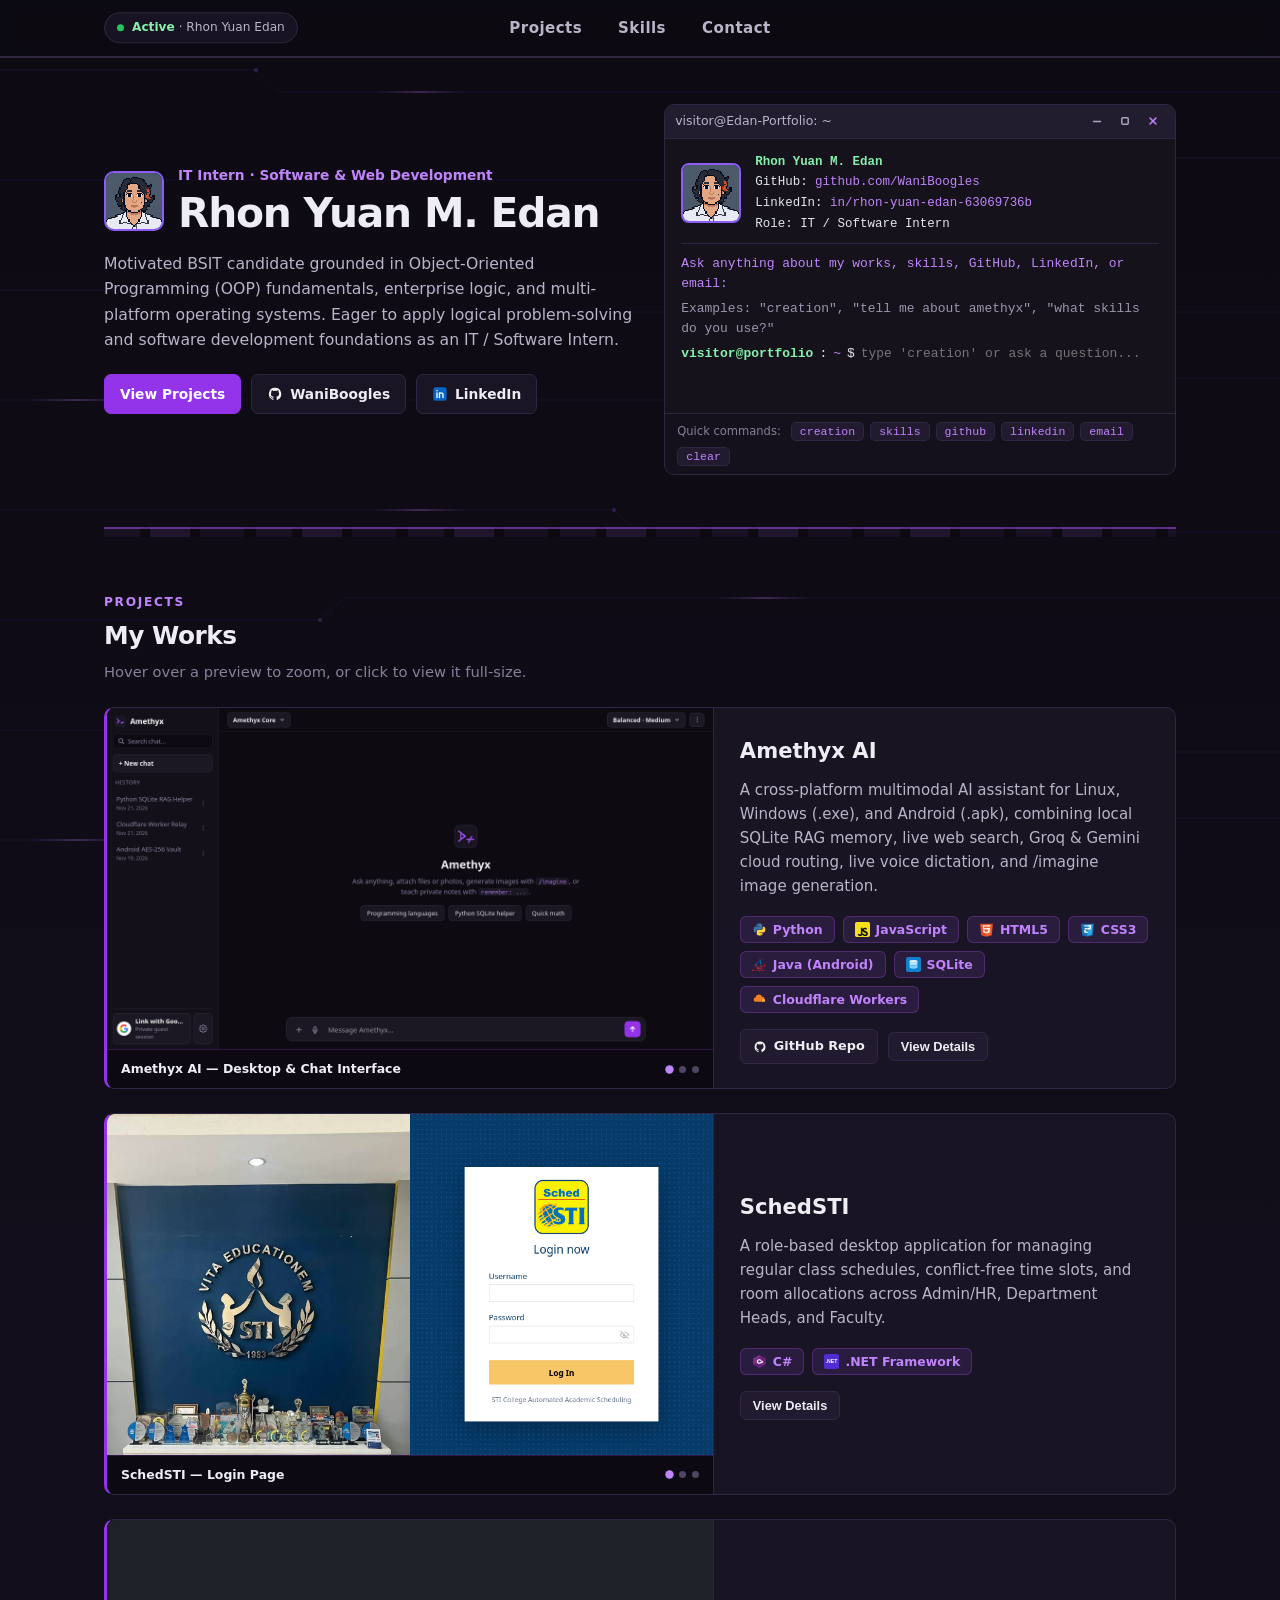
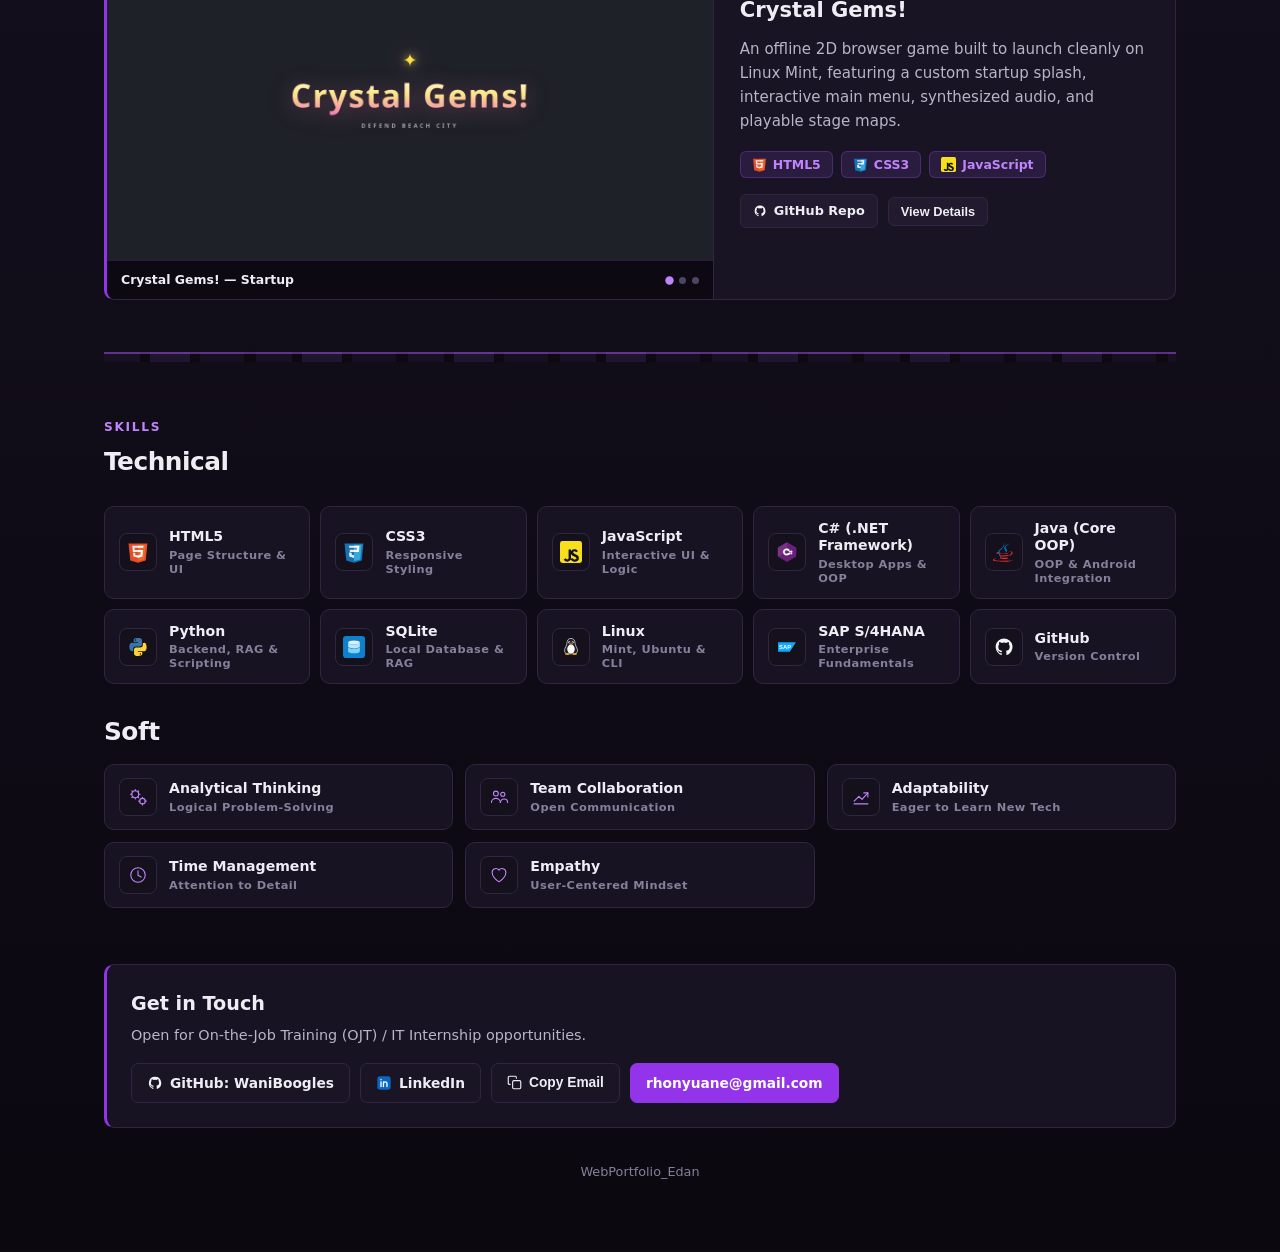
==== WebPortfolio_Edan.html @ 95a22aa0 "Initial portfolio release: Amethyx AI (updated UI), SchedSTI, Crystal Gems!, Android responsive & of" ====
<!DOCTYPE html>
<html lang="en">
<head>
  <meta charset="UTF-8">
  <meta name="viewport" content="width=device-width, initial-scale=1.0, viewport-fit=cover">
  <meta name="theme-color" content="#0d0a12">
  <title>WebPortfolio_Edan — Rhon Yuan M. Edan</title>
  <meta name="description" content="Portfolio of Rhon Yuan M. Edan — BSIT student &amp; IT/Software Intern showcasing Amethyx AI, SchedSTI, and Crystal Gems!.">
  <link rel="icon" type="image/jpeg" href="Pixel Portrait.jpeg">
  <link rel="apple-touch-icon" href="Pixel Portrait.jpeg">
  <meta property="og:title" content="Rhon Yuan M. Edan — IT &amp; Software Portfolio">
  <meta property="og:description" content="Cross-platform software, AI systems, and web projects including Amethyx AI, SchedSTI, and Crystal Gems!.">
  <meta property="og:type" content="website">
  <meta property="og:image" content="Pixel Portrait.jpeg">
  <meta name="twitter:card" content="summary">
  <meta name="twitter:title" content="Rhon Yuan M. Edan — IT &amp; Software Portfolio">
  <meta name="twitter:description" content="Cross-platform software, AI systems, and web projects including Amethyx AI, SchedSTI, and Crystal Gems!.">
  <meta name="twitter:image" content="Pixel Portrait.jpeg">
  <link rel="stylesheet" href="WebPortfolio_Edan.css">
</head>
<body>
  <!-- Subtle Organized IT Trace Lines Background (steps smoothly every 3s) -->
  <canvas id="itLinesCanvas" class="it-lines-canvas" aria-hidden="true"></canvas>

  <!-- Clean Organized IT Terminal-Lines Load Transition -->
  <div class="intro-curtain" aria-hidden="true">
    <div class="intro-terminal-lines">
      <div class="intro-code-line">&gt; init WebPortfolio_Edan ...</div>
      <div class="intro-code-line">&gt; load module: /projects [Amethyx AI, SchedSTI, Crystal Gems!]</div>
      <div class="intro-code-line">&gt; load module: /toolkit [HTML5, CSS3, JS, C#, Java, Python, SQLite, Linux]</div>
      <div class="intro-code-line">&gt; status: ready</div>
    </div>
  </div>

  <!-- Centered Navigation with Top-Left Active Status -->
  <header class="site-header no-select">
    <nav class="nav-inner" aria-label="Primary navigation">
      <a href="#contact" class="nav-status" title="Rhon Yuan M. Edan — Active &amp; Open for OJT / IT Internship">
        <span class="status-dot" aria-hidden="true"></span>
        <span><strong>Active</strong> · Rhon Yuan Edan</span>
      </a>
      <ul class="nav-links">
        <li><a href="#projects">Projects</a></li>
        <li><a href="#skills">Skills</a></li>
        <li><a href="#contact">Contact</a></li>
      </ul>
    </nav>
  </header>

  <main class="page-shell page-fade" id="top">
    <!-- Hero & Interactive Portfolio Terminal -->
    <section class="hero-grid">
      <div class="no-select">
        <div class="hero-profile-row">
          <img src="Pixel Portrait.jpeg" alt="Yuan Edan pixel portrait" class="pixel-avatar">
          <div>
            <div class="hero-role">IT Intern · Software &amp; Web Development</div>
            <h1 class="hero-name">Rhon Yuan M. Edan</h1>
          </div>
        </div>
        <p class="hero-bio">
          Motivated BSIT candidate grounded in Object-Oriented Programming (OOP) fundamentals,
          enterprise logic, and multi-platform operating systems. Eager to apply logical
          problem-solving and software development foundations as an IT / Software Intern.
        </p>
        <div class="hero-actions">
          <a href="#projects" class="btn-ui primary">View Projects</a>
          <a href="https://github.com/WaniBoogles" target="_blank" rel="noopener noreferrer" class="btn-ui">
            <img src="assets/icons/github.svg" alt="" class="btn-icon">
            <span>WaniBoogles</span>
          </a>
          <a href="https://www.linkedin.com/in/rhon-yuan-edan-63069736b" target="_blank" rel="noopener noreferrer" class="btn-ui">
            <img src="assets/icons/linkedin.svg" alt="" class="btn-icon">
            <span>LinkedIn</span>
          </a>
        </div>
      </div>

      <!-- Interactive Portfolio Terminal Slot -->
      <div class="terminal-slot">
        <div class="terminal-backdrop" id="termBackdrop"></div>
        <div class="terminal-glitch-fx" id="termGlitchFx" aria-hidden="true">
          <div class="glitch-slice"></div>
          <div class="glitch-slice"></div>
          <div class="glitch-slice"></div>
          <div class="glitch-slice"></div>
          <div class="glitch-slice"></div>
          <div class="glitch-slice"></div>
          <div class="glitch-slice"></div>
          <div class="glitch-slice"></div>
        </div>

        <div class="terminal-window" id="termWindow" aria-label="Interactive portfolio terminal">
          <div class="terminal-titlebar no-select">
            <span>visitor@Edan-Portfolio: ~</span>
            <div class="terminal-win-btns">
              <button type="button" class="t-win-btn" id="termMinBtn" title="Minimize" aria-label="Minimize terminal">
                <svg viewBox="0 0 10 10"><line x1="1.5" y1="5.5" x2="8.5" y2="5.5"/></svg>
              </button>
              <button type="button" class="t-win-btn" id="termMaxBtn" title="Maximize" aria-label="Maximize terminal">
                <svg viewBox="0 0 10 10"><rect x="1.8" y="1.8" width="6.4" height="6.4" rx="1"/></svg>
              </button>
              <button type="button" class="t-win-btn close" id="termCloseBtn" title="Close" aria-label="Close terminal">
                <svg viewBox="0 0 10 10"><line x1="2" y1="2" x2="8" y2="8"/><line x1="8" y1="2" x2="2" y2="8"/></svg>
              </button>
            </div>
          </div>

          <div class="terminal-screen" id="termScreen">
            <div class="term-neofetch no-select">
              <img src="Pixel Portrait.jpeg" alt="Pixel profile portrait" class="term-portrait">
              <div class="term-meta">
                <strong>Rhon Yuan M. Edan</strong>
                <span>GitHub: <a href="https://github.com/WaniBoogles" target="_blank" rel="noopener noreferrer">github.com/WaniBoogles</a></span>
                <span>LinkedIn: <a href="https://www.linkedin.com/in/rhon-yuan-edan-63069736b" target="_blank" rel="noopener noreferrer">in/rhon-yuan-edan-63069736b</a></span>
                <span>Role: IT / Software Intern</span>
              </div>
            </div>
            <div class="term-line accent">Ask anything about my works, skills, GitHub, LinkedIn, or email:</div>
            <div class="term-line muted">Examples: "creation", "tell me about amethyx", "what skills do you use?"</div>
            <div id="termHistory"></div>
            <form class="term-input-row" id="termForm" autocomplete="off">
              <span class="term-prompt-label">visitor@portfolio</span><span>:</span><span class="term-path">~</span><span>$</span>
              <input
                type="text"
                class="term-input"
                id="termInput"
                aria-label="Terminal command input"
                placeholder="type 'creation' or ask a question..."
                spellcheck="false"
              >
            </form>
          </div>

          <div class="terminal-hints no-select">
            <span class="hint-label">Quick commands:</span>
            <button type="button" class="hint-cmd" data-cmd="creation">creation</button>
            <button type="button" class="hint-cmd" data-cmd="skills">skills</button>
            <button type="button" class="hint-cmd" data-cmd="github">github</button>
            <button type="button" class="hint-cmd" data-cmd="linkedin">linkedin</button>
            <button type="button" class="hint-cmd" data-cmd="email">email</button>
            <button type="button" class="hint-cmd" data-cmd="clear">clear</button>
          </div>
        </div>

        <!-- Terminal Launcher shown when closed -->
        <button type="button" class="terminal-launcher no-select" id="termLauncher" aria-label="Open Edan Terminal">
          <div class="terminal-app-icon" aria-hidden="true">&gt;<span>_</span></div>
          <div class="terminal-launcher-title">Edan Terminal</div>
        </button>
      </div>
    </section>

    <div class="kindergarten-ledge" aria-hidden="true"></div>

    <!-- Projects Section (Horizontal Rows: Slideshow Left, Info Right) -->
    <section class="section-block no-select" id="projects">
      <div class="section-head">
        <div class="section-label">Projects</div>
        <h2 class="section-title">My Works</h2>
        <p class="section-sub">Hover over a preview to zoom, or click to view it full-size.</p>
      </div>

      <div class="projects-stack">
        <!-- Project 1: Amethyx AI -->
        <article class="project-row-card">
          <div class="slideshow-window" data-interval="4000" aria-label="Amethyx AI screenshots slideshow">
            <div class="slide-track">
              <div class="slide-item active" data-caption="Amethyx AI — Desktop &amp; Chat Interface">
                <img src="assets/amethyx-desktop.png" alt="Amethyx AI Desktop and Chat Interface">
              </div>
              <div class="slide-item" data-caption="Amethyx AI — Multimodal &amp; /imagine">
                <img src="assets/amethyx-multimodal.png" alt="Amethyx AI Multimodal and /imagine generation">
              </div>
              <div class="slide-item" data-caption="Amethyx AI — Android App &amp; Server Relay">
                <img src="assets/amethyx-android.png" alt="Amethyx AI Android App and Cloudflare Worker Relay">
              </div>
            </div>
            <div class="slide-bar">
              <span class="slide-caption">Amethyx AI — Desktop &amp; Chat Interface</span>
              <div class="slide-dots" role="tablist" aria-label="Amethyx AI slides">
                <button type="button" class="slide-dot active" aria-label="Slide 1"></button>
                <button type="button" class="slide-dot" aria-label="Slide 2"></button>
                <button type="button" class="slide-dot" aria-label="Slide 3"></button>
              </div>
            </div>
          </div>

          <div class="project-body">
            <h3 class="project-title">Amethyx AI</h3>
            <p class="project-desc">
              A cross-platform multimodal AI assistant for Linux, Windows (.exe), and Android (.apk),
              combining local SQLite RAG memory, live web search, Groq &amp; Gemini cloud routing,
              live voice dictation, and /imagine image generation.
            </p>
            <div class="lang-row">
              <button type="button" class="lang-tag" data-info="python"><img src="assets/icons/python.svg" alt="">Python</button>
              <button type="button" class="lang-tag" data-info="javascript"><img src="assets/icons/javascript.svg" alt="">JavaScript</button>
              <button type="button" class="lang-tag" data-info="html5"><img src="assets/icons/html5.svg" alt="">HTML5</button>
              <button type="button" class="lang-tag" data-info="css3"><img src="assets/icons/css3.svg" alt="">CSS3</button>
              <button type="button" class="lang-tag" data-info="java-android"><img src="assets/icons/java.svg" alt="">Java (Android)</button>
              <button type="button" class="lang-tag" data-info="sqlite"><img src="assets/icons/sqlite.svg" alt="">SQLite</button>
              <button type="button" class="lang-tag" data-info="cloudflare"><img src="assets/icons/cloudflare.svg" alt="">Cloudflare Workers</button>
            </div>
            <div class="project-links">
              <a href="https://github.com/WaniBoogles/AmethyxAI" target="_blank" rel="noopener noreferrer" class="project-link-btn">
                <img src="assets/icons/github.svg" alt="">
                <span>GitHub Repo</span>
              </a>
              <button type="button" class="project-link-btn" data-project-details="amethyx">
                <span>View Details</span>
              </button>
            </div>
          </div>
        </article>

        <!-- Project 2: SchedSTI -->
        <article class="project-row-card">
          <div class="slideshow-window" data-interval="4000" aria-label="SchedSTI screenshots slideshow">
            <div class="slide-track">
              <div class="slide-item active" data-caption="SchedSTI — Login Page">
                <img src="assets/schedsti-login.png" alt="SchedSTI Login Page">
              </div>
              <div class="slide-item" data-caption="SchedSTI — Regular Schedule">
                <img src="assets/schedsti-regular-schedule.png" alt="SchedSTI Regular Schedule view">
              </div>
              <div class="slide-item" data-caption="SchedSTI — Personal Schedule">
                <img src="assets/schedsti-personal-schedule.png" alt="SchedSTI Personal Schedule view with placeholders">
              </div>
            </div>
            <div class="slide-bar">
              <span class="slide-caption">SchedSTI — Login Page</span>
              <div class="slide-dots" role="tablist" aria-label="SchedSTI slides">
                <button type="button" class="slide-dot active" aria-label="Slide 1"></button>
                <button type="button" class="slide-dot" aria-label="Slide 2"></button>
                <button type="button" class="slide-dot" aria-label="Slide 3"></button>
              </div>
            </div>
          </div>

          <div class="project-body">
            <h3 class="project-title">SchedSTI</h3>
            <p class="project-desc">
              A role-based desktop application for managing regular class schedules, conflict-free
              time slots, and room allocations across Admin/HR, Department Heads, and Faculty.
            </p>
            <div class="lang-row">
              <button type="button" class="lang-tag" data-info="csharp"><img src="assets/icons/csharp.svg" alt="">C#</button>
              <button type="button" class="lang-tag" data-info="dotnet"><img src="assets/icons/dotnet.svg" alt="">.NET Framework</button>
            </div>
            <div class="project-links">
              <button type="button" class="project-link-btn" data-project-details="schedsti">
                <span>View Details</span>
              </button>
            </div>
          </div>
        </article>

        <!-- Project 3: Crystal Gems! -->
        <article class="project-row-card">
          <div class="slideshow-window" data-interval="4000" aria-label="Crystal Gems screenshots slideshow">
            <div class="slide-track">
              <div class="slide-item active" data-caption="Crystal Gems! — Startup">
                <img src="assets/crystal-startup.png" alt="Crystal Gems startup screen">
              </div>
              <div class="slide-item" data-caption="Crystal Gems! — Main Menu">
                <img src="assets/crystal-main-menu.png" alt="Crystal Gems main menu">
              </div>
              <div class="slide-item" data-caption="Crystal Gems! — Map">
                <img src="assets/crystal-map.png" alt="Crystal Gems stage map selection">
              </div>
            </div>
            <div class="slide-bar">
              <span class="slide-caption">Crystal Gems! — Startup</span>
              <div class="slide-dots" role="tablist" aria-label="Crystal Gems slides">
                <button type="button" class="slide-dot active" aria-label="Slide 1"></button>
                <button type="button" class="slide-dot" aria-label="Slide 2"></button>
                <button type="button" class="slide-dot" aria-label="Slide 3"></button>
              </div>
            </div>
          </div>

          <div class="project-body">
            <h3 class="project-title">Crystal Gems!</h3>
            <p class="project-desc">
              An offline 2D browser game built to launch cleanly on Linux Mint, featuring a custom
              startup splash, interactive main menu, synthesized audio, and playable stage maps.
            </p>
            <div class="lang-row">
              <button type="button" class="lang-tag" data-info="html5"><img src="assets/icons/html5.svg" alt="">HTML5</button>
              <button type="button" class="lang-tag" data-info="css3"><img src="assets/icons/css3.svg" alt="">CSS3</button>
              <button type="button" class="lang-tag" data-info="javascript"><img src="assets/icons/javascript.svg" alt="">JavaScript</button>
            </div>
            <div class="project-links">
              <a href="https://github.com/WaniBoogles/Crystal-Gems-Fan-made-game-" target="_blank" rel="noopener noreferrer" class="project-link-btn">
                <img src="assets/icons/github.svg" alt="">
                <span>GitHub Repo</span>
              </a>
              <button type="button" class="project-link-btn" data-project-details="crystal">
                <span>View Details</span>
              </button>
            </div>
          </div>
        </article>
      </div>
    </section>

    <div class="kindergarten-ledge" aria-hidden="true"></div>

    <!-- Skills Section (Separate Linings: Technical & Soft) -->
    <section class="section-block no-select" id="skills">
      <div class="section-head">
        <div class="section-label">Skills</div>
        <h2 class="section-title">Technical</h2>
      </div>

      <div class="skills-stack">
        <!-- Lining 1: Technical -->
        <div>
          <div class="toolkit-grid">
            <button type="button" class="toolkit-card" data-info="html5">
              <div class="toolkit-icon"><img src="assets/icons/html5.svg" alt="HTML5 logo"></div>
              <div class="toolkit-info">
                <span class="toolkit-name">HTML5</span>
                <span class="toolkit-basis">Page Structure &amp; UI</span>
              </div>
              <div class="skill-tooltip" role="tooltip">
                Semantic markup, accessible layouts, and interactive Canvas apps for web &amp; hybrid UIs.
                <span class="skill-tooltip-hint">Click for full overview</span>
              </div>
            </button>

            <button type="button" class="toolkit-card" data-info="css3">
              <div class="toolkit-icon"><img src="assets/icons/css3.svg" alt="CSS3 logo"></div>
              <div class="toolkit-info">
                <span class="toolkit-name">CSS3</span>
                <span class="toolkit-basis">Responsive Styling</span>
              </div>
              <div class="skill-tooltip" role="tooltip">
                Modern Flexbox/Grid layouts, custom themes, smooth micro-interactions, and clean mobile responsiveness.
                <span class="skill-tooltip-hint">Click for full overview</span>
              </div>
            </button>

            <button type="button" class="toolkit-card" data-info="javascript">
              <div class="toolkit-icon"><img src="assets/icons/javascript.svg" alt="JavaScript logo"></div>
              <div class="toolkit-info">
                <span class="toolkit-name">JavaScript</span>
                <span class="toolkit-basis">Interactive UI &amp; Logic</span>
              </div>
              <div class="skill-tooltip" role="tooltip">
                Client-side app logic, 2D Canvas &amp; Web Audio synthesis, async API integration, and serverless Worker relays.
                <span class="skill-tooltip-hint">Click for full overview</span>
              </div>
            </button>

            <button type="button" class="toolkit-card" data-info="csharp">
              <div class="toolkit-icon"><img src="assets/icons/csharp.svg" alt="C# logo"></div>
              <div class="toolkit-info">
                <span class="toolkit-name">C# (.NET Framework)</span>
                <span class="toolkit-basis">Desktop Apps &amp; OOP</span>
              </div>
              <div class="skill-tooltip" role="tooltip">
                Strongly-typed OOP desktop development for role-based workflows, scheduling logic, and cross-platform builds.
                <span class="skill-tooltip-hint">Click for full overview</span>
              </div>
            </button>

            <button type="button" class="toolkit-card" data-info="java">
              <div class="toolkit-icon"><img src="assets/icons/java.svg" alt="Java logo"></div>
              <div class="toolkit-info">
                <span class="toolkit-name">Java (Core OOP)</span>
                <span class="toolkit-basis">OOP &amp; Android Integration</span>
              </div>
              <div class="skill-tooltip" role="tooltip">
                Core object-oriented architecture, event-driven programming, UML design, and Android WebView/vault integration.
                <span class="skill-tooltip-hint">Click for full overview</span>
              </div>
            </button>

            <button type="button" class="toolkit-card" data-info="python">
              <div class="toolkit-icon"><img src="assets/icons/python.svg" alt="Python logo"></div>
              <div class="toolkit-info">
                <span class="toolkit-name">Python</span>
                <span class="toolkit-basis">Backend, RAG &amp; Scripting</span>
              </div>
              <div class="skill-tooltip" role="tooltip">
                Clean scripting, backend automation, local SQLite RAG pipelines, multimodal parsing, and API routing.
                <span class="skill-tooltip-hint">Click for full overview</span>
              </div>
            </button>

            <button type="button" class="toolkit-card" data-info="sqlite">
              <div class="toolkit-icon"><img src="assets/icons/sqlite.svg" alt="SQLite logo"></div>
              <div class="toolkit-info">
                <span class="toolkit-name">SQLite</span>
                <span class="toolkit-basis">Local Database &amp; RAG</span>
              </div>
              <div class="skill-tooltip" role="tooltip">
                Zero-config embedded SQL storage for local chat history, notes, and chunked RAG retrieval.
                <span class="skill-tooltip-hint">Click for full overview</span>
              </div>
            </button>

            <button type="button" class="toolkit-card" data-info="linux">
              <div class="toolkit-icon"><img src="assets/icons/linux.svg" alt="Linux logo"></div>
              <div class="toolkit-info">
                <span class="toolkit-name">Linux</span>
                <span class="toolkit-basis">Mint, Ubuntu &amp; CLI</span>
              </div>
              <div class="skill-tooltip" role="tooltip">
                Daily driver workflow on Linux Mint &amp; Ubuntu — Bash scripting, CLI tooling, and cross-platform app packaging.
                <span class="skill-tooltip-hint">Click for full overview</span>
              </div>
            </button>

            <button type="button" class="toolkit-card" data-info="sap">
              <div class="toolkit-icon"><img src="assets/icons/sap.svg" alt="SAP logo"></div>
              <div class="toolkit-info">
                <span class="toolkit-name">SAP S/4HANA</span>
                <span class="toolkit-basis">Enterprise Fundamentals</span>
              </div>
              <div class="skill-tooltip" role="tooltip">
                Foundational ERP process concepts, enterprise data flow, and organizational workflow alignment.
                <span class="skill-tooltip-hint">Click for full overview</span>
              </div>
            </button>

            <button type="button" class="toolkit-card" data-info="github">
              <div class="toolkit-icon"><img src="assets/icons/github.svg" alt="GitHub logo"></div>
              <div class="toolkit-info">
                <span class="toolkit-name">GitHub</span>
                <span class="toolkit-basis">Version Control</span>
              </div>
              <div class="skill-tooltip" role="tooltip">
                Repository management, commit history, issue tracking, and public/private source control workflows.
                <span class="skill-tooltip-hint">Click for full overview</span>
              </div>
            </button>
          </div>
        </div>

        <!-- Lining 2: Soft -->
        <div>
          <div class="skill-group-header">
            <h3 class="skill-group-title">Soft</h3>
          </div>
          <div class="toolkit-grid soft-grid">
            <button type="button" class="toolkit-card" data-info="soft-logic">
              <div class="toolkit-icon"><img src="assets/icons/soft-logic.svg" alt=""></div>
              <div class="toolkit-info">
                <span class="toolkit-name">Analytical Thinking</span>
                <span class="toolkit-basis">Logical Problem-Solving</span>
              </div>
              <div class="skill-tooltip" role="tooltip">
                Breaking complex requirements and bugs down into clear, testable steps before writing code.
                <span class="skill-tooltip-hint">Click for full overview</span>
              </div>
            </button>

            <button type="button" class="toolkit-card" data-info="soft-team">
              <div class="toolkit-icon"><img src="assets/icons/soft-team.svg" alt=""></div>
              <div class="toolkit-info">
                <span class="toolkit-name">Team Collaboration</span>
                <span class="toolkit-basis">Open Communication</span>
              </div>
              <div class="skill-tooltip" role="tooltip">
                Sharing progress clearly, listening to feedback, and aligning cleanly with teammates and stakeholders.
                <span class="skill-tooltip-hint">Click for full overview</span>
              </div>
            </button>

            <button type="button" class="toolkit-card" data-info="soft-adapt">
              <div class="toolkit-icon"><img src="assets/icons/soft-adapt.svg" alt=""></div>
              <div class="toolkit-info">
                <span class="toolkit-name">Adaptability</span>
                <span class="toolkit-basis">Eager to Learn New Tech</span>
              </div>
              <div class="skill-tooltip" role="tooltip">
                Picking up new frameworks, OS environments, and shifting project requirements without losing momentum.
                <span class="skill-tooltip-hint">Click for full overview</span>
              </div>
            </button>

            <button type="button" class="toolkit-card" data-info="soft-time">
              <div class="toolkit-icon"><img src="assets/icons/soft-time.svg" alt=""></div>
              <div class="toolkit-info">
                <span class="toolkit-name">Time Management</span>
                <span class="toolkit-basis">Attention to Detail</span>
              </div>
              <div class="skill-tooltip" role="tooltip">
                Prioritizing milestones realistically while keeping code, UI polish, and deliverables organized.
                <span class="skill-tooltip-hint">Click for full overview</span>
              </div>
            </button>

            <button type="button" class="toolkit-card" data-info="soft-empathy">
              <div class="toolkit-icon"><img src="assets/icons/soft-empathy.svg" alt=""></div>
              <div class="toolkit-info">
                <span class="toolkit-name">Empathy</span>
                <span class="toolkit-basis">User-Centered Mindset</span>
              </div>
              <div class="skill-tooltip" role="tooltip">
                Designing software around real end-users — prioritizing privacy, clarity, and comfortable everyday UX.
                <span class="skill-tooltip-hint">Click for full overview</span>
              </div>
            </button>
          </div>
        </div>
      </div>
    </section>

    <!-- Contact -->
    <section class="section-block no-select" id="contact">
      <div class="contact-box">
        <div>
          <h2>Get in Touch</h2>
          <p>Open for On-the-Job Training (OJT) / IT Internship opportunities.</p>
        </div>
        <div class="contact-actions">
          <a href="https://github.com/WaniBoogles" target="_blank" rel="noopener noreferrer" class="btn-ui">
            <img src="assets/icons/github.svg" alt="" class="btn-icon">
            <span>GitHub: WaniBoogles</span>
          </a>
          <a href="https://www.linkedin.com/in/rhon-yuan-edan-63069736b" target="_blank" rel="noopener noreferrer" class="btn-ui">
            <img src="assets/icons/linkedin.svg" alt="" class="btn-icon">
            <span>LinkedIn</span>
          </a>
          <button type="button" class="btn-ui" id="copyEmailBtn" data-email="rhonyuane@gmail.com">
            <svg viewBox="0 0 24 24" class="btn-icon" aria-hidden="true">
              <rect x="9" y="9" width="13" height="13" rx="2"/>
              <path d="M5 15H4a2 2 0 0 1-2-2V4a2 2 0 0 1 2-2h9a2 2 0 0 1 2 2v1"/>
            </svg>
            <span id="copyEmailLabel">Copy Email</span>
          </button>
          <a href="mailto:rhonyuane@gmail.com" class="btn-ui primary">rhonyuane@gmail.com</a>
        </div>
      </div>

      <footer class="site-footer">
        <p>WebPortfolio_Edan</p>
      </footer>
    </section>
  </main>

  <!-- Full-size Screenshot Modal -->
  <div class="lightbox no-select" id="lightbox" role="dialog" aria-modal="true" aria-labelledby="lightboxTitle">
    <div class="lightbox-inner">
      <div class="lightbox-bar">
        <span class="lightbox-title" id="lightboxTitle">Preview</span>
        <button type="button" class="lightbox-close" id="lightboxClose">Close</button>
      </div>
      <img class="lightbox-img" id="lightboxImg" src="" alt="">
    </div>
  </div>

  <!-- Reusable Project Extended Details Modal -->
  <div class="lightbox no-select" id="projectDetailsModal" role="dialog" aria-modal="true" aria-labelledby="projModalTitle">
    <div class="lightbox-inner details-modal-inner">
      <div class="lightbox-bar">
        <span class="lightbox-title" id="projModalTitle">Project Overview</span>
        <button type="button" class="lightbox-close" id="projModalClose">Close</button>
      </div>
      <div class="details-modal-body">
        <p class="details-overview" id="projModalOverview"></p>
        <div class="details-heading">Key Features</div>
        <ul class="details-list" id="projModalFeatures"></ul>
        <div class="details-footer">
          <span class="details-note" id="projModalNote"></span>
          <a href="#" target="_blank" rel="noopener noreferrer" class="project-link-btn" id="projModalRepo">
            <img src="assets/icons/github.svg" alt="">
            <span>Open on GitHub</span>
          </a>
        </div>
      </div>
    </div>
  </div>

  <!-- Language & Skill Overview Modal -->
  <div class="lightbox no-select" id="infoModal" role="dialog" aria-modal="true" aria-labelledby="infoModalTitle">
    <div class="lightbox-inner info-modal-inner">
      <div class="lightbox-bar">
        <span class="lightbox-title" id="infoModalTitle">Overview</span>
        <button type="button" class="lightbox-close" id="infoModalClose">Close</button>
      </div>
      <div class="details-modal-body">
        <div class="info-hero-row">
          <div class="info-icon-box"><img id="infoModalImg" src="" alt=""></div>
          <div>
            <div class="info-hero-title" id="infoModalName"></div>
            <div class="info-hero-cat" id="infoModalCat"></div>
          </div>
        </div>
        <p id="infoModalDesc"></p>
        <div class="info-callout">
          <strong>How I Apply It</strong>
          <span id="infoModalUsage"></span>
        </div>
      </div>
    </div>
  </div>

  <script>
    (function () {
      // 0. Clean Organized IT Trace Lines Background (steps/moves smoothly every 3 seconds)
      const canvas = document.getElementById('itLinesCanvas');
      if (canvas && !window.matchMedia('(prefers-reduced-motion: reduce)').matches) {
        const ctx = canvas.getContext('2d');
        let traces = [];

        const buildTraces = () => {
          canvas.width = window.innerWidth;
          canvas.height = window.innerHeight;
          const rows = Math.max(6, Math.floor(canvas.height / 110));
          traces = [];
          for (let i = 0; i < rows; i++) {
            const y = 70 + i * 110;
            const bendX = Math.floor((0.2 + ((i * 37) % 60) / 100) * canvas.width);
            const drop = (i % 2 === 0 ? 22 : -22);
            traces.push({
              y,
              bendX,
              drop,
              phase: (i * 0.25) % 1
            });
          }
        };

        let lastStep = performance.now();
        let stepProgress = 0;

        const drawTraces = (now) => {
          if (!ctx) return;
          const elapsed = now - lastStep;
          if (elapsed >= 3000) {
            lastStep = now;
            traces.forEach((t) => {
              t.phase = (t.phase + 0.34) % 1;
            });
          }
          stepProgress = Math.min(1, (now - lastStep) / 900);

          ctx.clearRect(0, 0, canvas.width, canvas.height);

          traces.forEach((t, idx) => {
            // Subtle static circuit guide line
            ctx.beginPath();
            ctx.moveTo(0, t.y);
            ctx.lineTo(t.bendX, t.y);
            ctx.lineTo(t.bendX + 24, t.y + t.drop);
            ctx.lineTo(canvas.width, t.y + t.drop);
            ctx.strokeStyle = 'rgba(139, 92, 246, 0.08)';
            ctx.lineWidth = 1;
            ctx.stroke();

            // Clean moving data packet segment along the organized track
            const segLen = 95;
            const travel = (t.phase + stepProgress * 0.34) % 1;
            const px = travel * (canvas.width + segLen) - segLen;
            const py = px > t.bendX + 24 ? t.y + t.drop : t.y;

            const grad = ctx.createLinearGradient(px, py, px + segLen, py);
            grad.addColorStop(0, 'rgba(168, 85, 247, 0)');
            grad.addColorStop(0.5, 'rgba(192, 132, 252, 0.32)');
            grad.addColorStop(1, 'rgba(168, 85, 247, 0)');

            ctx.beginPath();
            ctx.moveTo(px, py);
            ctx.lineTo(px + segLen, py);
            ctx.strokeStyle = grad;
            ctx.lineWidth = 1.6;
            ctx.stroke();

            // Crisp node dot at bend
            ctx.beginPath();
            ctx.arc(t.bendX, t.y, 2, 0, Math.PI * 2);
            ctx.fillStyle = idx % 2 === 0 ? 'rgba(168, 85, 247, 0.25)' : 'rgba(192, 132, 252, 0.18)';
            ctx.fill();
          });

          requestAnimationFrame(drawTraces);
        };

        buildTraces();
        window.addEventListener('resize', buildTraces);
        requestAnimationFrame(drawTraces);
      }

      // 1. Interactive Portfolio Terminal + Window Controls (Minimize, Maximize, Close/Launch)
      const termWindow = document.getElementById('termWindow');
      const termBackdrop = document.getElementById('termBackdrop');
      const termLauncher = document.getElementById('termLauncher');
      const termGlitchFx = document.getElementById('termGlitchFx');
      const termMinBtn = document.getElementById('termMinBtn');
      const termMaxBtn = document.getElementById('termMaxBtn');
      const termCloseBtn = document.getElementById('termCloseBtn');
      const termScreen = document.getElementById('termScreen');
      const termHistory = document.getElementById('termHistory');
      const termForm = document.getElementById('termForm');
      const termInput = document.getElementById('termInput');

      const maxSvg = '<svg viewBox="0 0 10 10"><rect x="1.8" y="1.8" width="6.4" height="6.4" rx="1"/></svg>';
      const restoreSvg = '<svg viewBox="0 0 10 10"><rect x="1.5" y="3" width="5.2" height="5.2" rx="0.8"/><path d="M3.5 3V1.8h5v5H7.2"/></svg>';

      const playTerminalTransition = (done) => {
        if (!termGlitchFx) {
          done();
          return;
        }
        termGlitchFx.classList.remove('active');
        void termGlitchFx.offsetWidth;
        termGlitchFx.classList.add('active');
        setTimeout(() => {
          done();
        }, 160);
        setTimeout(() => {
          termGlitchFx.classList.remove('active');
        }, 390);
      };

      const closeTerminal = () => {
        if (!termWindow || !termLauncher) return;
        if (termWindow.classList.contains('is-maximized')) {
          termWindow.classList.remove('is-maximized');
          if (termBackdrop) termBackdrop.classList.remove('open');
          if (termMaxBtn) termMaxBtn.innerHTML = maxSvg;
        }
        playTerminalTransition(() => {
          termWindow.classList.remove('is-minimized');
          termWindow.classList.add('is-closed');
          termLauncher.classList.add('visible');
        });
      };

      const openTerminal = () => {
        if (!termWindow || !termLauncher) return;
        playTerminalTransition(() => {
          termWindow.classList.remove('is-closed', 'is-minimized');
          termLauncher.classList.remove('visible');
          if (termInput) termInput.focus();
        });
      };

      if (termMinBtn && termWindow) {
        termMinBtn.addEventListener('click', () => {
          if (termWindow.classList.contains('is-maximized')) {
            termWindow.classList.remove('is-maximized');
            if (termBackdrop) termBackdrop.classList.remove('open');
            if (termMaxBtn) termMaxBtn.innerHTML = maxSvg;
          }
          termWindow.classList.toggle('is-minimized');
        });
      }

      if (termMaxBtn && termWindow) {
        termMaxBtn.addEventListener('click', () => {
          termWindow.classList.remove('is-minimized');
          const willMax = !termWindow.classList.contains('is-maximized');
          termWindow.classList.toggle('is-maximized', willMax);
          if (termBackdrop) termBackdrop.classList.toggle('open', willMax);
          termMaxBtn.innerHTML = willMax ? restoreSvg : maxSvg;
          if (termInput) termInput.focus();
        });
      }

      if (termCloseBtn) termCloseBtn.addEventListener('click', closeTerminal);
      if (termBackdrop) {
        termBackdrop.addEventListener('click', () => {
          if (termWindow) termWindow.classList.remove('is-maximized');
          termBackdrop.classList.remove('open');
          if (termMaxBtn) termMaxBtn.innerHTML = maxSvg;
        });
      }
      if (termLauncher) termLauncher.addEventListener('click', openTerminal);

      const appendLine = (text, cls) => {
        if (!termHistory) return;
        const div = document.createElement('div');
        div.className = 'term-line' + (cls ? ' ' + cls : '');
        div.textContent = text;
        termHistory.appendChild(div);
      };

      const hasAny = (str, words) => words.some((w) => str.includes(w));
      let lastTopic = '';
      const cmdHistory = [];
      let historyIdx = -1;
      const autoCommands = [
        'creation', 'projects', 'amethyx', 'schedsti', 'crystal gems',
        'open amethyx', 'open schedsti', 'open crystal',
        'goto projects', 'goto skills', 'goto contact',
        'skills', 'ojt', 'github', 'linkedin', 'email', 'help', 'clear', 'exit'
      ];
      let openProjectModalByKey = null;

      const reply = (title, body, topic) => {
        if (title) appendLine(title, 'accent');
        appendLine(body);
        if (topic) lastTopic = topic;
      };

      const runCommand = (raw) => {
        const clean = raw.trim();
        if (!clean) return;
        const q = clean.toLowerCase();

        cmdHistory.push(clean);
        historyIdx = cmdHistory.length;

        appendLine('visitor@portfolio:~$ ' + clean, 'muted');

        if (q === 'clear' || q === 'cls') {
          termHistory.innerHTML = '';
          lastTopic = '';
          return;
        }

        if (q === 'exit' || q === 'quit') {
          closeTerminal();
          return;
        }

        if (/^(open|view|launch)\s+/.test(q)) {
          if (q.includes('amethyx')) {
            if (openProjectModalByKey) openProjectModalByKey('amethyx');
            reply('Action:', 'Opened Amethyx AI project overview.', 'amethyx');
            if (termScreen) termScreen.scrollTop = termScreen.scrollHeight;
            return;
          }
          if (q.includes('schedsti') || q.includes('sched')) {
            if (openProjectModalByKey) openProjectModalByKey('schedsti');
            reply('Action:', 'Opened SchedSTI project overview.', 'schedsti');
            if (termScreen) termScreen.scrollTop = termScreen.scrollHeight;
            return;
          }
          if (q.includes('crystal') || q.includes('gem')) {
            if (openProjectModalByKey) openProjectModalByKey('crystal');
            reply('Action:', 'Opened Crystal Gems! project overview.', 'crystal');
            if (termScreen) termScreen.scrollTop = termScreen.scrollHeight;
            return;
          }
        }

        if (/^(goto|go to|scroll|cd)\s+/.test(q)) {
          const targetId = q.includes('project') || q.includes('work') ? 'projects'
            : q.includes('skill') ? 'skills'
            : q.includes('contact') || q.includes('email') ? 'contact'
            : '';
          if (targetId) {
            const targetEl = document.getElementById(targetId);
            if (targetEl) targetEl.scrollIntoView({ behavior: 'smooth' });
            reply('Navigating:', 'Scrolled to #' + targetId + '.', targetId);
            if (termScreen) termScreen.scrollTop = termScreen.scrollHeight;
            return;
          }
        }

        if (q === 'help' || q === '?' || q === 'ls' || q === 'commands') {
          appendLine('Hey! Here are things you can ask me about (↑/↓ history · Tab autocomplete):', 'accent');
          appendLine('  creation / projects  - My built works (Amethyx AI, SchedSTI, Crystal Gems!)');
          appendLine('  open amethyx         - Open Amethyx AI details modal (also schedsti, crystal)');
          appendLine('  goto projects/skills - Jump directly to a section on the page');
          appendLine('  amethyx / schedsti   - Ask about a specific project');
          appendLine('  skills               - Technical & Soft skills (or ask about a language)');
          appendLine('  ojt / work           - My current OJT or work status');
          appendLine('  github / linkedin    - My GitHub repos & LinkedIn profile');
          appendLine('  email / contact      - How to reach me');
          appendLine('  clear / exit         - Clear or close this terminal');
          lastTopic = 'help';
        } else if (hasAny(q, ['you good', 'how are you', 'how r u', 'hows it going', "how's it going", 'doing good', 'whats up', "what's up", 'kamusta'])) {
          reply('Status:', "I'm doing good, thank you for asking! Always ready to share my works or talk about an IT / Software Intern role.", 'about');
        } else if (hasAny(q, ['professional', 'work ethic', 'reliable', 'disciplined', 'serious', 'organized'])) {
          reply('Work Ethic:', "I keep my work organized, attentive to detail, and reliable — I take deadlines, clean structure, and clear communication seriously while keeping a warm, approachable attitude.", 'soft');
        } else if (hasAny(q, ['hire', 'why should', 'why pick', 'choose you', 'bring to the team', 'value'])) {
          reply('What I Bring:', "I combine OOP and responsive front-end foundations with practical cross-platform testing on Linux and Windows — plus I'm adaptable, eager to learn quickly, and focused on building tools people can actually use comfortably.", 'about');
        } else if (hasAny(q, ['weakness', 'struggle', 'still learning', 'improve', 'challenge'])) {
          reply('Growth Area:', "Since I'm still a 4th-year BSIT student without formal industry experience yet, I'm actively sharpening my real-world engineering workflows and always welcome constructive feedback.", 'ojt');
        } else if (hasAny(q, ['ojt', 'working', 'employed', 'job', 'currently work', 'do you work', 'have a work', 'internship', 'available', 'hiring'])) {
          reply('Work / OJT Status:', "Currently, I have no work nor in an OJT yet. I am a 4th-year BSIT student looking for an IT / Software Internship where I can contribute and gain real industry experience.", 'ojt');
        } else if (hasAny(q, ['responsive', 'fast', 'quick', 'reply', 'screen size', 'scaling'])) {
          appendLine('Responsiveness:', 'accent');
          appendLine('Yes — both in how I communicate with a team and in what I build. In SchedSTI I handled auto-responsive UI scaling across different monitor resolutions, and in HTML5/CSS3 I focus on clean layouts that adapt smoothly.');
        } else if (hasAny(q, ['excel', 'strength', 'strong', 'best at', 'good at', 'specialty', 'good in', 'great at'])) {
          appendLine('Where I Excel:', 'accent');
          appendLine('I do best when turning practical requirements into working software — especially UI layout in HTML5 & CSS3, Object-Oriented Programming in C# and Java, and setting up clean cross-platform builds on Linux Mint and Windows.');
        } else if (hasAny(q, ['schedsti', 'sched', 'scheduling', 'schedule', 'timeslot', 'time slot', 'login'])) {
          if (hasAny(q, ['why', 'standalone', 'desktop', 'offline'])) {
            reply('SchedSTI (Architecture):', "I built SchedSTI as a standalone C# (.NET Framework) desktop system so Admin/HR, Department Heads, and Faculty can launch it directly on Windows or Linux Mint and manage regular schedules cleanly without needing a heavy web/server setup.", 'schedsti');
          } else if (hasAny(q, ['privacy', 'confidential', 'placeholder', 'instructor', 'name', 'hide'])) {
            reply('SchedSTI (Privacy):', "On this portfolio, I replaced instructor names, subject codes, sections, and exact schedule times with placeholders so no confidential school or faculty information is exposed publicly.", 'schedsti');
          } else {
            reply('SchedSTI:', "I built SchedSTI in C# (.NET Framework) so scheduling regular classes and time slots is clear and conflict-free across Admin/HR, Department Heads, and Faculty. It runs cross-platform on Windows and Linux Mint.", 'schedsti');
          }
        } else if (hasAny(q, ['crystal', 'gem', 'steven', 'game', 'canvas', 'map', 'main menu', 'startup'])) {
          if (hasAny(q, ['why', 'double', 'offline', 'mint', 'linux'])) {
            reply('Crystal Gems! (Design):', "I made Crystal Gems! completely self-contained in HTML5, CSS3, and JavaScript so I can launch it on Linux Mint just by double-tapping the file, with Web Audio synthesis and zero external installs.", 'crystal');
          } else {
            reply('Crystal Gems!:', "Crystal Gems! is a Steven Universe-inspired 2D HTML5 game I built to launch cleanly on Linux Mint, featuring a custom startup splash, a warm yet mature main menu, synthesized audio, and playable stage maps.", 'crystal');
          }
        } else if (hasAny(q, ['amethyx', 'ai assistant', 'assistant', 'rag', 'sqlite', 'cloudflare', 'relay', 'android', 'apk', 'imagine', 'voice', 'groq', 'gemini', 'multimodal'])) {
          if (hasAny(q, ['android', 'apk', 'relay', 'cloudflare', 'public', 'key', 'vault', 'security', 'sync'])) {
            reply('Amethyx AI (Android & Relay):', "I built both Amethyx.apk (with an AES-256-GCM encrypted key vault) and Amethyx-Public.apk so others can use it without ever touching my API keys, routed 24/7 through a PIN- and quota-protected Cloudflare Worker relay, plus LAN PC-Android sync via /api/sync.", 'amethyx');
          } else if (hasAny(q, ['imagine', 'voice', 'tts', 'multimodal', 'pdf', 'export', 'file'])) {
            reply('Amethyx AI (Multimodal & Voice):', "Amethyx AI reads multiple simultaneous attachments (.pdf, .docx, .pptx, .xlsx, code, photos, audio, video), supports toggle-to-stop live voice dictation and auto-read TTS, generates images with /imagine, and exports answers to .md, .html, .pdf, .docx, or .pptx in 1 click.", 'amethyx');
          } else {
            reply('Amethyx AI:', "Amethyx AI is my cross-platform multimodal AI assistant for Linux (GTK3/WebKit2), Windows (.exe), and Android (.apk). It combines local SQLite RAG memory, live web search, Groq & Gemini cloud routing, voice dictation, /imagine image generation, and a 24/7 Cloudflare Worker relay. Repo: https://github.com/WaniBoogles/AmethyxAI", 'amethyx');
          }
        } else if (hasAny(q, ['creation', 'project', 'work', 'built', 'made', 'portfolio', 'app', 'apps', 'show'])) {
          appendLine('My Works:', 'accent');
          appendLine('1) Amethyx AI [Python, JavaScript, HTML/CSS, Java (Android), SQLite, Cloudflare Workers] — Cross-platform multimodal AI assistant for Linux, Windows (.exe), and Android (.apk) with local RAG, Groq/Gemini routing, voice dictation, and /imagine.');
          appendLine('2) SchedSTI [C#, .NET Framework] — Role-based scheduling desktop app for regular schedules, time slots, and room allocations across Windows and Linux.');
          appendLine('3) Crystal Gems! [HTML5, CSS3, JavaScript] — Offline 2D browser game built for Linux Mint with a startup screen, main menu, synthesized audio, and stage maps.');
        } else if (hasAny(q, ['python'])) {
          appendLine('Python:', 'accent');
          appendLine('I use Python for scripting, logical problem-solving, and powering the local backend/SQLite RAG engine of Amethyx AI — alongside project work in C# (.NET Framework), Java, and HTML5/CSS3/JS.');
        } else if (hasAny(q, ['java']) && !q.includes('javascript')) {
          appendLine('Java:', 'accent');
          appendLine('I have Core OOP experience in Java — including Android WebView/vault integration for Amethyx AI, a 2D interactive game with event-driven programming and UML diagrams, plus Oracle Java Fundamentals training.');
        } else if (hasAny(q, ['c#', 'csharp', '.net', 'dotnet'])) {
          appendLine('C# (.NET Framework):', 'accent');
          appendLine('C# and the .NET Framework are what I used to build SchedSTI, handling role-based access, regular schedule workflows, and cross-platform UI scaling.');
        } else if (hasAny(q, ['html', 'css', 'javascript', 'web', 'frontend', 'front-end'])) {
          appendLine('Web Development:', 'accent');
          appendLine('I use HTML5, CSS3, and JavaScript for responsive layouts and interactive browser projects — like Crystal Gems! and this portfolio.');
        } else if (hasAny(q, ['linux', 'mint', 'ubuntu', 'windows', 'os', 'bash', 'cli'])) {
          appendLine('Operating Systems:', 'accent');
          appendLine('I use Linux Mint daily along with Ubuntu and Windows. I like making sure my projects run smoothly on Linux (like double-clickable HTML apps and cross-platform .NET tools).');
        } else if (hasAny(q, ['sap', 's/4hana', 'erp'])) {
          appendLine('SAP S/4HANA:', 'accent');
          appendLine('I have foundational knowledge of SAP S/4HANA process concepts and enterprise logic from my coursework and school training.');
        } else if (hasAny(q, ['empathy', 'soft', 'team', 'communicate', 'communication', 'collab', 'attitude'])) {
          appendLine('Soft Skills & Empathy:', 'accent');
          appendLine('Empathy really matters to me in IT — building software means thinking about the people actually using it. Alongside empathy, I bring analytical thinking, team collaboration, adaptability, and time management.');
        } else if (hasAny(q, ['skill', 'tech', 'language', 'lang', 'stack', 'tool', 'know'])) {
          appendLine('Technical & Soft Skills:', 'accent');
          appendLine('Technical: HTML5, CSS3, JavaScript, C# (.NET Framework), Java (Core OOP & Android), Python, SQLite, Linux, SAP S/4HANA (Fundamentals), and GitHub.');
          appendLine('Soft: Analytical Thinking, Team Collaboration, Adaptability, Time Management, and Empathy.');
        } else if (hasAny(q, ['linkedin', 'linked in', 'profile'])) {
          appendLine('LinkedIn:', 'accent');
          appendLine('You can connect with me on LinkedIn at https://www.linkedin.com/in/rhon-yuan-edan-63069736b.');
        } else if (hasAny(q, ['github', 'git', 'repo', 'waniboogles', 'code', 'source'])) {
          appendLine('GitHub:', 'accent');
          appendLine('My GitHub account is WaniBoogles — you can check out repos like AmethyxAI (https://github.com/WaniBoogles/AmethyxAI), Crystal-Gems-Fan-made-game-, and SchedSTI at https://github.com/WaniBoogles.');
        } else if (hasAny(q, ['email', 'contact', 'mail', 'reach', 'hire', 'message', 'apply'])) {
          appendLine('Contact:', 'accent');
          appendLine('Thank you for checking out my portfolio! You can email me at rhonyuane@gmail.com, connect on LinkedIn (https://www.linkedin.com/in/rhon-yuan-edan-63069736b), or reach me via GitHub (WaniBoogles).');
        } else if (hasAny(q, ['school', 'college', 'sti', 'study', 'studying', 'course', 'degree', 'bsit', 'graduate', 'education'])) {
          appendLine('Education:', 'accent');
          appendLine('I am a 4th-year Bachelor of Science in Information Technology (BSIT) student at STI College Lucena, with a STEM Senior High School background.');
        } else if (hasAny(q, ['theme', 'color', 'purple', 'dark', 'pixel', 'portrait', 'design', 'style'])) {
          appendLine('Design & Aesthetic:', 'accent');
          appendLine('I prefer dark gray, black, and purple with a clean, minimal look — inspired a bit by Prime Kindergarten and the warm, mature feel of the Steven Universe menu, plus my own Piskel pixel portrait.');
        } else if (hasAny(q, ['who are you', 'your name', 'nickname', 'yuan', 'wani', 'edan', 'about'])) {
          appendLine('About Me:', 'accent');
          appendLine('I am Rhon Yuan M. Edan (you can call me Yuan, or Wani). I am a BSIT student focused on OOP fundamentals, enterprise logic, and multi-platform software/web development.');
        } else if (hasAny(q, ['thank', 'thanks', 'ty'])) {
          reply('', "You're welcome! Let me know if you want to check anything else about my works or skills.", lastTopic);
        } else if (hasAny(q, ['good move', 'nice', 'cool', 'awesome', 'great', 'makes sense', 'alright', 'okay', 'ok', 'yes', 'yep', 'yeah', 'sure']) && q.split(/\s+/).length <= 5) {
          if (lastTopic === 'schedsti') {
            reply('', "Thanks! Making it standalone and keeping confidential data out while showing the scheduling flow felt like the right call.", lastTopic);
          } else if (lastTopic === 'crystal') {
            reply('', "Glad you like it! Feel free to check out the startup, main menu, and stage map previews down below.", lastTopic);
          } else if (lastTopic === 'amethyx') {
            reply('', "Thank you! You can also click View Details on the Amethyx AI card or check the repo at github.com/WaniBoogles/AmethyxAI.", lastTopic);
          } else {
            reply('', "Glad to hear that! Feel free to ask anything else about my projects, skills, OJT status, or contact info.", lastTopic);
          }
        } else if (['hi', 'hello', 'hey', 'yo', 'good morning', 'good afternoon', 'good evening'].includes(q)) {
          reply('', "Hey! Ask me anything about my works (SchedSTI, Crystal Gems!, Amethyx AI), skills, OJT status, GitHub, or email.", 'greeting');
        } else if (hasAny(q, ['why', 'how', 'tell me more', 'more']) && lastTopic) {
          if (lastTopic === 'schedsti') {
            reply('SchedSTI:', "Building it as a standalone .NET app made role-based access, conflict checking, and running across Windows and Linux Mint fast and straightforward for school use.", 'schedsti');
          } else if (lastTopic === 'crystal') {
            reply('Crystal Gems!:', "I focused on making it work completely offline in any browser on Linux Mint, with synthesized Web Audio and live-rendered stage maps.", 'crystal');
          } else if (lastTopic === 'amethyx') {
            reply('Amethyx AI:', "I wanted one unified assistant that stays private and portable across Linux, Windows, and Android — combining local SQLite RAG, Groq & Gemini cloud routing, and a zero-key Cloudflare Worker relay.", 'amethyx');
          } else {
            reply('', "Feel free to ask a specific question about SchedSTI, Crystal Gems!, Amethyx AI, my skills, or my OJT status!", lastTopic);
          }
        } else {
          appendLine("That isn't related to my works or portfolio.", 'warn');
          appendLine("You can ask about my projects (SchedSTI, Crystal Gems!, Amethyx AI), skills, OJT status, GitHub (WaniBoogles), or email.", 'muted');
        }

        if (termScreen) {
          termScreen.scrollTop = termScreen.scrollHeight;
        }
      };

      if (termForm && termInput) {
        termForm.addEventListener('submit', (e) => {
          e.preventDefault();
          runCommand(termInput.value);
          termInput.value = '';
        });

        termInput.addEventListener('keydown', (e) => {
          if (e.key === 'ArrowUp') {
            if (!cmdHistory.length) return;
            e.preventDefault();
            historyIdx = Math.max(0, historyIdx - 1);
            termInput.value = cmdHistory[historyIdx] || '';
          } else if (e.key === 'ArrowDown') {
            if (!cmdHistory.length) return;
            e.preventDefault();
            historyIdx = Math.min(cmdHistory.length, historyIdx + 1);
            termInput.value = historyIdx < cmdHistory.length ? cmdHistory[historyIdx] : '';
          } else if (e.key === 'Tab') {
            const val = termInput.value.trim().toLowerCase();
            if (!val) return;
            const match = autoCommands.find((c) => c.startsWith(val));
            if (match) {
              e.preventDefault();
              termInput.value = match;
            }
          }
        });
      }

      if (termScreen && termInput) {
        termScreen.addEventListener('click', () => termInput.focus());
      }

      document.querySelectorAll('.hint-cmd').forEach((btn) => {
        btn.addEventListener('click', () => {
          runCommand(btn.dataset.cmd || '');
          if (termInput) termInput.focus();
        });
      });

      // 2. Auto Cross-Fade Project Slideshow Windows (every 4s)
      const lightbox = document.getElementById('lightbox');
      const lbImg = document.getElementById('lightboxImg');
      const lbTitle = document.getElementById('lightboxTitle');
      const lbClose = document.getElementById('lightboxClose');

      document.querySelectorAll('.slideshow-window').forEach((win) => {
        const slides = Array.from(win.querySelectorAll('.slide-item'));
        const dots = Array.from(win.querySelectorAll('.slide-dot'));
        const captionEl = win.querySelector('.slide-caption');
        const intervalMs = parseInt(win.dataset.interval || '4000', 10);
        let current = 0;
        let timer = null;

        const showSlide = (idx) => {
          current = (idx + slides.length) % slides.length;
          slides.forEach((s, i) => s.classList.toggle('active', i === current));
          dots.forEach((d, i) => d.classList.toggle('active', i === current));
          if (captionEl && slides[current]) {
            captionEl.textContent = slides[current].dataset.caption || '';
          }
        };

        const startAuto = () => {
          if (timer || slides.length < 2) return;
          timer = setInterval(() => showSlide(current + 1), intervalMs);
        };

        const stopAuto = () => {
          if (timer) {
            clearInterval(timer);
            timer = null;
          }
        };

        dots.forEach((dot, i) => {
          dot.addEventListener('click', (e) => {
            e.stopPropagation();
            showSlide(i);
            stopAuto();
            startAuto();
          });
        });

        win.addEventListener('pointermove', (e) => {
          const rect = win.getBoundingClientRect();
          const rx = ((e.clientX - rect.left) / rect.width) * 100;
          const ry = ((e.clientY - rect.top) / rect.height) * 100;
          win.style.setProperty('--ox', rx.toFixed(1) + '%');
          win.style.setProperty('--oy', ry.toFixed(1) + '%');
        });

        win.addEventListener('mouseenter', stopAuto);
        win.addEventListener('mouseleave', () => {
          win.style.setProperty('--ox', '50%');
          win.style.setProperty('--oy', '50%');
          startAuto();
        });

        win.addEventListener('click', () => {
          const active = slides[current];
          const img = active && active.querySelector('img');
          if (!img || !lightbox) return;
          lbImg.src = img.src;
          lbImg.alt = img.alt;
          lbTitle.textContent = active.dataset.caption || img.alt;
          lightbox.classList.add('open');
        });

        startAuto();
      });

      const closeLightbox = () => lightbox && lightbox.classList.remove('open');
      if (lbClose) lbClose.addEventListener('click', closeLightbox);
      if (lightbox) {
        lightbox.addEventListener('click', (e) => {
          if (e.target === lightbox) closeLightbox();
        });
      }

      // 3. Project Extended Details Modal (SchedSTI, Crystal Gems!, Amethyx AI)
      const projectDetailsData = {
        schedsti: {
          title: 'SchedSTI — Project Overview',
          overview: 'A standalone C# (.NET Framework) desktop scheduling system built for school operations, helping Admin/HR, Department Heads, and Faculty organize regular class schedules, avoid time/room conflicts, and view personal schedules cleanly across Windows and Linux Mint.',
          features: [
            ['Role-Based Access Workflow:', 'Dedicated views and permissions for Admin/HR, Department Heads, and Faculty members.'],
            ['Conflict-Free Scheduling:', 'Structured regular schedule management that prevents overlapping time slots, instructors, and room assignments.'],
            ['Auto-Responsive Desktop UI:', 'Built to scale cleanly across different desktop resolutions and cross-platform environments (Windows & Linux Mint).'],
            ['Confidentiality by Design:', 'All portfolio previews replace real instructor names, subject codes, sections, and schedule times with sanitized placeholders.']
          ],
          note: 'Repository is private to protect school system internals.',
          repo: ''
        },
        crystal: {
          title: 'Crystal Gems! — Project Overview',
          overview: 'A self-contained, offline 2D browser game inspired by Steven Universe and engineered to launch effortlessly on Linux Mint with a double-click — requiring zero external servers, installs, or dependencies.',
          features: [
            ['Zero-Install Offline Architecture:', 'Runs directly from local HTML5, CSS3, and JavaScript files in any modern browser on Linux Mint or Windows.'],
            ['Custom Startup & Main Menu:', 'Features a themed startup splash sequence and a warm, mature menu interface tailored for smooth keyboard and mouse interaction.'],
            ['Synthesized Web Audio:', 'Generates sound effects and background audio cues natively via the Web Audio API without external audio packages.'],
            ['Playable Stage Maps:', 'Interactive stage selection map and 2D canvas gameplay with clean frame updates and state management.']
          ],
          note: 'Open-source fan-made project on GitHub.',
          repo: 'https://github.com/WaniBoogles/Crystal-Gems-Fan-made-game-'
        },
        amethyx: {
          title: 'Amethyx AI — Project Overview',
          overview: 'Built from the ground up as a unified assistant running natively on Linux (GTK3/WebKit2), Windows (Amethyx.exe), and Android (Amethyx.apk / Amethyx-Public.apk). Designed for data privacy, isolated local memory, portability, and zero-key sharing via an encrypted Android vault (AES-256-GCM) and a 24/7 Cloudflare Worker relay.',
          features: [
            ['Data Privacy & Memory Isolation:', 'Per-user SQLite isolation (edan_memory.db) with Google OAuth 2.0 + PKCE account scoping, local chunked BM25 RAG knowledge base, and encrypted Android key vault (AES-256-GCM).'],
            ['Hybrid AI Engine:', 'Automatic routing and failover between Groq (gpt-oss-120b, Whisper) and Google Gemini (gemini-3.6-flash) paired with topic-locked Wikipedia/DuckDuckGo web context.'],
            ['Full Multimodal & Compact + Add Menu:', 'Streamlined + Add composer for multi-file attachments (.pdf, .docx, .pptx, .xlsx, code, photos, audio, video), camera capture, /imagine image generation, and 1-click file export (.md, .html, .pdf, .docx, .pptx).'],
            ['Voice & Developer UX:', 'Live voice dictation with DC-offset filtering, offline Piper/Android TTS, syntax-highlighted code overview drawer with working 1-click download, offline LaTeX math, custom accent themes, and LAN PC–Android sync (/api/sync).'],
            ['Zero-Key Public Sharing:', 'Amethyx-Public.apk connects through a PIN- and quota-protected server or Cloudflare Worker relay so others can use the models without ever accessing the owner\'s API keys.']
          ],
          note: 'Repository is currently private on GitHub (@WaniBoogles).',
          repo: 'https://github.com/WaniBoogles/AmethyxAI'
        }
      };

      const projModal = document.getElementById('projectDetailsModal');
      const projModalTitle = document.getElementById('projModalTitle');
      const projModalOverview = document.getElementById('projModalOverview');
      const projModalFeatures = document.getElementById('projModalFeatures');
      const projModalNote = document.getElementById('projModalNote');
      const projModalRepo = document.getElementById('projModalRepo');
      const projModalClose = document.getElementById('projModalClose');
      const closeProjModal = () => projModal && projModal.classList.remove('open');

      openProjectModalByKey = (key) => {
        const item = projectDetailsData[key];
        if (!item || !projModal) return;
        projModalTitle.textContent = item.title;
        projModalOverview.textContent = item.overview;
        projModalFeatures.innerHTML = '';
        item.features.forEach(([lead, desc]) => {
          const li = document.createElement('li');
          const strong = document.createElement('strong');
          strong.textContent = lead + ' ';
          li.appendChild(strong);
          li.appendChild(document.createTextNode(desc));
          projModalFeatures.appendChild(li);
        });
        projModalNote.textContent = item.note || '';
        if (item.repo) {
          projModalRepo.href = item.repo;
          projModalRepo.style.display = 'inline-flex';
        } else {
          projModalRepo.style.display = 'none';
        }
        projModal.classList.add('open');
      };

      document.querySelectorAll('[data-project-details]').forEach((btn) => {
        btn.addEventListener('click', () => openProjectModalByKey(btn.dataset.projectDetails));
      });

      if (projModalClose) projModalClose.addEventListener('click', closeProjModal);
      if (projModal) {
        projModal.addEventListener('click', (e) => {
          if (e.target === projModal) closeProjModal();
        });
      }

      // 4. Language, Technology & Soft Skill Overview Modal
      const infoCatalog = {
        csharp: {
          name: 'C#',
          cat: 'Programming Language · Object-Oriented',
          icon: 'assets/icons/csharp.svg',
          desc: 'A modern, strongly-typed object-oriented language developed by Microsoft, widely used for desktop applications, enterprise software, and backend services.',
          usage: 'Used as the core language behind SchedSTI to structure role-based access, conflict-checked scheduling workflows, and maintainable OOP classes.'
        },
        dotnet: {
          name: '.NET Framework',
          cat: 'Desktop & Application Platform',
          icon: 'assets/icons/dotnet.svg',
          desc: 'A mature software development framework providing rich UI controls, strong type safety, and system libraries for building reliable desktop software.',
          usage: 'Powers SchedSTI\'s standalone desktop interface, form layouts, and responsive scaling across Windows and Linux Mint.'
        },
        html5: {
          name: 'HTML5',
          cat: 'Web Markup & Structure',
          icon: 'assets/icons/html5.svg',
          desc: 'The standard semantic markup language for structuring web pages, interactive applications, multimedia, and 2D Canvas experiences.',
          usage: 'Used to structure Crystal Gems!, the Amethyx AI cross-platform UI, and this portfolio with clean semantics and accessible controls.'
        },
        css3: {
          name: 'CSS3',
          cat: 'Styling & Responsive Design',
          icon: 'assets/icons/css3.svg',
          desc: 'The styling language of the web, enabling Flexbox/Grid layouts, custom dark themes, smooth transitions, and responsive breakpoints.',
          usage: 'Used across this portfolio, Crystal Gems!, and Amethyx AI to craft minimalist dark-purple themes that adapt cleanly to desktop and mobile screens.'
        },
        javascript: {
          name: 'JavaScript',
          cat: 'Web & UI Scripting Language',
          icon: 'assets/icons/javascript.svg',
          desc: 'The core programming language of the browser for interactive interfaces, asynchronous API calls, Canvas rendering, and real-time DOM updates.',
          usage: 'Drives Crystal Gems! gameplay and Web Audio synthesis, Amethyx AI\'s live chat/multimodal client, and this portfolio\'s Edan Terminal and slideshows.'
        },
        python: {
          name: 'Python',
          cat: 'Scripting & Backend Language',
          icon: 'assets/icons/python.svg',
          desc: 'A readable, versatile programming language prized for rapid automation, data handling, AI integrations, and lightweight local servers.',
          usage: 'Powers Amethyx AI\'s local backend, SQLite chunked RAG memory, document parsing, and Groq/Gemini cloud routing alongside everyday scripting.'
        },
        java: {
          name: 'Java (Core OOP)',
          cat: 'Object-Oriented Language',
          icon: 'assets/icons/java.svg',
          desc: 'A portable, class-based OOP language known for strong architecture, cross-platform execution, and native Android development.',
          usage: 'Grounded through Oracle Java Fundamentals, UML-driven 2D event-driven game development, and native Android integration in Amethyx AI.'
        },
        'java-android': {
          name: 'Java (Android)',
          cat: 'Mobile Development',
          icon: 'assets/icons/java.svg',
          desc: 'Native Android application development using Java for WebView bridges, secure local storage, hardware permissions, and APK packaging.',
          usage: 'Used to build Amethyx.apk and Amethyx-Public.apk with an AES-256-GCM encrypted key vault, microphone dictation bridge, and LAN/relay connectivity.'
        },
        sqlite: {
          name: 'SQLite',
          cat: 'Embedded Relational Database',
          icon: 'assets/icons/sqlite.svg',
          desc: 'A lightweight, zero-configuration, file-based SQL database engine ideal for local storage, fast search, and portable offline-first apps.',
          usage: 'Stores Amethyx AI\'s local chat history, saved notes, and chunked RAG knowledge base without needing an external database server.'
        },
        cloudflare: {
          name: 'Cloudflare Workers',
          cat: 'Serverless Edge Runtime',
          icon: 'assets/icons/cloudflare.svg',
          desc: 'A globally distributed serverless JavaScript runtime at the edge, ideal for low-latency API relays, authentication checks, and rate limiting.',
          usage: 'Hosts Amethyx AI\'s 24/7 zero-key public relay with PIN protection and usage quotas so Amethyx-Public.apk works safely without exposing API keys.'
        },
        linux: {
          name: 'Linux',
          cat: 'Operating System & CLI',
          icon: 'assets/icons/linux.svg',
          desc: 'An open-source operating system family powering developer workstations, servers, and cloud infrastructure with powerful CLI tooling.',
          usage: 'My daily environment (Linux Mint & Ubuntu) for Bash/CLI workflows, cross-platform app testing, GTK3/WebKit2 builds, and double-clickable web apps.'
        },
        sap: {
          name: 'SAP S/4HANA',
          cat: 'Enterprise ERP Fundamentals',
          icon: 'assets/icons/sap.svg',
          desc: 'SAP\'s modern enterprise resource planning (ERP) suite connecting finance, logistics, HR, and core business processes in real time.',
          usage: 'Studied through BSIT coursework and school training to understand how enterprise logic, structured data flows, and organizational roles connect.'
        },
        github: {
          name: 'GitHub',
          cat: 'Version Control & Collaboration',
          icon: 'assets/icons/github.svg',
          desc: 'A Git-based code hosting platform for tracking revisions, managing public and private repositories, and collaborating on software projects.',
          usage: 'Used under @WaniBoogles to manage source history, releases, and documentation for Amethyx AI, Crystal Gems!, and private academic builds.'
        },
        'soft-logic': {
          name: 'Analytical Thinking',
          cat: 'Soft Skill · Logical Problem-Solving',
          icon: 'assets/icons/soft-logic.svg',
          desc: 'The ability to examine a problem systematically, isolate root causes, compare trade-offs, and design structured solutions before jumping into code.',
          usage: 'Helps me debug cross-platform edge cases, design conflict-free scheduling rules in SchedSTI, and structure clean RAG/API routing in Amethyx AI.'
        },
        'soft-team': {
          name: 'Team Collaboration',
          cat: 'Soft Skill · Open Communication',
          icon: 'assets/icons/soft-team.svg',
          desc: 'Working constructively with teammates by communicating progress clearly, asking direct questions when blocked, and welcoming code or design feedback.',
          usage: 'I keep discussions practical, respectful, and transparent so everyone stays aligned on requirements, timelines, and shared deliverables.'
        },
        'soft-adapt': {
          name: 'Adaptability',
          cat: 'Soft Skill · Eager to Learn New Tech',
          icon: 'assets/icons/soft-adapt.svg',
          desc: 'Staying calm and effective when requirements change, switching between tools or operating systems, and quickly learning unfamiliar stacks.',
          usage: 'Enabled me to move comfortably across C#/.NET, HTML5/JS, Python, Android Java, Linux Mint, Windows, and Cloudflare Workers as each project demanded.'
        },
        'soft-time': {
          name: 'Time Management',
          cat: 'Soft Skill · Attention to Detail',
          icon: 'assets/icons/soft-time.svg',
          desc: 'Balancing priorities, breaking work into achievable milestones, and keeping details clean so projects finish reliably without last-minute chaos.',
          usage: 'Keeps my academic deadlines, UI refinements, and multi-platform builds organized while still leaving time to test and polish edge cases.'
        },
        'soft-empathy': {
          name: 'Empathy',
          cat: 'Soft Skill · User-Centered Mindset',
          icon: 'assets/icons/soft-empathy.svg',
          desc: 'Putting yourself in the shoes of end-users and teammates — understanding their frustrations, privacy concerns, and everyday workflows.',
          usage: 'Guides how I design clear interfaces, hide confidential school data in public previews, and build tools that feel comfortable and human to use.'
        }
      };

      const infoModal = document.getElementById('infoModal');
      const infoModalTitle = document.getElementById('infoModalTitle');
      const infoModalImg = document.getElementById('infoModalImg');
      const infoModalName = document.getElementById('infoModalName');
      const infoModalCat = document.getElementById('infoModalCat');
      const infoModalDesc = document.getElementById('infoModalDesc');
      const infoModalUsage = document.getElementById('infoModalUsage');
      const infoModalClose = document.getElementById('infoModalClose');
      const closeInfoModal = () => infoModal && infoModal.classList.remove('open');

      document.querySelectorAll('[data-info]').forEach((trigger) => {
        trigger.addEventListener('click', () => {
          const entry = infoCatalog[trigger.dataset.info];
          if (!entry || !infoModal) return;
          infoModalTitle.textContent = entry.name + ' — Overview';
          infoModalImg.src = entry.icon;
          infoModalImg.alt = entry.name + ' icon';
          infoModalName.textContent = entry.name;
          infoModalCat.textContent = entry.cat;
          infoModalDesc.textContent = entry.desc;
          infoModalUsage.textContent = entry.usage;
          infoModal.classList.add('open');
        });
      });

      if (infoModalClose) infoModalClose.addEventListener('click', closeInfoModal);
      if (infoModal) {
        infoModal.addEventListener('click', (e) => {
          if (e.target === infoModal) closeInfoModal();
        });
      }

      // 5. 1-Click Copy Email Button (works on HTTPS and local file://)
      const copyEmailBtn = document.getElementById('copyEmailBtn');
      const copyEmailLabel = document.getElementById('copyEmailLabel');
      if (copyEmailBtn && copyEmailLabel) {
        let copyTimer = null;
        copyEmailBtn.addEventListener('click', async () => {
          const email = copyEmailBtn.dataset.email || 'rhonyuane@gmail.com';
          let ok = false;
          if (navigator.clipboard && navigator.clipboard.writeText) {
            try {
              await navigator.clipboard.writeText(email);
              ok = true;
            } catch (_) {}
          }
          if (!ok) {
            const ta = document.createElement('textarea');
            ta.value = email;
            ta.style.position = 'fixed';
            ta.style.opacity = '0';
            document.body.appendChild(ta);
            ta.select();
            try { ok = document.execCommand('copy'); } catch (_) {}
            ta.remove();
          }
          if (ok) {
            copyEmailBtn.classList.add('copied');
            copyEmailLabel.textContent = 'Copied!';
            clearTimeout(copyTimer);
            copyTimer = setTimeout(() => {
              copyEmailBtn.classList.remove('copied');
              copyEmailLabel.textContent = 'Copy Email';
            }, 2200);
          }
        });
      }

      window.addEventListener('keydown', (e) => {
        if (e.key === 'Escape') {
          closeLightbox();
          closeProjModal();
          closeInfoModal();
        }
      });
    })();
  </script>
</body>
</html>
---- WebPortfolio_Edan.css ----
/* ==========================================================================
   WebPortfolio_Edan — Minimalist Dark Gray & Purple Portfolio
   Clean Horizontal Project Windows, Toolkit Grid & Subtle IT Trace Lines
   ========================================================================== */

:root {
  --bg: #0d0a12;
  --bg-surface: #14101c;
  --bg-card: #1a1524;
  --bg-block: #221b30;
  --border: #302642;
  --border-purple: #8b5cf6;

  --purple: #9333ea;
  --purple-mid: #a855f7;
  --purple-soft: #c084fc;
  --purple-tint: rgba(168, 85, 247, 0.13);

  --text: #efedf4;
  --text-secondary: #b9b4c8;
  --text-muted: #86809a;

  --radius: 10px;
  --ease: cubic-bezier(0.22, 1, 0.36, 1);
}

*,
*::before,
*::after {
  box-sizing: border-box;
  margin: 0;
  padding: 0;
}

html {
  scroll-behavior: smooth;
  background-color: var(--bg);
  color: var(--text);
  font-family: "Inter", "Segoe UI", system-ui, -apple-system, sans-serif;
  line-height: 1.6;
  overflow-x: hidden;
}

body {
  position: relative;
  min-height: 100vh;
  background: linear-gradient(180deg, #0d0a12 0%, #130e1c 55%, #0b0810 100%);
  color: var(--text);
  caret-color: transparent;
}

h1, h2, h3, p, span, a, figure, figcaption, img, button, article, div, section {
  caret-color: transparent;
}

.no-select {
  user-select: none;
  -webkit-user-select: none;
}

/* ==========================================================================
   SUBTLE ORGANIZED IT TRACE LINES BACKGROUND CANVAS (STEPS EVERY 3s)
   ========================================================================== */
.it-lines-canvas {
  position: fixed;
  inset: 0;
  width: 100vw;
  height: 100vh;
  pointer-events: none;
  z-index: 0;
}

/* ==========================================================================
   CLEAN ORGANIZED IT TERMINAL-LINES LOAD TRANSITION
   ========================================================================== */
.intro-curtain {
  position: fixed;
  inset: 0;
  z-index: 300;
  background: #0b0810;
  display: flex;
  align-items: center;
  justify-content: center;
  padding: 24px;
  pointer-events: none;
  animation: curtainFade 0.45s var(--ease) 0.95s forwards;
}

.intro-terminal-lines {
  width: min(560px, 100%);
  font-family: "JetBrains Mono", "Ubuntu Mono", "Fira Code", monospace;
  font-size: 0.85rem;
  color: #c4b5fd;
  border-left: 2px solid var(--purple-mid);
  padding: 10px 16px;
  background: rgba(20, 16, 28, 0.92);
}

.intro-code-line {
  opacity: 0;
  transform: translateX(-8px);
  white-space: nowrap;
  overflow: hidden;
  animation: lineIn 0.28s var(--ease) forwards;
}

.intro-code-line:nth-child(1) { animation-delay: 0.05s; }
.intro-code-line:nth-child(2) { animation-delay: 0.2s; }
.intro-code-line:nth-child(3) { animation-delay: 0.35s; }
.intro-code-line:nth-child(4) { animation-delay: 0.5s; color: #86efac; }

@keyframes lineIn {
  to {
    opacity: 1;
    transform: translateX(0);
  }
}

@keyframes curtainFade {
  to {
    opacity: 0;
    visibility: hidden;
    pointer-events: none;
  }
}

.page-fade {
  animation: pageReveal 0.7s var(--ease) 0.25s both;
}

@keyframes pageReveal {
  from {
    opacity: 0;
  }
  to {
    opacity: 1;
  }
}

/* ==========================================================================
   CENTERED HEADER NAVIGATION
   ========================================================================== */
.site-header {
  position: sticky;
  top: 0;
  z-index: 40;
  background: rgba(13, 10, 18, 0.92);
  backdrop-filter: blur(8px);
  -webkit-backdrop-filter: blur(8px);
  border-bottom: 2px solid var(--border);
}

.nav-inner {
  position: relative;
  max-width: 1120px;
  margin: 0 auto;
  padding: 15px 24px;
  display: flex;
  align-items: center;
  justify-content: center;
}

.nav-status {
  position: absolute;
  left: 24px;
  top: 50%;
  transform: translateY(-50%);
  display: inline-flex;
  align-items: center;
  gap: 8px;
  padding: 5px 12px;
  border-radius: 999px;
  background: rgba(26, 21, 36, 0.9);
  border: 1px solid var(--border);
  font-size: 0.76rem;
  color: var(--text-secondary);
  text-decoration: none;
  transition: border-color 0.2s ease, color 0.2s ease;
}

.nav-status:hover {
  border-color: var(--purple-mid);
  color: var(--text);
}

.nav-status strong {
  color: #86efac;
  font-weight: 600;
}

.status-dot {
  width: 7px;
  height: 7px;
  border-radius: 50%;
  background: #22c55e;
  flex-shrink: 0;
  animation: statusPulse 2.4s ease-in-out infinite;
}

@keyframes statusPulse {
  0%, 100% {
    box-shadow: 0 0 0 0 rgba(34, 197, 94, 0.45);
  }
  55% {
    box-shadow: 0 0 0 5px rgba(34, 197, 94, 0);
  }
}

.nav-links {
  display: flex;
  align-items: center;
  justify-content: center;
  gap: 36px;
  list-style: none;
}

.nav-links a {
  text-decoration: none;
  color: var(--text-secondary);
  font-size: 0.94rem;
  font-weight: 600;
  letter-spacing: 0.03em;
  padding-bottom: 4px;
  border-bottom: 2px solid transparent;
  transition: color 0.2s ease, border-color 0.2s ease;
}

.nav-links a:hover {
  color: var(--purple-soft);
  border-bottom-color: var(--purple-mid);
}

/* ==========================================================================
   PRIME KINDERGARTEN MINIMAL STEPPED BLOCK DIVIDER
   ========================================================================== */
.kindergarten-ledge {
  height: 10px;
  width: 100%;
  margin: 52px 0 0;
  border-top: 2px solid rgba(168, 85, 247, 0.55);
  background-image:
    linear-gradient(90deg, #1a1326 0 36px, #0d0a12 36px 46px, #211831 46px 86px, #0d0a12 86px 96px, #171122 96px 140px, #0d0a12 140px 152px);
  background-size: 152px 10px;
  opacity: 0.92;
}

/* ==========================================================================
   MAIN CONTAINER & SECTIONS
   ========================================================================== */
.page-shell {
  max-width: 1120px;
  margin: 0 auto;
  padding: 46px 24px 68px;
}

.section-block {
  margin-top: 56px;
  scroll-margin-top: 82px;
}

.section-head {
  margin-bottom: 24px;
}

.section-label {
  font-size: 0.76rem;
  font-weight: 700;
  text-transform: uppercase;
  letter-spacing: 0.14em;
  color: var(--purple-soft);
  margin-bottom: 4px;
}

.section-title {
  font-size: 1.55rem;
  font-weight: 700;
  color: var(--text);
  letter-spacing: -0.02em;
}

.section-sub {
  font-size: 0.92rem;
  color: var(--text-muted);
  margin-top: 4px;
}

/* ==========================================================================
   HERO + INTERACTIVE MINT-STYLE PORTFOLIO TERMINAL
   ========================================================================== */
.hero-grid {
  display: grid;
  grid-template-columns: 1.04fr 1fr;
  gap: 28px;
  align-items: center;
}

.hero-profile-row {
  display: flex;
  align-items: center;
  gap: 14px;
  margin-bottom: 14px;
}

.pixel-avatar {
  width: 60px;
  height: 60px;
  border-radius: 10px;
  border: 2px solid var(--border-purple);
  object-fit: cover;
  image-rendering: pixelated;
  flex-shrink: 0;
  background: #46505e;
}

.hero-role {
  font-size: 0.86rem;
  font-weight: 600;
  color: var(--purple-soft);
  margin-bottom: 4px;
}

.hero-name {
  font-size: clamp(1.85rem, 3.8vw, 2.55rem);
  font-weight: 800;
  letter-spacing: -0.03em;
  line-height: 1.15;
  color: var(--text);
}

.hero-bio {
  font-size: 0.98rem;
  color: var(--text-secondary);
  margin-bottom: 22px;
}

.hero-actions {
  display: flex;
  flex-wrap: wrap;
  gap: 10px;
}

.btn-ui {
  display: inline-flex;
  align-items: center;
  gap: 7px;
  text-decoration: none;
  font-size: 0.86rem;
  font-weight: 600;
  padding: 8px 15px;
  border-radius: 7px;
  color: var(--text);
  background: var(--bg-card);
  border: 1px solid var(--border);
  transition: border-color 0.2s ease, background-color 0.2s ease;
}

.btn-ui:hover {
  border-color: var(--purple-mid);
  background: var(--bg-block);
}

.btn-ui.primary {
  background: var(--purple);
  border-color: var(--purple);
  color: #ffffff;
}

.btn-ui.primary:hover {
  background: #7e22ce;
  border-color: #7e22ce;
}

.btn-icon {
  width: 16px;
  height: 16px;
  object-fit: contain;
}

/* Interactive Terminal */
.terminal-slot {
  position: relative;
  display: flex;
  flex-direction: column;
  justify-content: center;
}

.terminal-glitch-fx {
  position: absolute;
  inset: 0;
  z-index: 25;
  background: rgba(11, 8, 16, 0.92);
  border-radius: 10px;
  display: none;
  grid-template-rows: repeat(8, 1fr);
  gap: 3px;
  padding: 6px 0;
  pointer-events: none;
  overflow: hidden;
}

.terminal-glitch-fx.active {
  display: grid;
  animation: termGlitchFade 0.38s steps(2, end) forwards;
}

.glitch-slice {
  width: 100%;
  height: 100%;
  background: linear-gradient(
    90deg,
    transparent 0 8%,
    rgba(168, 85, 247, 0.65) 8% 34%,
    rgba(45, 212, 191, 0.55) 34% 48%,
    transparent 48% 62%,
    rgba(236, 72, 153, 0.6) 62% 88%,
    transparent 88% 100%
  );
  animation: glitchShift 0.38s steps(3, end) infinite;
}

.glitch-slice:nth-child(2n) {
  background: linear-gradient(
    90deg,
    rgba(45, 212, 191, 0.5) 0 22%,
    transparent 22% 45%,
    rgba(147, 51, 234, 0.75) 45% 74%,
    rgba(236, 72, 153, 0.45) 74% 92%,
    transparent 92% 100%
  );
  animation-direction: reverse;
}

.glitch-slice:nth-child(3n) {
  background: linear-gradient(
    90deg,
    transparent 0 18%,
    rgba(192, 132, 252, 0.7) 18% 55%,
    transparent 55% 70%,
    rgba(45, 212, 191, 0.45) 70% 95%,
    transparent 95% 100%
  );
}

@keyframes glitchShift {
  0% { transform: translateX(-14px); opacity: 0.95; }
  35% { transform: translateX(18px); opacity: 0.85; }
  70% { transform: translateX(-8px); opacity: 0.9; }
  100% { transform: translateX(0); opacity: 0.2; }
}

@keyframes termGlitchFade {
  0% { opacity: 0; }
  20% { opacity: 1; }
  80% { opacity: 0.9; }
  100% { opacity: 0; }
}

.terminal-backdrop {
  position: fixed;
  inset: 0;
  background: rgba(9, 7, 13, 0.78);
  z-index: 145;
  display: none;
}

.terminal-backdrop.open {
  display: block;
}

.terminal-window {
  background: rgba(22, 19, 30, 0.96);
  border: 1px solid var(--border);
  border-radius: 10px;
  overflow: hidden;
  display: flex;
  flex-direction: column;
}

.terminal-window.is-minimized .terminal-screen,
.terminal-window.is-minimized .terminal-hints {
  display: none;
}

.terminal-window.is-maximized {
  position: fixed;
  inset: 28px;
  z-index: 150;
  border-color: var(--purple-mid);
  box-shadow: 0 24px 60px rgba(0, 0, 0, 0.75);
}

.terminal-window.is-maximized .terminal-screen {
  height: auto;
  flex: 1;
}

.terminal-window.is-closed {
  display: none;
}

.terminal-titlebar {
  height: 34px;
  background: #221d2e;
  border-bottom: 1px solid var(--border);
  padding: 0 10px;
  display: flex;
  align-items: center;
  justify-content: space-between;
  font-size: 0.78rem;
  color: var(--text-secondary);
}

.terminal-win-btns {
  display: flex;
  align-items: center;
  gap: 4px;
}

.t-win-btn {
  width: 24px;
  height: 24px;
  border-radius: 6px;
  border: none;
  background: transparent;
  color: #a9a4bc;
  display: grid;
  place-items: center;
  cursor: pointer;
  transition: background-color 0.18s ease, color 0.18s ease;
}

.t-win-btn svg {
  width: 10px;
  height: 10px;
  stroke: currentColor;
  fill: none;
  stroke-width: 1.5;
  stroke-linecap: round;
}

.t-win-btn:hover {
  background: rgba(168, 85, 247, 0.18);
  color: #ffffff;
}

.t-win-btn.close {
  color: #c084fc;
}

.t-win-btn.close:hover {
  background: rgba(147, 51, 234, 0.35);
  color: #ffffff;
}

/* Closed Terminal App Icon Launcher (Icon + Label only, no rectangular border box) */
.terminal-launcher {
  display: none;
  flex-direction: column;
  align-items: center;
  justify-content: center;
  gap: 10px;
  padding: 16px;
  margin: auto;
  background: transparent;
  border: none;
  cursor: pointer;
  text-align: center;
  color: #ffffff;
  transition: transform 0.2s var(--ease);
}

.terminal-launcher.visible {
  display: flex;
}

.terminal-launcher:hover {
  transform: translateY(-3px) scale(1.03);
}

.terminal-launcher:hover .terminal-app-icon {
  border-color: var(--purple-soft);
}

.terminal-app-icon {
  width: 68px;
  height: 68px;
  border-radius: 16px;
  background: linear-gradient(145deg, #27272f 0%, #14121c 65%, #3b1d61 100%);
  border: 2px solid #9333ea;
  display: inline-flex;
  align-items: center;
  justify-content: center;
  gap: 2px;
  font-family: "JetBrains Mono", "Ubuntu Mono", monospace;
  font-weight: 800;
  font-size: 1.55rem;
  color: #ffffff;
}

.terminal-app-icon span {
  color: #c084fc;
}

.terminal-launcher-title {
  font-size: 0.94rem;
  font-weight: 700;
  color: #ffffff;
}

.terminal-screen {
  padding: 14px 16px 12px;
  font-family: "JetBrains Mono", "Ubuntu Mono", "Fira Code", monospace;
  font-size: 0.81rem;
  line-height: 1.5;
  height: 274px;
  overflow-y: auto;
  color: #e4e4ec;
  cursor: text;
}

.term-neofetch {
  display: flex;
  align-items: center;
  gap: 14px;
  padding-bottom: 10px;
  margin-bottom: 10px;
  border-bottom: 1px solid var(--border);
}

.term-portrait {
  width: 60px;
  height: 60px;
  border-radius: 8px;
  border: 2px solid #8b5cf6;
  object-fit: cover;
  image-rendering: pixelated;
  flex-shrink: 0;
  background: #46505e;
}

.term-meta {
  display: flex;
  flex-direction: column;
  gap: 2px;
  font-size: 0.78rem;
}

.term-meta strong {
  color: #86efac;
  font-weight: 700;
}

.term-meta a {
  color: #c084fc;
  text-decoration: none;
}

.term-meta a:hover {
  text-decoration: underline;
}

.term-line {
  margin-bottom: 6px;
  white-space: pre-wrap;
  word-break: break-word;
}

.term-line.muted {
  color: #9b96ad;
}

.term-line.accent {
  color: #c084fc;
}

.term-line.warn {
  color: #fca5a5;
}

.term-prompt-label {
  color: #86efac;
  font-weight: 700;
}

.term-path {
  color: #c084fc;
}

.term-input-row {
  display: flex;
  align-items: center;
  gap: 6px;
  margin-top: 4px;
}

.term-input {
  flex: 1;
  min-width: 60px;
  background: transparent;
  border: none;
  outline: none;
  color: #f4f4f8;
  font-family: inherit;
  font-size: inherit;
  caret-color: #c084fc;
  user-select: text;
  -webkit-user-select: text;
}

.terminal-hints {
  padding: 8px 12px;
  background: #14111c;
  border-top: 1px solid var(--border);
  display: flex;
  flex-wrap: wrap;
  align-items: center;
  gap: 6px;
}

.hint-label {
  font-size: 0.72rem;
  color: var(--text-muted);
  margin-right: 4px;
}

.hint-cmd {
  background: var(--bg-block);
  border: 1px solid var(--border);
  color: var(--purple-soft);
  font-family: "JetBrains Mono", monospace;
  font-size: 0.72rem;
  padding: 2px 8px;
  border-radius: 5px;
  cursor: pointer;
  transition: border-color 0.2s ease, background-color 0.2s ease;
}

.hint-cmd:hover {
  border-color: var(--purple-mid);
  background: #2b223d;
}

/* ==========================================================================
   PROJECTS — CLEAN HORIZONTAL ROWS (SCREENSHOT LEFT, INFO RIGHT)
   ========================================================================== */
.projects-stack {
  display: flex;
  flex-direction: column;
  gap: 24px;
}

.project-row-card {
  display: grid;
  grid-template-columns: 1.25fr 0.95fr;
  background: rgba(26, 21, 36, 0.96);
  border: 1px solid var(--border);
  border-left: 3px solid var(--purple);
  border-radius: var(--radius);
  overflow: hidden;
  transition: border-color 0.25s ease;
}

.project-row-card:hover {
  border-color: var(--purple-soft);
}

.slideshow-window {
  position: relative;
  display: flex;
  flex-direction: column;
  background: #0d0a12;
  border-right: 1px solid var(--border);
  overflow: hidden;
  cursor: pointer;
}

.slide-track {
  position: relative;
  width: 100%;
  aspect-ratio: 16 / 9;
  overflow: hidden;
  background: #0d0a12;
}

.slide-item {
  position: absolute;
  inset: 0;
  opacity: 0;
  transition: opacity 0.85s ease;
  pointer-events: none;
}

.slide-item.active {
  opacity: 1;
  pointer-events: auto;
}

.slide-item img {
  width: 100%;
  height: 100%;
  object-fit: cover;
  object-position: center;
  display: block;
  transform-origin: var(--ox, 50%) var(--oy, 50%);
  transition: transform 0.35s var(--ease);
}

.slideshow-window:hover .slide-item.active img {
  transform: scale(1.05);
}

.slide-bar {
  position: relative;
  padding: 9px 14px;
  background: rgba(13, 10, 18, 0.96);
  border-top: 1px solid rgba(168, 85, 247, 0.22);
  display: flex;
  align-items: center;
  justify-content: space-between;
  gap: 10px;
}

.slide-caption {
  font-size: 0.78rem;
  font-weight: 600;
  color: var(--text);
}

.slide-dots {
  display: flex;
  align-items: center;
  gap: 6px;
}

.slide-dot {
  width: 7px;
  height: 7px;
  border-radius: 50%;
  border: none;
  background: #4e4661;
  cursor: pointer;
  padding: 0;
  transition: background-color 0.2s ease, transform 0.2s ease;
}

.slide-dot.active {
  background: var(--purple-soft);
  transform: scale(1.2);
}

.project-body {
  padding: 26px 26px 24px;
  display: flex;
  flex-direction: column;
  justify-content: center;
}

.project-title {
  font-size: 1.32rem;
  font-weight: 700;
  color: var(--text);
  margin-bottom: 10px;
}

.project-desc {
  font-size: 0.94rem;
  color: var(--text-secondary);
  margin-bottom: 18px;
}

.lang-row {
  display: flex;
  flex-wrap: wrap;
  gap: 8px;
}

.lang-tag {
  display: inline-flex;
  align-items: center;
  gap: 6px;
  font-family: inherit;
  font-size: 0.78rem;
  font-weight: 600;
  color: var(--purple-soft);
  background: var(--purple-tint);
  border: 1px solid rgba(168, 85, 247, 0.28);
  padding: 5px 11px;
  border-radius: 6px;
  cursor: pointer;
  transition: border-color 0.18s ease, background-color 0.18s ease, color 0.18s ease, transform 0.18s var(--ease);
}

.lang-tag:hover,
.lang-tag:focus-visible {
  border-color: var(--purple-soft);
  background: rgba(168, 85, 247, 0.22);
  color: #ffffff;
  transform: translateY(-1px);
  outline: none;
}

.lang-tag img {
  width: 15px;
  height: 15px;
  object-fit: contain;
  flex-shrink: 0;
}

.project-links {
  display: flex;
  flex-wrap: wrap;
  align-items: center;
  gap: 10px;
  margin-top: 16px;
}

.project-link-btn {
  display: inline-flex;
  align-items: center;
  gap: 7px;
  font-size: 0.8rem;
  font-weight: 600;
  color: var(--text);
  background: var(--bg-block);
  border: 1px solid var(--border);
  padding: 6px 12px;
  border-radius: 6px;
  text-decoration: none;
  cursor: pointer;
  transition: border-color 0.2s ease, background-color 0.2s ease, color 0.2s ease;
}

.project-link-btn:hover {
  border-color: var(--purple-mid);
  background: rgba(147, 51, 234, 0.14);
  color: #ffffff;
}

.project-link-btn img {
  width: 14px;
  height: 14px;
  object-fit: contain;
  flex-shrink: 0;
}

/* ==========================================================================
   SKILLS — SEPARATE LININGS FOR TECHNICAL & SOFT SKILLS WITH BASIS LABELS
   ========================================================================== */
.skills-stack {
  display: flex;
  flex-direction: column;
  gap: 28px;
}

.skill-group-header {
  display: flex;
  align-items: baseline;
  justify-content: space-between;
  margin-bottom: 12px;
}

.skill-group-title {
  font-size: 1.55rem;
  font-weight: 700;
  color: var(--text);
  letter-spacing: -0.02em;
}

.skill-group-note {
  font-size: 0.8rem;
  color: var(--text-muted);
}

.toolkit-grid {
  display: grid;
  grid-template-columns: repeat(5, minmax(0, 1fr));
  gap: 10px;
}

.toolkit-grid.soft-grid {
  grid-template-columns: repeat(3, minmax(0, 1fr));
  gap: 12px;
}

.toolkit-card {
  position: relative;
  display: flex;
  align-items: center;
  gap: 12px;
  width: 100%;
  text-align: left;
  font-family: inherit;
  padding: 13px 14px;
  background: rgba(26, 21, 36, 0.95);
  border: 1px solid var(--border);
  border-radius: var(--radius);
  cursor: pointer;
  transition: border-color 0.2s ease, transform 0.2s var(--ease), background-color 0.2s ease;
}

.toolkit-card:hover,
.toolkit-card:focus-visible {
  border-color: var(--purple-mid);
  background: rgba(34, 27, 48, 0.98);
  transform: translateY(-2px);
  z-index: 25;
  outline: none;
}

.skill-tooltip {
  position: absolute;
  left: 50%;
  bottom: calc(100% + 10px);
  transform: translateX(-50%) translateY(6px);
  width: 248px;
  padding: 10px 12px;
  background: #14101d;
  border: 1px solid rgba(168, 85, 247, 0.42);
  border-radius: 8px;
  color: var(--text-secondary);
  font-size: 0.77rem;
  line-height: 1.48;
  opacity: 0;
  visibility: hidden;
  pointer-events: none;
  z-index: 30;
  box-shadow: 0 10px 26px rgba(0, 0, 0, 0.55);
  transition: opacity 0.18s ease, transform 0.18s var(--ease), visibility 0.18s ease;
}

.skill-tooltip::after {
  content: "";
  position: absolute;
  top: 100%;
  left: 50%;
  transform: translateX(-50%);
  border: 6px solid transparent;
  border-top-color: rgba(168, 85, 247, 0.42);
}

.skill-tooltip-hint {
  display: block;
  margin-top: 6px;
  font-size: 0.7rem;
  font-weight: 600;
  color: var(--purple-soft);
}

.toolkit-card:hover .skill-tooltip,
.toolkit-card:focus-visible .skill-tooltip {
  opacity: 1;
  visibility: visible;
  transform: translateX(-50%) translateY(0);
}

.toolkit-icon {
  width: 38px;
  height: 38px;
  border-radius: 8px;
  background: var(--bg-surface);
  border: 1px solid var(--border);
  display: grid;
  place-items: center;
  flex-shrink: 0;
}

.toolkit-icon img {
  width: 22px;
  height: 22px;
  object-fit: contain;
}

.toolkit-info {
  min-width: 0;
}

.toolkit-name {
  display: block;
  font-size: 0.88rem;
  font-weight: 700;
  color: var(--text);
  line-height: 1.25;
}

.toolkit-basis {
  display: block;
  font-size: 0.71rem;
  font-weight: 600;
  letter-spacing: 0.04em;
  color: var(--text-muted);
  margin-top: 2px;
}

/* ==========================================================================
   CONTACT & FOOTER
   ========================================================================== */
.contact-box {
  background: rgba(26, 21, 36, 0.95);
  border: 1px solid var(--border);
  border-left: 3px solid var(--purple);
  border-radius: var(--radius);
  padding: 24px;
  display: flex;
  flex-wrap: wrap;
  align-items: center;
  justify-content: space-between;
  gap: 16px;
}

.contact-box h2 {
  font-size: 1.2rem;
  font-weight: 700;
  margin-bottom: 4px;
}

.contact-box p {
  font-size: 0.9rem;
  color: var(--text-secondary);
}

.contact-actions {
  display: flex;
  flex-wrap: wrap;
  gap: 10px;
}

.site-footer {
  margin-top: 34px;
  text-align: center;
  font-size: 0.8rem;
  color: var(--text-muted);
}

/* ==========================================================================
   LIGHTBOX MODAL
   ========================================================================== */
.lightbox {
  position: fixed;
  inset: 0;
  z-index: 120;
  background: rgba(10, 8, 15, 0.9);
  display: none;
  align-items: center;
  justify-content: center;
  padding: 24px;
}

.lightbox.open {
  display: flex;
}

.lightbox-inner {
  max-width: 1040px;
  width: 100%;
  background: var(--bg-card);
  border: 1px solid var(--border);
  border-radius: var(--radius);
  overflow: hidden;
}

.lightbox-bar {
  display: flex;
  align-items: center;
  justify-content: space-between;
  padding: 10px 16px;
  border-bottom: 1px solid var(--border);
}

.lightbox-title {
  font-size: 0.9rem;
  font-weight: 600;
  color: var(--text);
}

.lightbox-close {
  background: var(--bg-block);
  border: 1px solid var(--border);
  color: var(--text);
  border-radius: 6px;
  padding: 4px 10px;
  font-size: 0.82rem;
  cursor: pointer;
}

.lightbox-close:hover {
  border-color: var(--purple-mid);
}

.lightbox-img {
  width: 100%;
  max-height: 80vh;
  object-fit: contain;
  display: block;
  background: #09070d;
}

.details-modal-inner {
  max-width: 720px;
}

.details-modal-body {
  padding: 22px 24px 26px;
  max-height: 78vh;
  overflow-y: auto;
  color: var(--text-secondary);
  font-size: 0.92rem;
  line-height: 1.65;
}

.details-overview {
  margin-bottom: 18px;
}

.details-overview code,
.details-list code {
  font-family: "JetBrains Mono", "Ubuntu Mono", monospace;
  font-size: 0.82rem;
  color: var(--purple-soft);
  background: var(--purple-tint);
  padding: 1px 6px;
  border-radius: 4px;
}

.details-heading {
  font-size: 0.84rem;
  font-weight: 700;
  text-transform: uppercase;
  letter-spacing: 0.06em;
  color: var(--purple-soft);
  margin-bottom: 10px;
}

.details-list {
  list-style: none;
  display: flex;
  flex-direction: column;
  gap: 10px;
  margin-bottom: 20px;
}

.details-list li {
  padding: 10px 14px;
  background: var(--bg-block);
  border: 1px solid var(--border);
  border-radius: 8px;
}

.details-list strong {
  color: var(--text);
}

.details-footer {
  display: flex;
  align-items: center;
  justify-content: space-between;
  gap: 12px;
  padding-top: 4px;
}

.details-note {
  font-size: 0.78rem;
  color: var(--text-muted);
}

.info-modal-inner {
  max-width: 560px;
}

.info-hero-row {
  display: flex;
  align-items: center;
  gap: 16px;
  margin-bottom: 18px;
  padding-bottom: 16px;
  border-bottom: 1px solid var(--border);
}

.info-icon-box {
  width: 58px;
  height: 58px;
  border-radius: 12px;
  background: var(--bg-block);
  border: 1px solid rgba(168, 85, 247, 0.34);
  display: grid;
  place-items: center;
  flex-shrink: 0;
}

.info-icon-box img {
  width: 34px;
  height: 34px;
  object-fit: contain;
}

.info-hero-title {
  font-size: 1.2rem;
  font-weight: 700;
  color: var(--text);
  margin-bottom: 3px;
}

.info-hero-cat {
  font-size: 0.8rem;
  color: var(--purple-soft);
  font-weight: 600;
}

.info-callout {
  padding: 12px 14px;
  background: var(--bg-block);
  border: 1px solid var(--border);
  border-left: 3px solid var(--purple-mid);
  border-radius: 8px;
  margin-top: 14px;
}

.info-callout strong {
  display: block;
  font-size: 0.78rem;
  text-transform: uppercase;
  letter-spacing: 0.05em;
  color: var(--purple-soft);
  margin-bottom: 5px;
}

.btn-ui.copied {
  border-color: #22c55e;
  background: rgba(34, 197, 94, 0.14);
  color: #86efac;
}

.btn-ui svg.btn-icon {
  width: 15px;
  height: 15px;
  stroke: currentColor;
  fill: none;
  stroke-width: 1.8;
  stroke-linecap: round;
  stroke-linejoin: round;
  flex-shrink: 0;
}

/* ==========================================================================
   RESPONSIVE — TABLET & ANDROID MOBILE
   ========================================================================== */
@media (hover: none) {
  .skill-tooltip {
    display: none !important;
  }
}

@media (max-width: 1060px) {
  .toolkit-grid {
    grid-template-columns: repeat(3, minmax(0, 1fr));
  }
}

@media (max-width: 860px) {
  .nav-inner {
    flex-direction: column;
    gap: 10px;
    padding: 12px 18px;
  }

  .nav-status {
    position: static;
    transform: none;
  }

  .hero-grid,
  .project-row-card {
    grid-template-columns: 1fr;
  }

  .slideshow-window {
    border-right: none;
    border-bottom: 1px solid var(--border);
  }

  .toolkit-grid,
  .toolkit-grid.soft-grid {
    grid-template-columns: repeat(2, minmax(0, 1fr));
  }

  .contact-box {
    flex-direction: column;
    align-items: flex-start;
  }
}

@media (max-width: 600px) {
  .page-shell {
    padding: 0 16px 64px;
  }

  .nav-inner {
    padding: 10px 16px;
    gap: 8px;
  }

  .nav-status {
    font-size: 0.73rem;
    padding: 4px 11px;
  }

  .nav-links {
    gap: 24px;
  }

  .nav-links a {
    font-size: 0.88rem;
  }

  .hero-grid {
    padding: 28px 0 36px;
    gap: 24px;
  }

  .hero-profile-row {
    gap: 14px;
    margin-bottom: 14px;
  }

  .pixel-avatar {
    width: 60px;
    height: 60px;
  }

  .hero-role {
    font-size: 0.74rem;
  }

  .hero-name {
    font-size: 1.65rem;
    line-height: 1.15;
  }

  .hero-bio {
    font-size: 0.9rem;
    margin-bottom: 18px;
  }

  .hero-actions {
    display: grid;
    grid-template-columns: 1fr 1fr;
    gap: 10px;
  }

  .hero-actions .btn-ui.primary {
    grid-column: 1 / -1;
    justify-content: center;
  }

  .hero-actions .btn-ui {
    justify-content: center;
    padding: 10px 14px;
  }

  .terminal-window {
    border-radius: 10px;
  }

  .terminal-titlebar {
    padding: 9px 12px;
    font-size: 0.74rem;
  }

  .t-win-btn {
    width: 28px;
    height: 28px;
  }

  .terminal-screen {
    height: 240px;
    padding: 12px;
    font-size: 0.78rem;
  }

  .term-neofetch {
    gap: 10px;
  }

  .term-portrait {
    width: 48px;
    height: 48px;
  }

  .term-input {
    min-width: 0;
    font-size: 14px;
  }

  .terminal-hints {
    padding: 8px 10px;
    gap: 6px;
  }

  .hint-cmd {
    padding: 4px 8px;
    font-size: 0.72rem;
  }

  .terminal-window.is-maximized {
    width: calc(100vw - 16px);
    height: calc(100vh - 20px);
    max-height: none;
  }

  .section-block {
    padding: 36px 0;
  }

  .section-title,
  .skill-group-title {
    font-size: 1.35rem;
  }

  .project-body {
    padding: 18px 16px 18px;
  }

  .project-title {
    font-size: 1.18rem;
  }

  .project-desc {
    font-size: 0.88rem;
    margin-bottom: 14px;
  }

  .slide-bar {
    padding: 8px 12px;
  }

  .slide-caption {
    font-size: 0.74rem;
    overflow: hidden;
    text-overflow: ellipsis;
    white-space: nowrap;
  }

  .slide-dot {
    width: 9px;
    height: 9px;
  }

  .lang-row {
    gap: 6px;
  }

  .lang-tag {
    font-size: 0.74rem;
    padding: 5px 9px;
  }

  .project-links {
    display: grid;
    grid-template-columns: repeat(auto-fit, minmax(130px, 1fr));
    gap: 8px;
    margin-top: 14px;
  }

  .project-link-btn {
    justify-content: center;
    padding: 8px 12px;
  }

  .toolkit-grid,
  .toolkit-grid.soft-grid {
    grid-template-columns: 1fr;
    gap: 10px;
  }

  .toolkit-card {
    padding: 12px 14px;
  }

  .contact-box {
    padding: 20px 16px;
    gap: 16px;
  }

  .contact-actions {
    width: 100%;
    display: grid;
    grid-template-columns: 1fr 1fr;
    gap: 8px;
  }

  .contact-actions .btn-ui {
    justify-content: center;
    padding: 10px 12px;
    font-size: 0.82rem;
  }

  .contact-actions .btn-ui.primary,
  #copyEmailBtn {
    grid-column: 1 / -1;
  }

  .lightbox {
    padding: 12px;
  }

  .details-modal-body {
    padding: 16px;
    max-height: 82vh;
    font-size: 0.88rem;
  }

  .details-footer {
    flex-direction: column;
    align-items: stretch;
  }

  .details-footer .project-link-btn {
    justify-content: center;
  }

  .intro-terminal-lines {
    font-size: 0.74rem;
    padding: 10px 12px;
  }
}

@media (prefers-reduced-motion: reduce) {
  .intro-curtain,
  .intro-code-line,
  .page-fade {
    animation: none !important;
  }

  .intro-curtain {
    display: none;
  }

  .it-lines-canvas {
    display: none;
  }
}
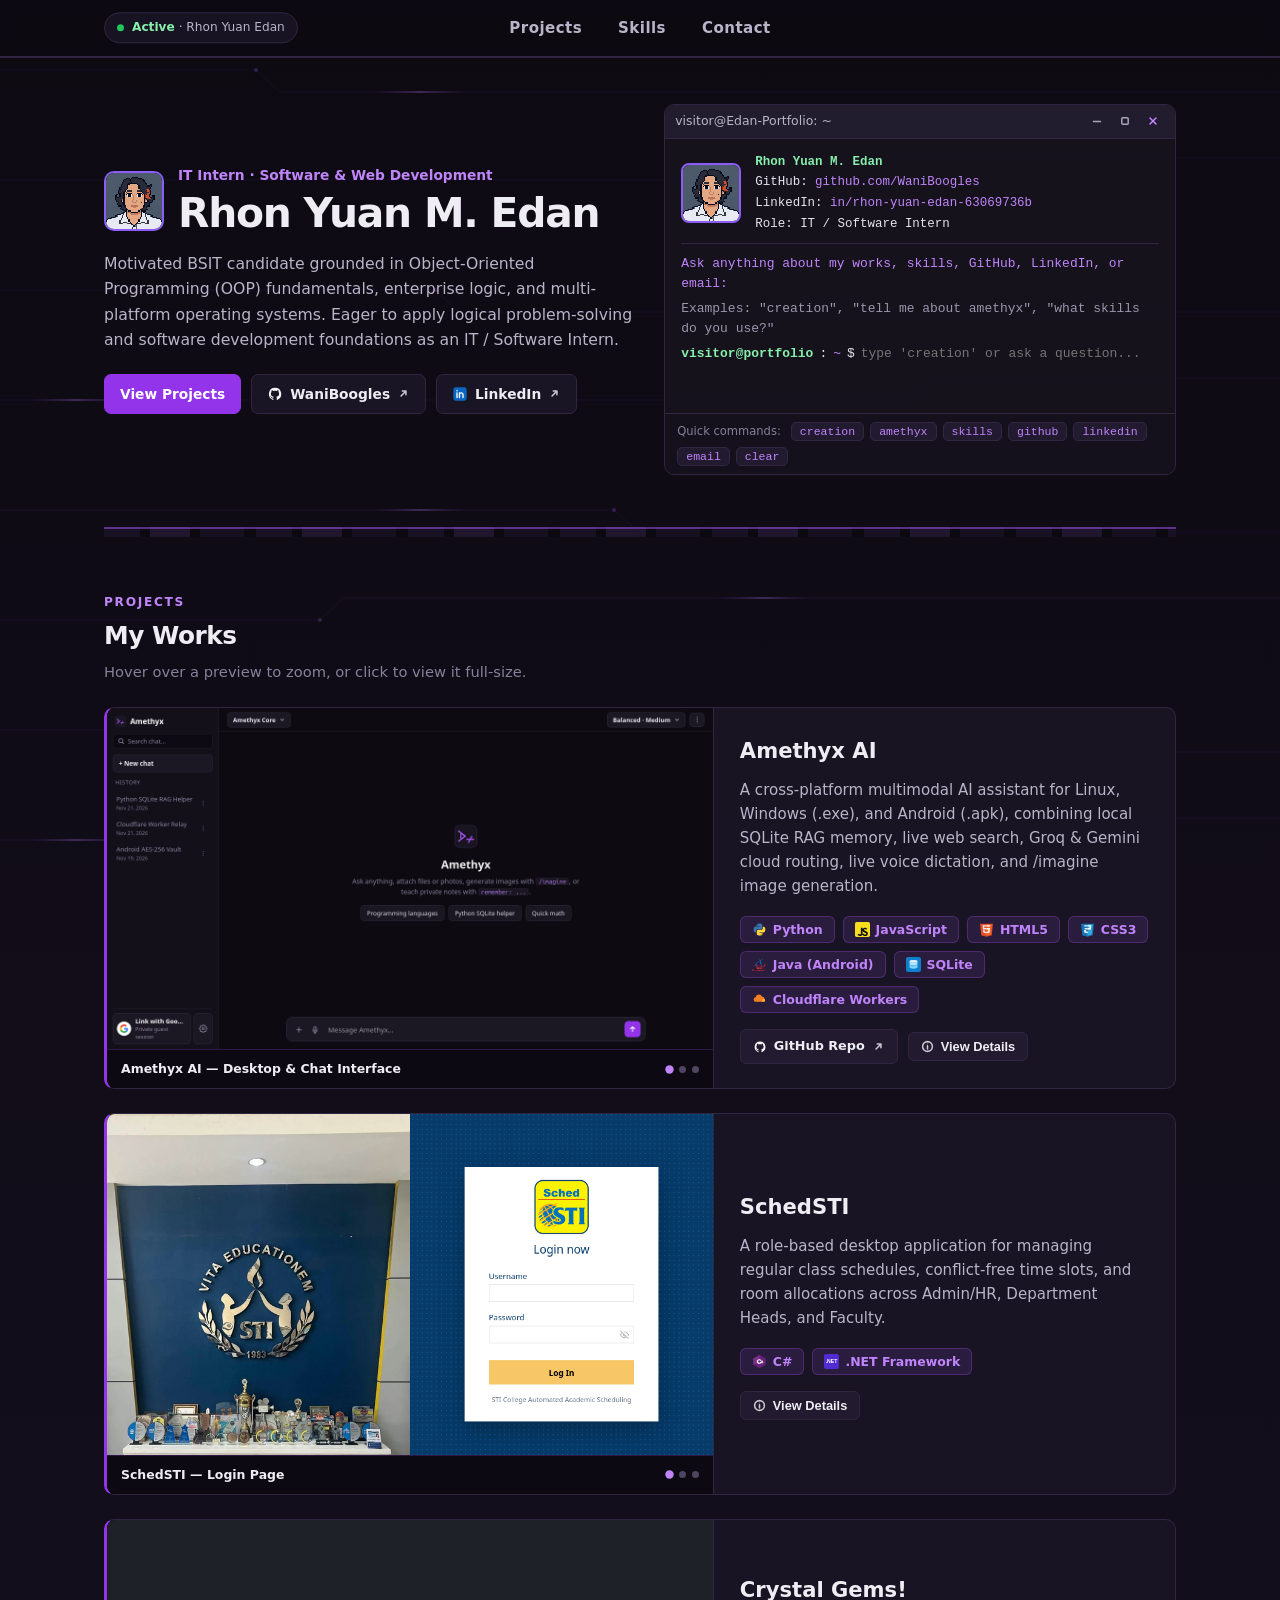
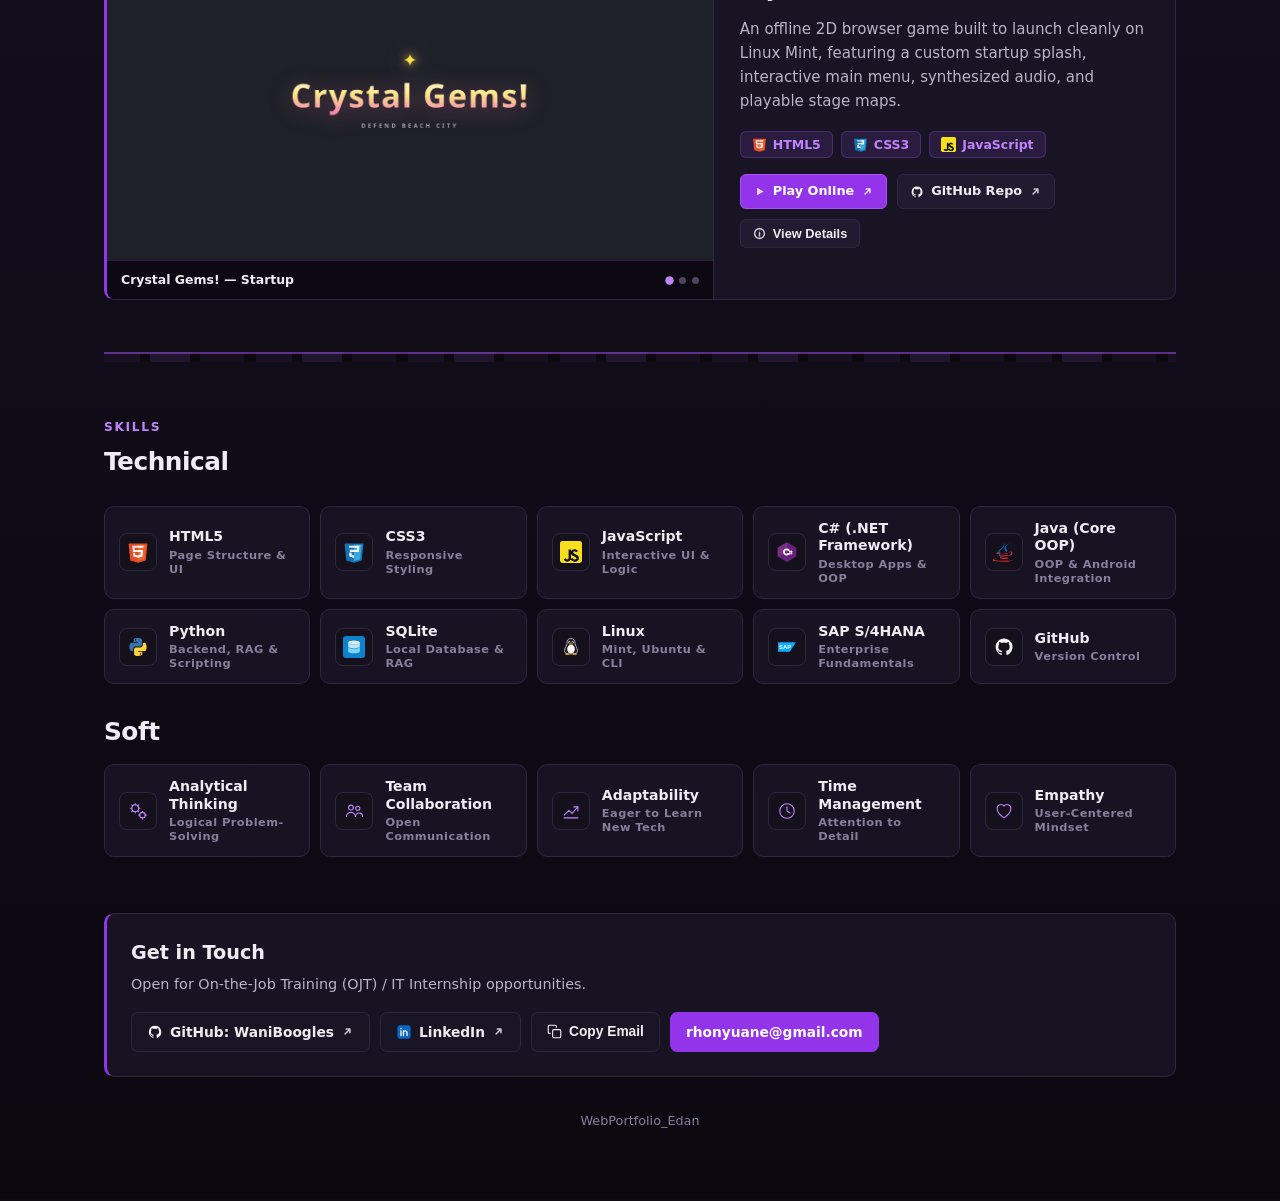
==== commit 2d435089: "Polish UI: 5x1 Soft grid, Play Online for Crystal Gems, Back-to-Top pill, link cues & Android mobile" ====
--- a/WebPortfolio_Edan.html
+++ b/WebPortfolio_Edan.html
@@ -68,10 +68,12 @@
           <a href="https://github.com/WaniBoogles" target="_blank" rel="noopener noreferrer" class="btn-ui">
             <img src="assets/icons/github.svg" alt="" class="btn-icon">
             <span>WaniBoogles</span>
+            <svg viewBox="0 0 16 16" class="ext-arrow" aria-hidden="true"><path d="M5 11L11 5M6.5 5H11v4.5"/></svg>
           </a>
           <a href="https://www.linkedin.com/in/rhon-yuan-edan-63069736b" target="_blank" rel="noopener noreferrer" class="btn-ui">
             <img src="assets/icons/linkedin.svg" alt="" class="btn-icon">
             <span>LinkedIn</span>
+            <svg viewBox="0 0 16 16" class="ext-arrow" aria-hidden="true"><path d="M5 11L11 5M6.5 5H11v4.5"/></svg>
           </a>
         </div>
       </div>
@@ -135,6 +137,7 @@
           <div class="terminal-hints no-select">
             <span class="hint-label">Quick commands:</span>
             <button type="button" class="hint-cmd" data-cmd="creation">creation</button>
+            <button type="button" class="hint-cmd" data-cmd="amethyx">amethyx</button>
             <button type="button" class="hint-cmd" data-cmd="skills">skills</button>
             <button type="button" class="hint-cmd" data-cmd="github">github</button>
             <button type="button" class="hint-cmd" data-cmd="linkedin">linkedin</button>
@@ -206,8 +209,10 @@
               <a href="https://github.com/WaniBoogles/AmethyxAI" target="_blank" rel="noopener noreferrer" class="project-link-btn">
                 <img src="assets/icons/github.svg" alt="">
                 <span>GitHub Repo</span>
+                <svg viewBox="0 0 16 16" class="link-ico" aria-hidden="true"><path d="M5 11L11 5M6.5 5H11v4.5"/></svg>
               </a>
               <button type="button" class="project-link-btn" data-project-details="amethyx">
+                <svg viewBox="0 0 16 16" class="link-ico" aria-hidden="true"><circle cx="8" cy="8" r="6"/><line x1="8" y1="7.2" x2="8" y2="11"/><circle cx="8" cy="5" r="0.6" fill="currentColor" stroke="none"/></svg>
                 <span>View Details</span>
               </button>
             </div>
@@ -250,6 +255,7 @@
             </div>
             <div class="project-links">
               <button type="button" class="project-link-btn" data-project-details="schedsti">
+                <svg viewBox="0 0 16 16" class="link-ico" aria-hidden="true"><circle cx="8" cy="8" r="6"/><line x1="8" y1="7.2" x2="8" y2="11"/><circle cx="8" cy="5" r="0.6" fill="currentColor" stroke="none"/></svg>
                 <span>View Details</span>
               </button>
             </div>
@@ -292,11 +298,18 @@
               <button type="button" class="lang-tag" data-info="javascript"><img src="assets/icons/javascript.svg" alt="">JavaScript</button>
             </div>
             <div class="project-links">
+              <a href="https://waniboogles.github.io/Crystal-Gems-Fan-made-game-/build/Crystal-Gems.html" target="_blank" rel="noopener noreferrer" class="project-link-btn primary">
+                <svg viewBox="0 0 16 16" class="link-ico" aria-hidden="true"><polygon points="5,3.5 13,8 5,12.5" fill="currentColor" stroke="none"/></svg>
+                <span>Play Online</span>
+                <svg viewBox="0 0 16 16" class="link-ico" aria-hidden="true"><path d="M5 11L11 5M6.5 5H11v4.5"/></svg>
+              </a>
               <a href="https://github.com/WaniBoogles/Crystal-Gems-Fan-made-game-" target="_blank" rel="noopener noreferrer" class="project-link-btn">
                 <img src="assets/icons/github.svg" alt="">
                 <span>GitHub Repo</span>
+                <svg viewBox="0 0 16 16" class="link-ico" aria-hidden="true"><path d="M5 11L11 5M6.5 5H11v4.5"/></svg>
               </a>
               <button type="button" class="project-link-btn" data-project-details="crystal">
+                <svg viewBox="0 0 16 16" class="link-ico" aria-hidden="true"><circle cx="8" cy="8" r="6"/><line x1="8" y1="7.2" x2="8" y2="11"/><circle cx="8" cy="5" r="0.6" fill="currentColor" stroke="none"/></svg>
                 <span>View Details</span>
               </button>
             </div>
@@ -521,10 +534,12 @@
           <a href="https://github.com/WaniBoogles" target="_blank" rel="noopener noreferrer" class="btn-ui">
             <img src="assets/icons/github.svg" alt="" class="btn-icon">
             <span>GitHub: WaniBoogles</span>
+            <svg viewBox="0 0 16 16" class="ext-arrow" aria-hidden="true"><path d="M5 11L11 5M6.5 5H11v4.5"/></svg>
           </a>
           <a href="https://www.linkedin.com/in/rhon-yuan-edan-63069736b" target="_blank" rel="noopener noreferrer" class="btn-ui">
             <img src="assets/icons/linkedin.svg" alt="" class="btn-icon">
             <span>LinkedIn</span>
+            <svg viewBox="0 0 16 16" class="ext-arrow" aria-hidden="true"><path d="M5 11L11 5M6.5 5H11v4.5"/></svg>
           </a>
           <button type="button" class="btn-ui" id="copyEmailBtn" data-email="rhonyuane@gmail.com">
             <svg viewBox="0 0 24 24" class="btn-icon" aria-hidden="true">
@@ -542,6 +557,11 @@
       </footer>
     </section>
   </main>
+
+  <!-- Floating Back-to-Top Pill -->
+  <button type="button" class="back-to-top no-select" id="backToTopBtn" title="Back to top" aria-label="Back to top">
+    <svg viewBox="0 0 24 24" aria-hidden="true"><path d="M12 19V5M5 12l7-7 7 7"/></svg>
+  </button>
 
   <!-- Full-size Screenshot Modal -->
   <div class="lightbox no-select" id="lightbox" role="dialog" aria-modal="true" aria-labelledby="lightboxTitle">
@@ -1391,6 +1411,19 @@
         });
       }
 
+      // 6. Floating Back-to-Top Button
+      const backToTopBtn = document.getElementById('backToTopBtn');
+      if (backToTopBtn) {
+        const toggleBackToTop = () => {
+          backToTopBtn.classList.toggle('visible', window.scrollY > 420);
+        };
+        window.addEventListener('scroll', toggleBackToTop, { passive: true });
+        toggleBackToTop();
+        backToTopBtn.addEventListener('click', () => {
+          window.scrollTo({ top: 0, behavior: 'smooth' });
+        });
+      }
+
       window.addEventListener('keydown', (e) => {
         if (e.key === 'Escape') {
           closeLightbox();
--- a/WebPortfolio_Edan.css
+++ b/WebPortfolio_Edan.css
@@ -943,6 +943,31 @@
   flex-shrink: 0;
 }
 
+.project-link-btn svg.link-ico,
+.btn-ui svg.ext-arrow {
+  width: 13px;
+  height: 13px;
+  stroke: currentColor;
+  fill: none;
+  stroke-width: 1.9;
+  stroke-linecap: round;
+  stroke-linejoin: round;
+  flex-shrink: 0;
+  opacity: 0.82;
+}
+
+.project-link-btn.primary {
+  background: var(--purple);
+  border-color: var(--purple-mid);
+  color: #ffffff;
+}
+
+.project-link-btn.primary:hover {
+  background: var(--purple-mid);
+  border-color: var(--purple-soft);
+  color: #ffffff;
+}
+
 /* ==========================================================================
    SKILLS — SEPARATE LININGS FOR TECHNICAL & SOFT SKILLS WITH BASIS LABELS
    ========================================================================== */
@@ -978,8 +1003,8 @@
 }
 
 .toolkit-grid.soft-grid {
-  grid-template-columns: repeat(3, minmax(0, 1fr));
-  gap: 12px;
+  grid-template-columns: repeat(5, minmax(0, 1fr));
+  gap: 10px;
 }
 
 .toolkit-card {
@@ -1340,6 +1365,50 @@
   flex-shrink: 0;
 }
 
+/* Floating Back-to-Top Pill */
+.back-to-top {
+  position: fixed;
+  right: 22px;
+  bottom: 22px;
+  z-index: 60;
+  width: 42px;
+  height: 42px;
+  border-radius: 999px;
+  background: rgba(26, 21, 36, 0.94);
+  border: 1px solid rgba(168, 85, 247, 0.45);
+  color: var(--purple-soft);
+  display: grid;
+  place-items: center;
+  cursor: pointer;
+  opacity: 0;
+  visibility: hidden;
+  transform: translateY(10px);
+  box-shadow: 0 8px 22px rgba(0, 0, 0, 0.45);
+  transition: opacity 0.22s ease, transform 0.22s var(--ease), visibility 0.22s ease, background-color 0.18s ease, color 0.18s ease, border-color 0.18s ease;
+}
+
+.back-to-top.visible {
+  opacity: 1;
+  visibility: visible;
+  transform: translateY(0);
+}
+
+.back-to-top:hover {
+  background: var(--purple);
+  border-color: var(--purple-soft);
+  color: #ffffff;
+}
+
+.back-to-top svg {
+  width: 18px;
+  height: 18px;
+  stroke: currentColor;
+  fill: none;
+  stroke-width: 2.1;
+  stroke-linecap: round;
+  stroke-linejoin: round;
+}
+
 /* ==========================================================================
    RESPONSIVE — TABLET & ANDROID MOBILE
    ========================================================================== */
@@ -1485,18 +1554,30 @@
     height: 48px;
   }
 
+  .term-input-row {
+    gap: 2px;
+    font-size: 0.74rem;
+  }
+
   .term-input {
     min-width: 0;
-    font-size: 14px;
+    font-size: 0.78rem;
   }
 
   .terminal-hints {
-    padding: 8px 10px;
+    padding: 9px 12px;
     gap: 6px;
+    align-items: center;
+  }
+
+  .hint-label {
+    width: 100%;
+    margin-bottom: 2px;
+    font-size: 0.7rem;
   }
 
   .hint-cmd {
-    padding: 4px 8px;
+    padding: 4px 9px;
     font-size: 0.72rem;
   }
 
@@ -1507,7 +1588,12 @@
   }
 
   .section-block {
-    padding: 36px 0;
+    margin-top: 36px;
+    padding: 12px 0;
+  }
+
+  .section-head {
+    margin-bottom: 18px;
   }
 
   .section-title,
@@ -1555,14 +1641,19 @@
 
   .project-links {
     display: grid;
-    grid-template-columns: repeat(auto-fit, minmax(130px, 1fr));
+    grid-template-columns: 1fr 1fr;
     gap: 8px;
     margin-top: 14px;
   }
 
+  .project-links .project-link-btn.primary,
+  .project-links .project-link-btn:only-child {
+    grid-column: 1 / -1;
+  }
+
   .project-link-btn {
     justify-content: center;
-    padding: 8px 12px;
+    padding: 9px 12px;
   }
 
   .toolkit-grid,
@@ -1578,6 +1669,8 @@
   .contact-box {
     padding: 20px 16px;
     gap: 16px;
+    text-align: center;
+    align-items: center;
   }
 
   .contact-actions {
@@ -1598,6 +1691,13 @@
     grid-column: 1 / -1;
   }
 
+  .back-to-top {
+    right: 16px;
+    bottom: 18px;
+    width: 40px;
+    height: 40px;
+  }
+
   .lightbox {
     padding: 12px;
   }
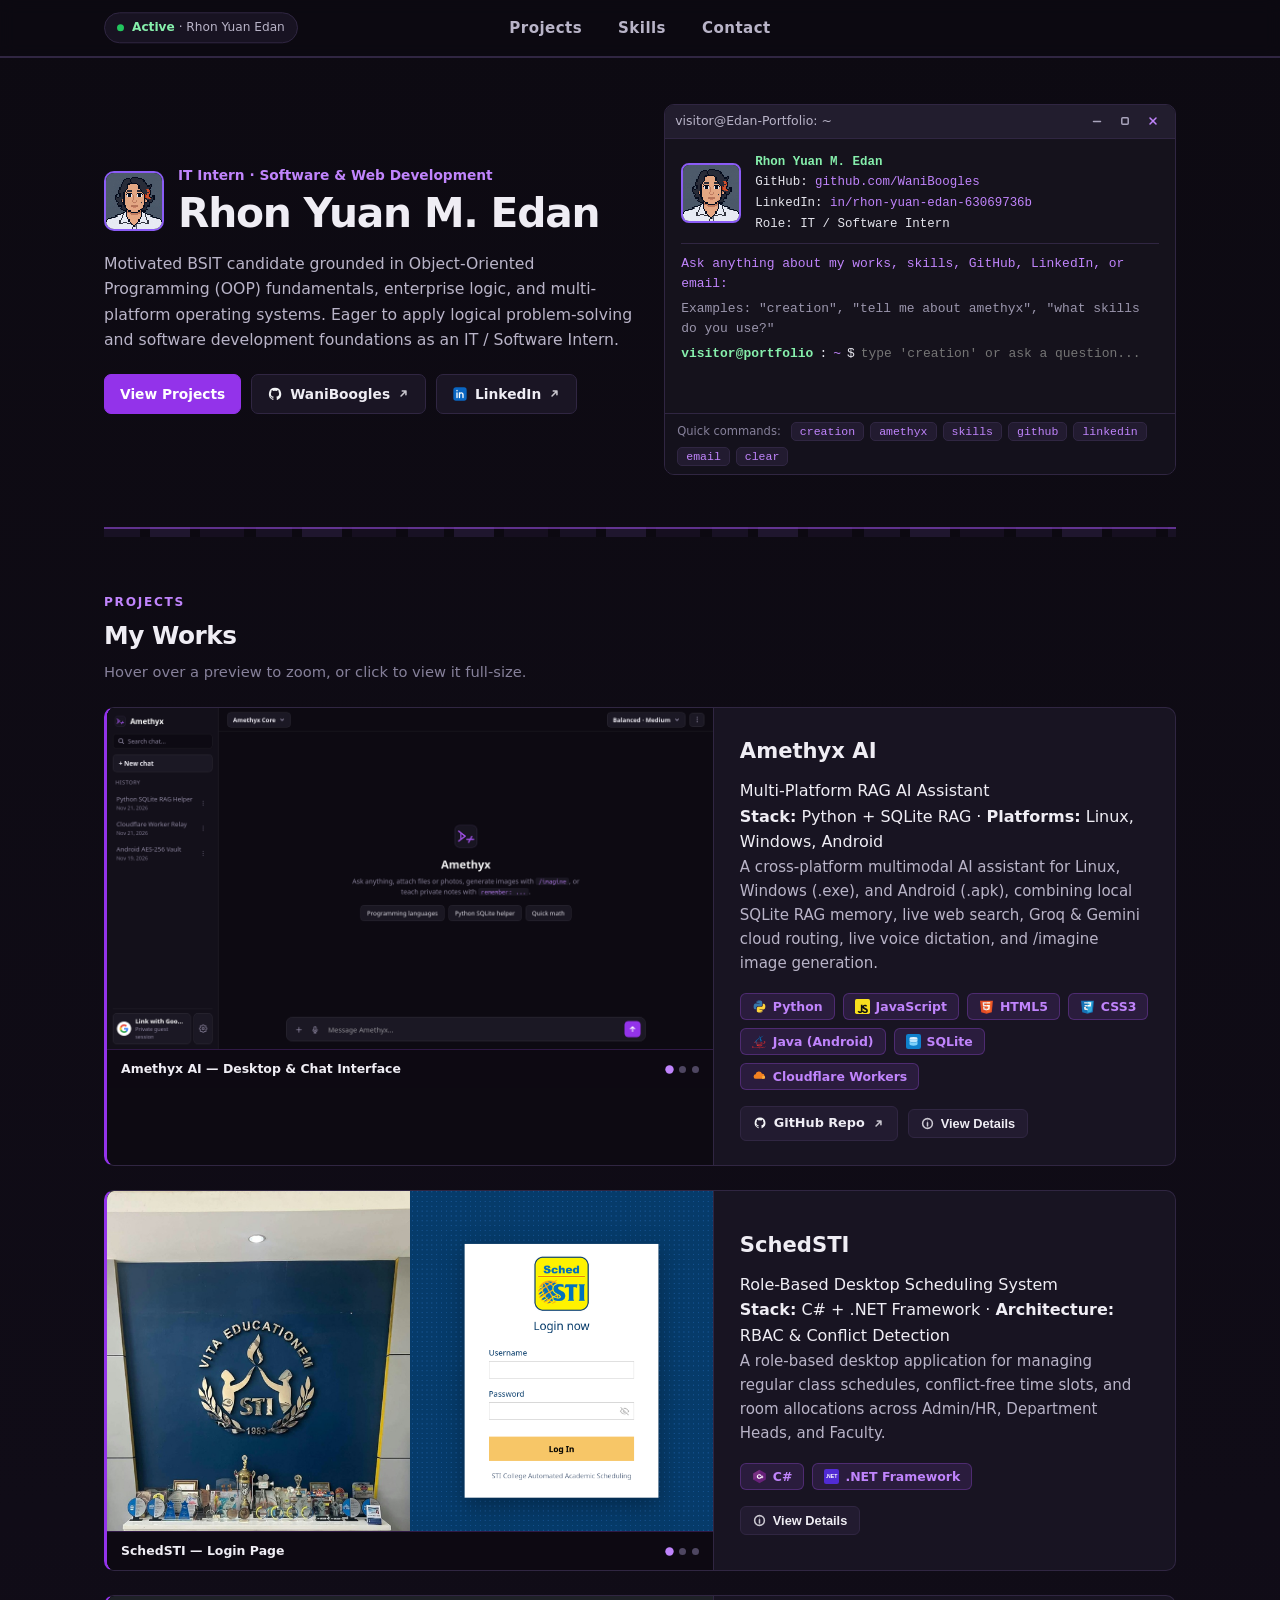
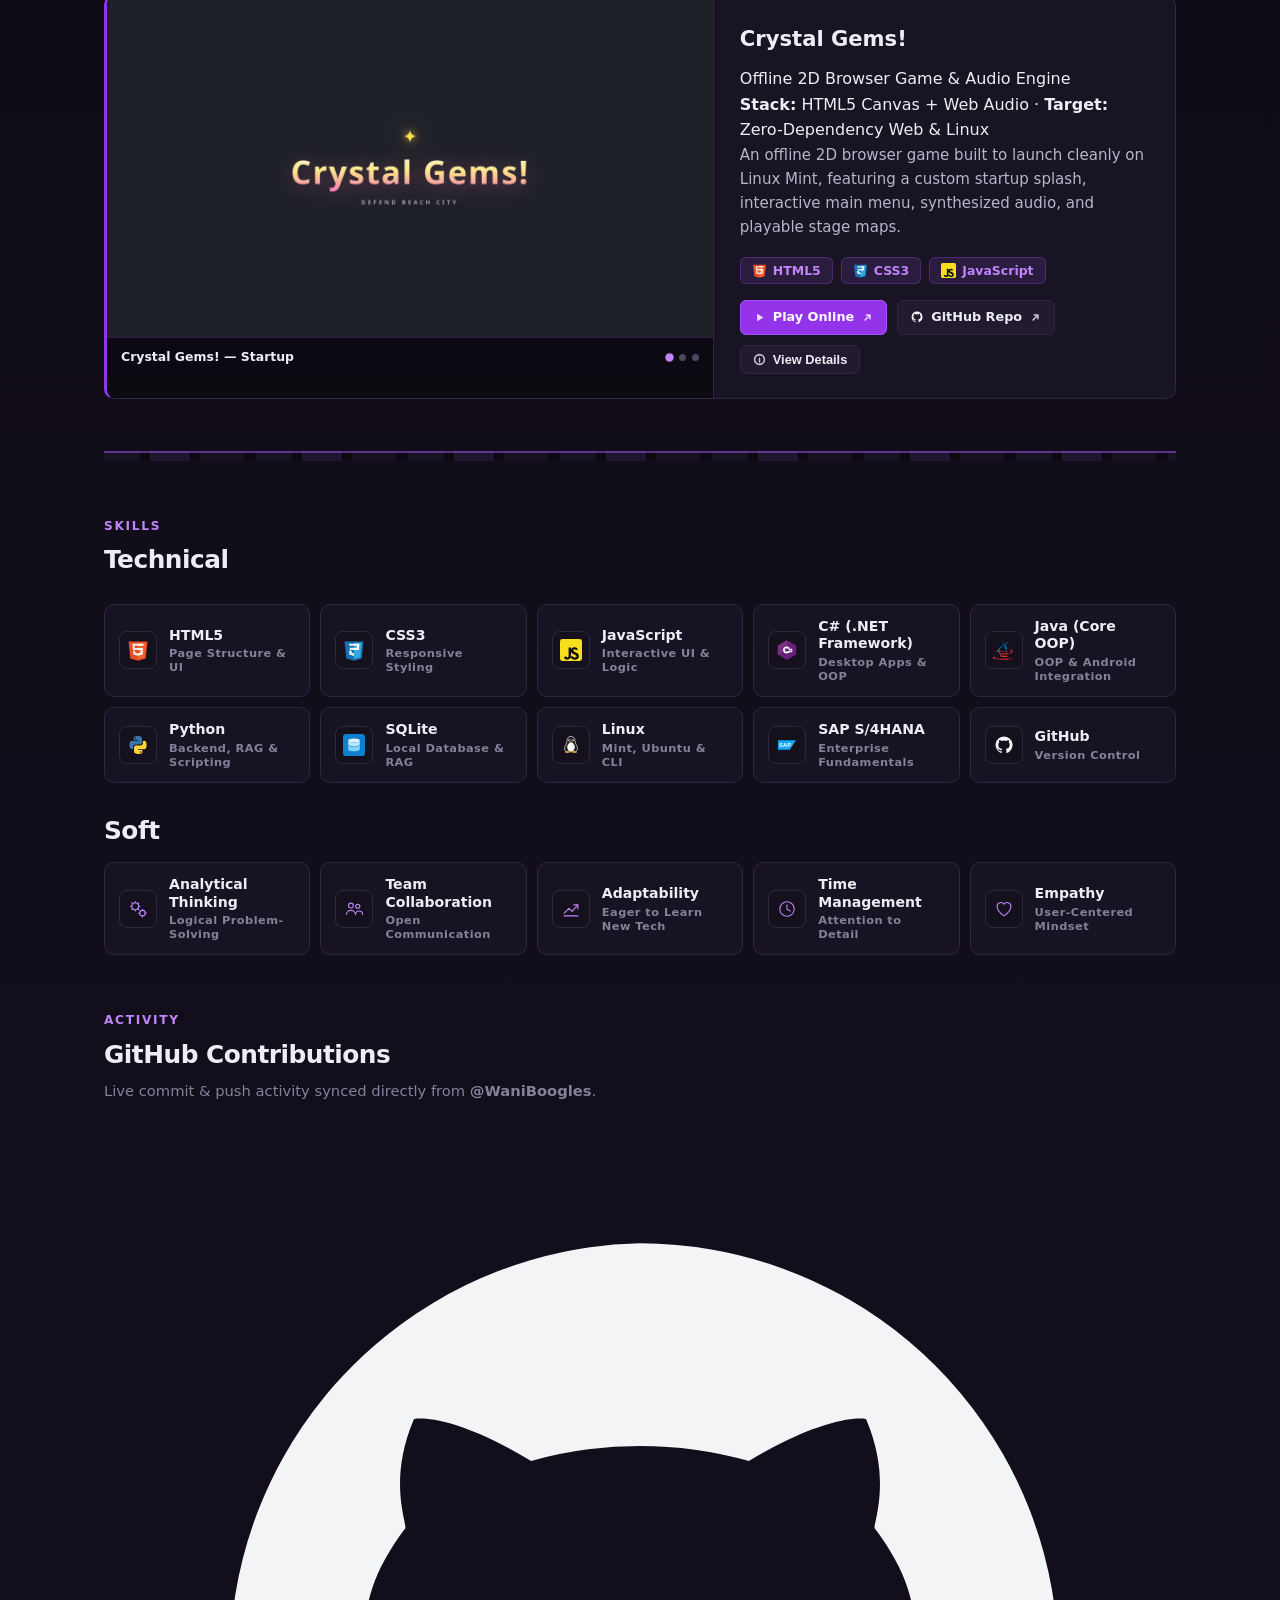
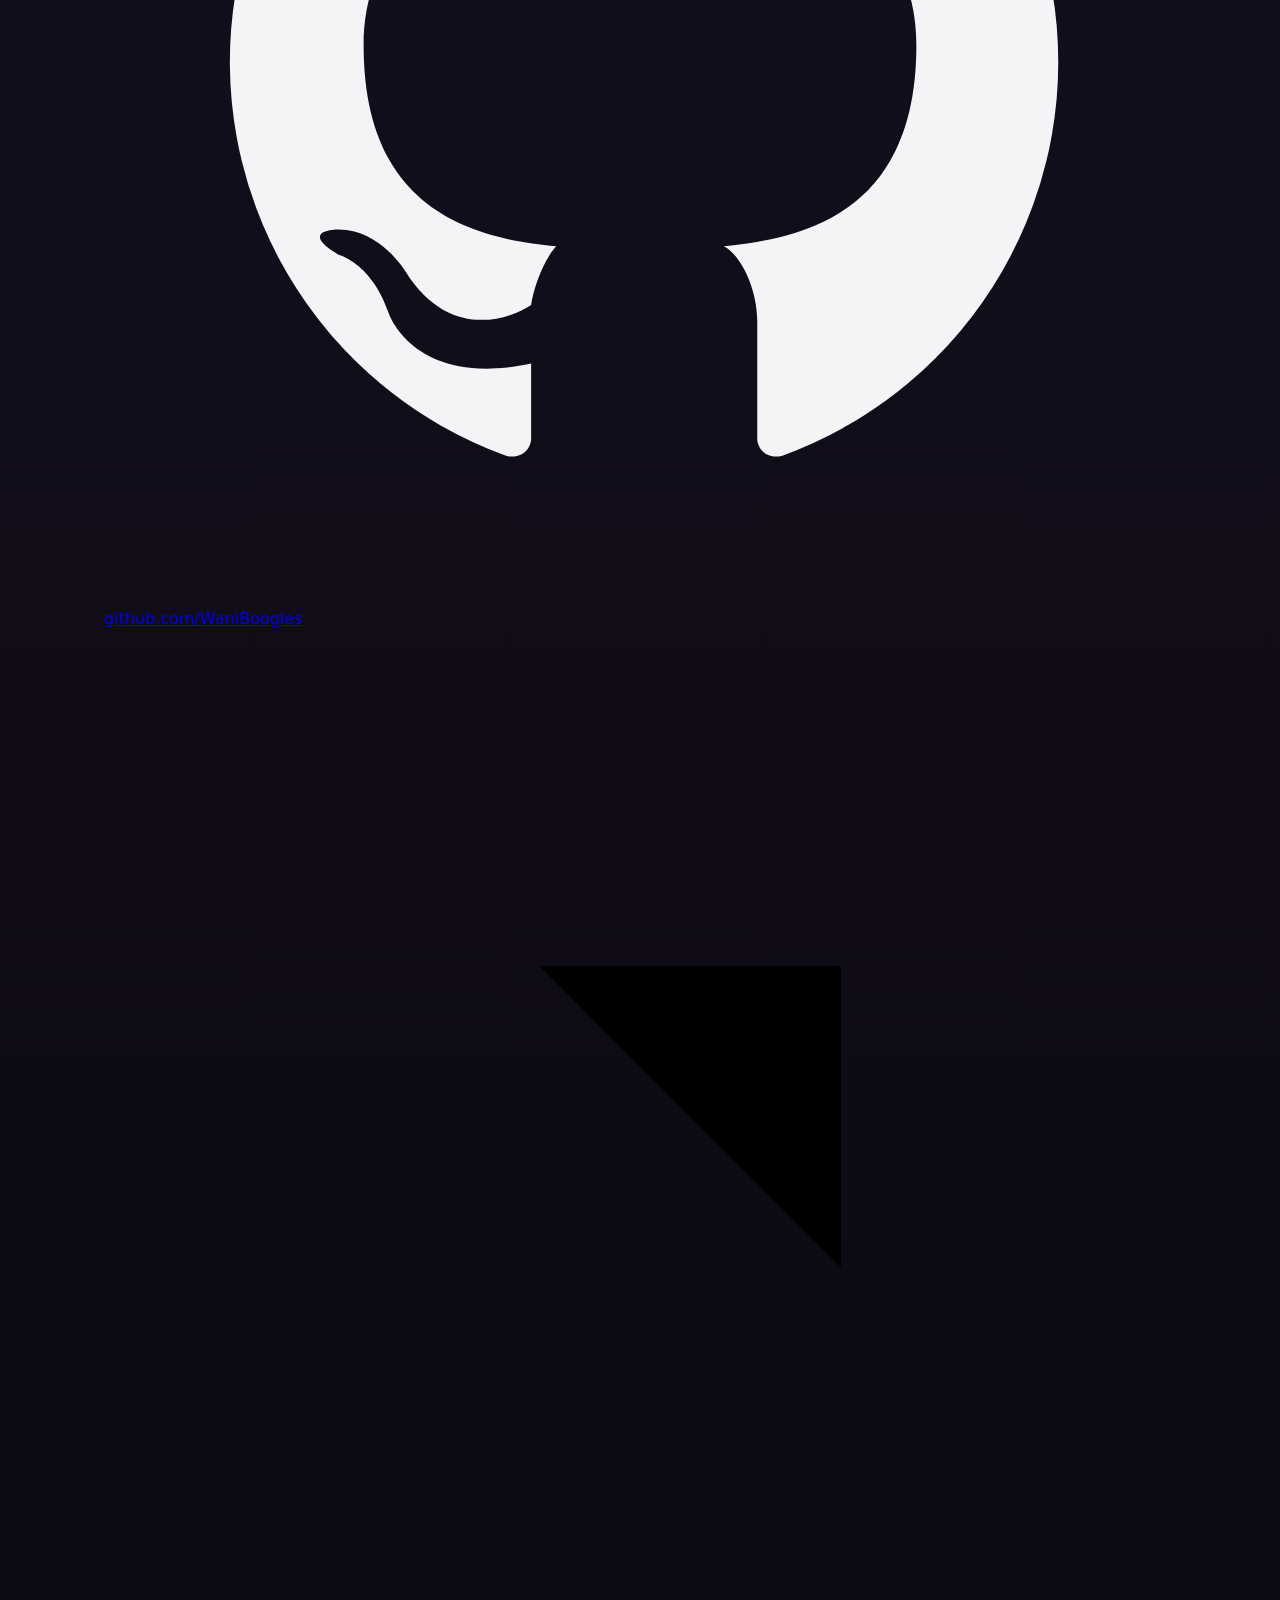
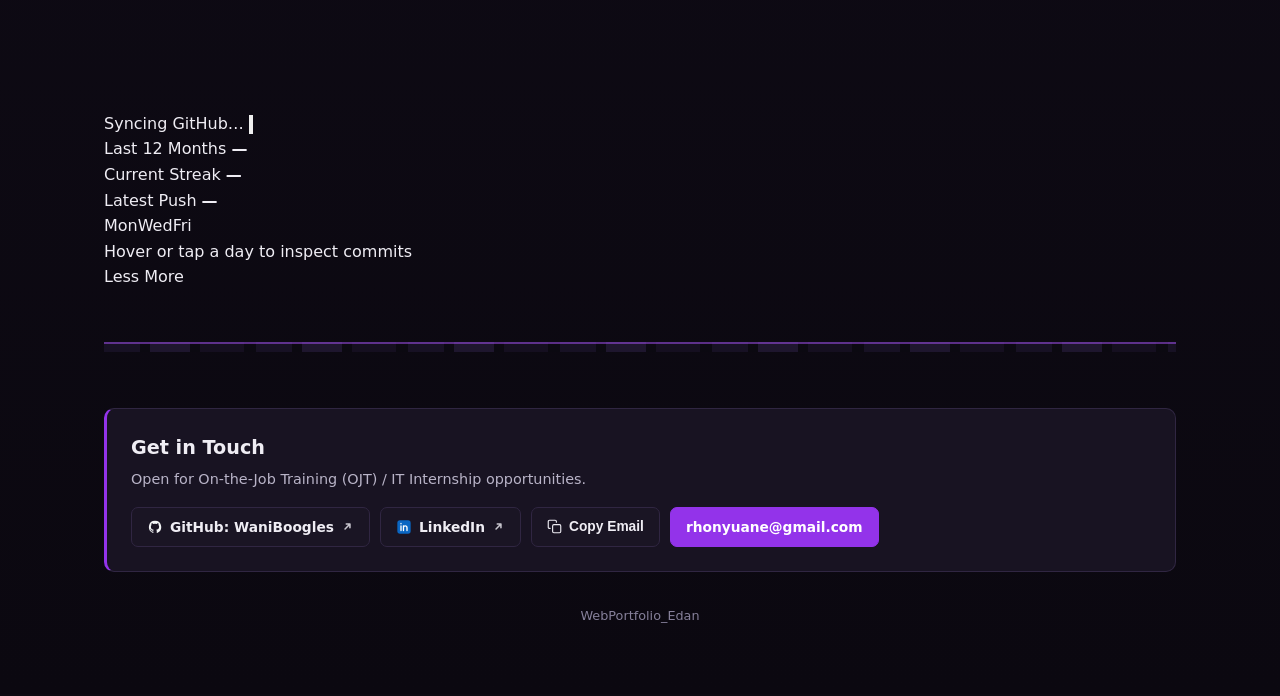
==== commit 8d60f3e7: "Add JSON-LD SEO schema, project taglines, and live GitHub contributions section" ====
--- a/WebPortfolio_Edan.html
+++ b/WebPortfolio_Edan.html
@@ -16,6 +16,90 @@
   <meta name="twitter:title" content="Rhon Yuan M. Edan — IT &amp; Software Portfolio">
   <meta name="twitter:description" content="Cross-platform software, AI systems, and web projects including Amethyx AI, SchedSTI, and Crystal Gems!.">
   <meta name="twitter:image" content="Pixel Portrait.jpeg">
+  <script type="application/ld+json">
+  {
+    "@context": "https://schema.org",
+    "@graph": [
+      {
+        "@type": "ProfilePage",
+        "@id": "#profile-page",
+        "name": "WebPortfolio_Edan — Rhon Yuan M. Edan",
+        "description": "Portfolio of Rhon Yuan M. Edan — BSIT student & IT/Software Intern showcasing Amethyx AI, SchedSTI, and Crystal Gems!.",
+        "mainEntity": {
+          "@id": "#person"
+        }
+      },
+      {
+        "@type": "Person",
+        "@id": "#person",
+        "name": "Rhon Yuan M. Edan",
+        "alternateName": ["Yuan Edan", "WaniBoogles"],
+        "jobTitle": "IT / Software Intern",
+        "description": "Motivated BSIT candidate grounded in Object-Oriented Programming (OOP) fundamentals, enterprise logic, and multi-platform operating systems.",
+        "email": "mailto:rhonyuane@gmail.com",
+        "alumniOf": {
+          "@type": "CollegeOrUniversity",
+          "name": "STI College Lucena"
+        },
+        "sameAs": [
+          "https://github.com/WaniBoogles",
+          "https://www.linkedin.com/in/rhon-yuan-edan-63069736b"
+        ],
+        "knowsAbout": [
+          "HTML5",
+          "CSS3",
+          "JavaScript",
+          "C# (.NET Framework)",
+          "Java (Core OOP)",
+          "Python",
+          "SQLite",
+          "Linux",
+          "SAP S/4HANA",
+          "GitHub",
+          "Cloudflare Workers",
+          "Object-Oriented Programming",
+          "Retrieval-Augmented Generation (RAG)"
+        ]
+      },
+      {
+        "@type": "SoftwareApplication",
+        "@id": "#project-amethyx-ai",
+        "name": "Amethyx AI",
+        "applicationCategory": "ProductivityApplication",
+        "operatingSystem": "Linux, Windows, Android",
+        "description": "A cross-platform multimodal AI assistant for Linux, Windows (.exe), and Android (.apk), combining local SQLite RAG memory, live web search, Groq & Gemini cloud routing, live voice dictation, and /imagine image generation.",
+        "url": "https://github.com/WaniBoogles/AmethyxAI",
+        "author": {
+          "@id": "#person"
+        }
+      },
+      {
+        "@type": "SoftwareApplication",
+        "@id": "#project-schedsti",
+        "name": "SchedSTI",
+        "applicationCategory": "BusinessApplication",
+        "operatingSystem": "Windows",
+        "description": "A role-based desktop application for managing regular class schedules, conflict-free time slots, and room allocations across Admin/HR, Department Heads, and Faculty.",
+        "author": {
+          "@id": "#person"
+        }
+      },
+      {
+        "@type": "VideoGame",
+        "@id": "#project-crystal-gems",
+        "name": "Crystal Gems!",
+        "genre": "2D Browser Game",
+        "gamePlatform": "Web Browser, Linux Mint",
+        "description": "An offline 2D browser game built to launch cleanly on Linux Mint, featuring a custom startup splash, interactive main menu, synthesized audio, and playable stage maps.",
+        "url": "https://waniboogles.github.io/Crystal-Gems-Fan-made-game-/build/Crystal-Gems.html",
+        "sameAs": "https://github.com/WaniBoogles/Crystal-Gems-Fan-made-game-",
+        "author": {
+          "@id": "#person"
+        }
+      }
+    ]
+  }
+  </script>
   <link rel="stylesheet" href="WebPortfolio_Edan.css">
 </head>
 <body>
@@ -191,6 +275,8 @@
 
           <div class="project-body">
             <h3 class="project-title">Amethyx AI</h3>
+            <div class="project-tagline">Multi-Platform RAG AI Assistant</div>
+            <div class="project-arch"><strong>Stack:</strong> Python + SQLite RAG · <strong>Platforms:</strong> Linux, Windows, Android</div>
             <p class="project-desc">
               A cross-platform multimodal AI assistant for Linux, Windows (.exe), and Android (.apk),
               combining local SQLite RAG memory, live web search, Groq &amp; Gemini cloud routing,
@@ -245,6 +331,8 @@
 
           <div class="project-body">
             <h3 class="project-title">SchedSTI</h3>
+            <div class="project-tagline">Role-Based Desktop Scheduling System</div>
+            <div class="project-arch"><strong>Stack:</strong> C# + .NET Framework · <strong>Architecture:</strong> RBAC &amp; Conflict Detection</div>
             <p class="project-desc">
               A role-based desktop application for managing regular class schedules, conflict-free
               time slots, and room allocations across Admin/HR, Department Heads, and Faculty.
@@ -288,6 +376,8 @@
 
           <div class="project-body">
             <h3 class="project-title">Crystal Gems!</h3>
+            <div class="project-tagline">Offline 2D Browser Game &amp; Audio Engine</div>
+            <div class="project-arch"><strong>Stack:</strong> HTML5 Canvas + Web Audio · <strong>Target:</strong> Zero-Dependency Web &amp; Linux</div>
             <p class="project-desc">
               An offline 2D browser game built to launch cleanly on Linux Mint, featuring a custom
               startup splash, interactive main menu, synthesized audio, and playable stage maps.
@@ -522,6 +612,78 @@
         </div>
       </div>
     </section>
+
+    <!-- Live GitHub Contributions -->
+    <section class="section-block no-select" id="activity">
+      <div class="section-head">
+        <div class="section-label">Activity</div>
+        <h2 class="section-title">GitHub Contributions</h2>
+        <p class="section-sub">Live commit &amp; push activity synced directly from <strong>@WaniBoogles</strong>.</p>
+      </div>
+
+      <div class="gh-contrib-card">
+        <div class="gh-contrib-head">
+          <div class="gh-head-left">
+            <img src="assets/icons/github.svg" alt="" class="gh-head-icon">
+            <a href="https://github.com/WaniBoogles" target="_blank" rel="noopener noreferrer" class="gh-handle-link">
+              <span>github.com/WaniBoogles</span>
+              <svg viewBox="0 0 16 16" class="ext-arrow" aria-hidden="true"><path d="M5 11L11 5M6.5 5H11v4.5"/></svg>
+            </a>
+          </div>
+          <div class="gh-head-right">
+            <span class="gh-live-pill">
+              <span class="gh-status-dot is-syncing" id="ghStatusDot" aria-hidden="true"></span>
+              <span id="ghStatusText">Syncing GitHub…</span>
+            </span>
+            <button type="button" class="gh-refresh-btn" id="ghRefreshBtn" title="Sync latest pushes now" aria-label="Refresh GitHub contributions">
+              <svg viewBox="0 0 16 16" aria-hidden="true"><path d="M13.5 8a5.5 5.5 0 1 1-1.4-3.65M13.5 2.5v2.6h-2.6"/></svg>
+            </button>
+          </div>
+        </div>
+
+        <div class="gh-stats-row">
+          <div class="gh-stat-box">
+            <span class="gh-stat-label">Last 12 Months</span>
+            <strong class="gh-stat-val" id="ghTotalCount">—</strong>
+          </div>
+          <div class="gh-stat-box">
+            <span class="gh-stat-label">Current Streak</span>
+            <strong class="gh-stat-val" id="ghStreakCount">—</strong>
+          </div>
+          <div class="gh-stat-box">
+            <span class="gh-stat-label">Latest Push</span>
+            <strong class="gh-stat-val gh-stat-push" id="ghLatestPush">—</strong>
+          </div>
+        </div>
+
+        <div class="gh-heatmap-scroll" id="ghHeatmapScroll" aria-label="GitHub contribution heatmap">
+          <div class="gh-heatmap-inner">
+            <div class="gh-months-row" id="ghMonthsRow" aria-hidden="true"></div>
+            <div class="gh-heatmap-body">
+              <div class="gh-days-col" aria-hidden="true">
+                <span></span><span>Mon</span><span></span><span>Wed</span><span></span><span>Fri</span><span></span>
+              </div>
+              <div class="gh-heatmap-grid" id="ghHeatmapGrid" role="grid" aria-label="Daily contribution counts"></div>
+            </div>
+          </div>
+        </div>
+
+        <div class="gh-contrib-foot">
+          <span class="gh-tooltip" id="ghTooltip" aria-live="polite">Hover or tap a day to inspect commits</span>
+          <div class="gh-legend" aria-hidden="true">
+            <span>Less</span>
+            <span class="gh-legend-cell lv-0"></span>
+            <span class="gh-legend-cell lv-1"></span>
+            <span class="gh-legend-cell lv-2"></span>
+            <span class="gh-legend-cell lv-3"></span>
+            <span class="gh-legend-cell lv-4"></span>
+            <span>More</span>
+          </div>
+        </div>
+      </div>
+    </section>
+
+    <div class="kindergarten-ledge" aria-hidden="true"></div>
 
     <!-- Contact -->
     <section class="section-block no-select" id="contact">
@@ -620,818 +782,11 @@
     </div>
   </div>
 
-  <script>
-    (function () {
-      // 0. Clean Organized IT Trace Lines Background (steps/moves smoothly every 3 seconds)
-      const canvas = document.getElementById('itLinesCanvas');
-      if (canvas && !window.matchMedia('(prefers-reduced-motion: reduce)').matches) {
-        const ctx = canvas.getContext('2d');
-        let traces = [];
-
-        const buildTraces = () => {
-          canvas.width = window.innerWidth;
-          canvas.height = window.innerHeight;
-          const rows = Math.max(6, Math.floor(canvas.height / 110));
-          traces = [];
-          for (let i = 0; i < rows; i++) {
-            const y = 70 + i * 110;
-            const bendX = Math.floor((0.2 + ((i * 37) % 60) / 100) * canvas.width);
-            const drop = (i % 2 === 0 ? 22 : -22);
-            traces.push({
-              y,
-              bendX,
-              drop,
-              phase: (i * 0.25) % 1
-            });
-          }
-        };
-
-        let lastStep = performance.now();
-        let stepProgress = 0;
-
-        const drawTraces = (now) => {
-          if (!ctx) return;
-          const elapsed = now - lastStep;
-          if (elapsed >= 3000) {
-            lastStep = now;
-            traces.forEach((t) => {
-              t.phase = (t.phase + 0.34) % 1;
-            });
-          }
-          stepProgress = Math.min(1, (now - lastStep) / 900);
-
-          ctx.clearRect(0, 0, canvas.width, canvas.height);
-
-          traces.forEach((t, idx) => {
-            // Subtle static circuit guide line
-            ctx.beginPath();
-            ctx.moveTo(0, t.y);
-            ctx.lineTo(t.bendX, t.y);
-            ctx.lineTo(t.bendX + 24, t.y + t.drop);
-            ctx.lineTo(canvas.width, t.y + t.drop);
-            ctx.strokeStyle = 'rgba(139, 92, 246, 0.08)';
-            ctx.lineWidth = 1;
-            ctx.stroke();
-
-            // Clean moving data packet segment along the organized track
-            const segLen = 95;
-            const travel = (t.phase + stepProgress * 0.34) % 1;
-            const px = travel * (canvas.width + segLen) - segLen;
-            const py = px > t.bendX + 24 ? t.y + t.drop : t.y;
-
-            const grad = ctx.createLinearGradient(px, py, px + segLen, py);
-            grad.addColorStop(0, 'rgba(168, 85, 247, 0)');
-            grad.addColorStop(0.5, 'rgba(192, 132, 252, 0.32)');
-            grad.addColorStop(1, 'rgba(168, 85, 247, 0)');
-
-            ctx.beginPath();
-            ctx.moveTo(px, py);
-            ctx.lineTo(px + segLen, py);
-            ctx.strokeStyle = grad;
-            ctx.lineWidth = 1.6;
-            ctx.stroke();
-
-            // Crisp node dot at bend
-            ctx.beginPath();
-            ctx.arc(t.bendX, t.y, 2, 0, Math.PI * 2);
-            ctx.fillStyle = idx % 2 === 0 ? 'rgba(168, 85, 247, 0.25)' : 'rgba(192, 132, 252, 0.18)';
-            ctx.fill();
-          });
-
-          requestAnimationFrame(drawTraces);
-        };
-
-        buildTraces();
-        window.addEventListener('resize', buildTraces);
-        requestAnimationFrame(drawTraces);
-      }
-
-      // 1. Interactive Portfolio Terminal + Window Controls (Minimize, Maximize, Close/Launch)
-      const termWindow = document.getElementById('termWindow');
-      const termBackdrop = document.getElementById('termBackdrop');
-      const termLauncher = document.getElementById('termLauncher');
-      const termGlitchFx = document.getElementById('termGlitchFx');
-      const termMinBtn = document.getElementById('termMinBtn');
-      const termMaxBtn = document.getElementById('termMaxBtn');
-      const termCloseBtn = document.getElementById('termCloseBtn');
-      const termScreen = document.getElementById('termScreen');
-      const termHistory = document.getElementById('termHistory');
-      const termForm = document.getElementById('termForm');
-      const termInput = document.getElementById('termInput');
-
-      const maxSvg = '<svg viewBox="0 0 10 10"><rect x="1.8" y="1.8" width="6.4" height="6.4" rx="1"/></svg>';
-      const restoreSvg = '<svg viewBox="0 0 10 10"><rect x="1.5" y="3" width="5.2" height="5.2" rx="0.8"/><path d="M3.5 3V1.8h5v5H7.2"/></svg>';
-
-      const playTerminalTransition = (done) => {
-        if (!termGlitchFx) {
-          done();
-          return;
-        }
-        termGlitchFx.classList.remove('active');
-        void termGlitchFx.offsetWidth;
-        termGlitchFx.classList.add('active');
-        setTimeout(() => {
-          done();
-        }, 160);
-        setTimeout(() => {
-          termGlitchFx.classList.remove('active');
-        }, 390);
-      };
-
-      const closeTerminal = () => {
-        if (!termWindow || !termLauncher) return;
-        if (termWindow.classList.contains('is-maximized')) {
-          termWindow.classList.remove('is-maximized');
-          if (termBackdrop) termBackdrop.classList.remove('open');
-          if (termMaxBtn) termMaxBtn.innerHTML = maxSvg;
-        }
-        playTerminalTransition(() => {
-          termWindow.classList.remove('is-minimized');
-          termWindow.classList.add('is-closed');
-          termLauncher.classList.add('visible');
-        });
-      };
-
-      const openTerminal = () => {
-        if (!termWindow || !termLauncher) return;
-        playTerminalTransition(() => {
-          termWindow.classList.remove('is-closed', 'is-minimized');
-          termLauncher.classList.remove('visible');
-          if (termInput) termInput.focus();
-        });
-      };
-
-      if (termMinBtn && termWindow) {
-        termMinBtn.addEventListener('click', () => {
-          if (termWindow.classList.contains('is-maximized')) {
-            termWindow.classList.remove('is-maximized');
-            if (termBackdrop) termBackdrop.classList.remove('open');
-            if (termMaxBtn) termMaxBtn.innerHTML = maxSvg;
-          }
-          termWindow.classList.toggle('is-minimized');
-        });
-      }
-
-      if (termMaxBtn && termWindow) {
-        termMaxBtn.addEventListener('click', () => {
-          termWindow.classList.remove('is-minimized');
-          const willMax = !termWindow.classList.contains('is-maximized');
-          termWindow.classList.toggle('is-maximized', willMax);
-          if (termBackdrop) termBackdrop.classList.toggle('open', willMax);
-          termMaxBtn.innerHTML = willMax ? restoreSvg : maxSvg;
-          if (termInput) termInput.focus();
-        });
-      }
-
-      if (termCloseBtn) termCloseBtn.addEventListener('click', closeTerminal);
-      if (termBackdrop) {
-        termBackdrop.addEventListener('click', () => {
-          if (termWindow) termWindow.classList.remove('is-maximized');
-          termBackdrop.classList.remove('open');
-          if (termMaxBtn) termMaxBtn.innerHTML = maxSvg;
-        });
-      }
-      if (termLauncher) termLauncher.addEventListener('click', openTerminal);
-
-      const appendLine = (text, cls) => {
-        if (!termHistory) return;
-        const div = document.createElement('div');
-        div.className = 'term-line' + (cls ? ' ' + cls : '');
-        div.textContent = text;
-        termHistory.appendChild(div);
-      };
-
-      const hasAny = (str, words) => words.some((w) => str.includes(w));
-      let lastTopic = '';
-      const cmdHistory = [];
-      let historyIdx = -1;
-      const autoCommands = [
-        'creation', 'projects', 'amethyx', 'schedsti', 'crystal gems',
-        'open amethyx', 'open schedsti', 'open crystal',
-        'goto projects', 'goto skills', 'goto contact',
-        'skills', 'ojt', 'github', 'linkedin', 'email', 'help', 'clear', 'exit'
-      ];
-      let openProjectModalByKey = null;
-
-      const reply = (title, body, topic) => {
-        if (title) appendLine(title, 'accent');
-        appendLine(body);
-        if (topic) lastTopic = topic;
-      };
-
-      const runCommand = (raw) => {
-        const clean = raw.trim();
-        if (!clean) return;
-        const q = clean.toLowerCase();
-
-        cmdHistory.push(clean);
-        historyIdx = cmdHistory.length;
-
-        appendLine('visitor@portfolio:~$ ' + clean, 'muted');
-
-        if (q === 'clear' || q === 'cls') {
-          termHistory.innerHTML = '';
-          lastTopic = '';
-          return;
-        }
-
-        if (q === 'exit' || q === 'quit') {
-          closeTerminal();
-          return;
-        }
-
-        if (/^(open|view|launch)\s+/.test(q)) {
-          if (q.includes('amethyx')) {
-            if (openProjectModalByKey) openProjectModalByKey('amethyx');
-            reply('Action:', 'Opened Amethyx AI project overview.', 'amethyx');
-            if (termScreen) termScreen.scrollTop = termScreen.scrollHeight;
-            return;
-          }
-          if (q.includes('schedsti') || q.includes('sched')) {
-            if (openProjectModalByKey) openProjectModalByKey('schedsti');
-            reply('Action:', 'Opened SchedSTI project overview.', 'schedsti');
-            if (termScreen) termScreen.scrollTop = termScreen.scrollHeight;
-            return;
-          }
-          if (q.includes('crystal') || q.includes('gem')) {
-            if (openProjectModalByKey) openProjectModalByKey('crystal');
-            reply('Action:', 'Opened Crystal Gems! project overview.', 'crystal');
-            if (termScreen) termScreen.scrollTop = termScreen.scrollHeight;
-            return;
-          }
-        }
-
-        if (/^(goto|go to|scroll|cd)\s+/.test(q)) {
-          const targetId = q.includes('project') || q.includes('work') ? 'projects'
-            : q.includes('skill') ? 'skills'
-            : q.includes('contact') || q.includes('email') ? 'contact'
-            : '';
-          if (targetId) {
-            const targetEl = document.getElementById(targetId);
-            if (targetEl) targetEl.scrollIntoView({ behavior: 'smooth' });
-            reply('Navigating:', 'Scrolled to #' + targetId + '.', targetId);
-            if (termScreen) termScreen.scrollTop = termScreen.scrollHeight;
-            return;
-          }
-        }
-
-        if (q === 'help' || q === '?' || q === 'ls' || q === 'commands') {
-          appendLine('Hey! Here are things you can ask me about (↑/↓ history · Tab autocomplete):', 'accent');
-          appendLine('  creation / projects  - My built works (Amethyx AI, SchedSTI, Crystal Gems!)');
-          appendLine('  open amethyx         - Open Amethyx AI details modal (also schedsti, crystal)');
-          appendLine('  goto projects/skills - Jump directly to a section on the page');
-          appendLine('  amethyx / schedsti   - Ask about a specific project');
-          appendLine('  skills               - Technical & Soft skills (or ask about a language)');
-          appendLine('  ojt / work           - My current OJT or work status');
-          appendLine('  github / linkedin    - My GitHub repos & LinkedIn profile');
-          appendLine('  email / contact      - How to reach me');
-          appendLine('  clear / exit         - Clear or close this terminal');
-          lastTopic = 'help';
-        } else if (hasAny(q, ['you good', 'how are you', 'how r u', 'hows it going', "how's it going", 'doing good', 'whats up', "what's up", 'kamusta'])) {
-          reply('Status:', "I'm doing good, thank you for asking! Always ready to share my works or talk about an IT / Software Intern role.", 'about');
-        } else if (hasAny(q, ['professional', 'work ethic', 'reliable', 'disciplined', 'serious', 'organized'])) {
-          reply('Work Ethic:', "I keep my work organized, attentive to detail, and reliable — I take deadlines, clean structure, and clear communication seriously while keeping a warm, approachable attitude.", 'soft');
-        } else if (hasAny(q, ['hire', 'why should', 'why pick', 'choose you', 'bring to the team', 'value'])) {
-          reply('What I Bring:', "I combine OOP and responsive front-end foundations with practical cross-platform testing on Linux and Windows — plus I'm adaptable, eager to learn quickly, and focused on building tools people can actually use comfortably.", 'about');
-        } else if (hasAny(q, ['weakness', 'struggle', 'still learning', 'improve', 'challenge'])) {
-          reply('Growth Area:', "Since I'm still a 4th-year BSIT student without formal industry experience yet, I'm actively sharpening my real-world engineering workflows and always welcome constructive feedback.", 'ojt');
-        } else if (hasAny(q, ['ojt', 'working', 'employed', 'job', 'currently work', 'do you work', 'have a work', 'internship', 'available', 'hiring'])) {
-          reply('Work / OJT Status:', "Currently, I have no work nor in an OJT yet. I am a 4th-year BSIT student looking for an IT / Software Internship where I can contribute and gain real industry experience.", 'ojt');
-        } else if (hasAny(q, ['responsive', 'fast', 'quick', 'reply', 'screen size', 'scaling'])) {
-          appendLine('Responsiveness:', 'accent');
-          appendLine('Yes — both in how I communicate with a team and in what I build. In SchedSTI I handled auto-responsive UI scaling across different monitor resolutions, and in HTML5/CSS3 I focus on clean layouts that adapt smoothly.');
-        } else if (hasAny(q, ['excel', 'strength', 'strong', 'best at', 'good at', 'specialty', 'good in', 'great at'])) {
-          appendLine('Where I Excel:', 'accent');
-          appendLine('I do best when turning practical requirements into working software — especially UI layout in HTML5 & CSS3, Object-Oriented Programming in C# and Java, and setting up clean cross-platform builds on Linux Mint and Windows.');
-        } else if (hasAny(q, ['schedsti', 'sched', 'scheduling', 'schedule', 'timeslot', 'time slot', 'login'])) {
-          if (hasAny(q, ['why', 'standalone', 'desktop', 'offline'])) {
-            reply('SchedSTI (Architecture):', "I built SchedSTI as a standalone C# (.NET Framework) desktop system so Admin/HR, Department Heads, and Faculty can launch it directly on Windows or Linux Mint and manage regular schedules cleanly without needing a heavy web/server setup.", 'schedsti');
-          } else if (hasAny(q, ['privacy', 'confidential', 'placeholder', 'instructor', 'name', 'hide'])) {
-            reply('SchedSTI (Privacy):', "On this portfolio, I replaced instructor names, subject codes, sections, and exact schedule times with placeholders so no confidential school or faculty information is exposed publicly.", 'schedsti');
-          } else {
-            reply('SchedSTI:', "I built SchedSTI in C# (.NET Framework) so scheduling regular classes and time slots is clear and conflict-free across Admin/HR, Department Heads, and Faculty. It runs cross-platform on Windows and Linux Mint.", 'schedsti');
-          }
-        } else if (hasAny(q, ['crystal', 'gem', 'steven', 'game', 'canvas', 'map', 'main menu', 'startup'])) {
-          if (hasAny(q, ['why', 'double', 'offline', 'mint', 'linux'])) {
-            reply('Crystal Gems! (Design):', "I made Crystal Gems! completely self-contained in HTML5, CSS3, and JavaScript so I can launch it on Linux Mint just by double-tapping the file, with Web Audio synthesis and zero external installs.", 'crystal');
-          } else {
-            reply('Crystal Gems!:', "Crystal Gems! is a Steven Universe-inspired 2D HTML5 game I built to launch cleanly on Linux Mint, featuring a custom startup splash, a warm yet mature main menu, synthesized audio, and playable stage maps.", 'crystal');
-          }
-        } else if (hasAny(q, ['amethyx', 'ai assistant', 'assistant', 'rag', 'sqlite', 'cloudflare', 'relay', 'android', 'apk', 'imagine', 'voice', 'groq', 'gemini', 'multimodal'])) {
-          if (hasAny(q, ['android', 'apk', 'relay', 'cloudflare', 'public', 'key', 'vault', 'security', 'sync'])) {
-            reply('Amethyx AI (Android & Relay):', "I built both Amethyx.apk (with an AES-256-GCM encrypted key vault) and Amethyx-Public.apk so others can use it without ever touching my API keys, routed 24/7 through a PIN- and quota-protected Cloudflare Worker relay, plus LAN PC-Android sync via /api/sync.", 'amethyx');
-          } else if (hasAny(q, ['imagine', 'voice', 'tts', 'multimodal', 'pdf', 'export', 'file'])) {
-            reply('Amethyx AI (Multimodal & Voice):', "Amethyx AI reads multiple simultaneous attachments (.pdf, .docx, .pptx, .xlsx, code, photos, audio, video), supports toggle-to-stop live voice dictation and auto-read TTS, generates images with /imagine, and exports answers to .md, .html, .pdf, .docx, or .pptx in 1 click.", 'amethyx');
-          } else {
-            reply('Amethyx AI:', "Amethyx AI is my cross-platform multimodal AI assistant for Linux (GTK3/WebKit2), Windows (.exe), and Android (.apk). It combines local SQLite RAG memory, live web search, Groq & Gemini cloud routing, voice dictation, /imagine image generation, and a 24/7 Cloudflare Worker relay. Repo: https://github.com/WaniBoogles/AmethyxAI", 'amethyx');
-          }
-        } else if (hasAny(q, ['creation', 'project', 'work', 'built', 'made', 'portfolio', 'app', 'apps', 'show'])) {
-          appendLine('My Works:', 'accent');
-          appendLine('1) Amethyx AI [Python, JavaScript, HTML/CSS, Java (Android), SQLite, Cloudflare Workers] — Cross-platform multimodal AI assistant for Linux, Windows (.exe), and Android (.apk) with local RAG, Groq/Gemini routing, voice dictation, and /imagine.');
-          appendLine('2) SchedSTI [C#, .NET Framework] — Role-based scheduling desktop app for regular schedules, time slots, and room allocations across Windows and Linux.');
-          appendLine('3) Crystal Gems! [HTML5, CSS3, JavaScript] — Offline 2D browser game built for Linux Mint with a startup screen, main menu, synthesized audio, and stage maps.');
-        } else if (hasAny(q, ['python'])) {
-          appendLine('Python:', 'accent');
-          appendLine('I use Python for scripting, logical problem-solving, and powering the local backend/SQLite RAG engine of Amethyx AI — alongside project work in C# (.NET Framework), Java, and HTML5/CSS3/JS.');
-        } else if (hasAny(q, ['java']) && !q.includes('javascript')) {
-          appendLine('Java:', 'accent');
-          appendLine('I have Core OOP experience in Java — including Android WebView/vault integration for Amethyx AI, a 2D interactive game with event-driven programming and UML diagrams, plus Oracle Java Fundamentals training.');
-        } else if (hasAny(q, ['c#', 'csharp', '.net', 'dotnet'])) {
-          appendLine('C# (.NET Framework):', 'accent');
-          appendLine('C# and the .NET Framework are what I used to build SchedSTI, handling role-based access, regular schedule workflows, and cross-platform UI scaling.');
-        } else if (hasAny(q, ['html', 'css', 'javascript', 'web', 'frontend', 'front-end'])) {
-          appendLine('Web Development:', 'accent');
-          appendLine('I use HTML5, CSS3, and JavaScript for responsive layouts and interactive browser projects — like Crystal Gems! and this portfolio.');
-        } else if (hasAny(q, ['linux', 'mint', 'ubuntu', 'windows', 'os', 'bash', 'cli'])) {
-          appendLine('Operating Systems:', 'accent');
-          appendLine('I use Linux Mint daily along with Ubuntu and Windows. I like making sure my projects run smoothly on Linux (like double-clickable HTML apps and cross-platform .NET tools).');
-        } else if (hasAny(q, ['sap', 's/4hana', 'erp'])) {
-          appendLine('SAP S/4HANA:', 'accent');
-          appendLine('I have foundational knowledge of SAP S/4HANA process concepts and enterprise logic from my coursework and school training.');
-        } else if (hasAny(q, ['empathy', 'soft', 'team', 'communicate', 'communication', 'collab', 'attitude'])) {
-          appendLine('Soft Skills & Empathy:', 'accent');
-          appendLine('Empathy really matters to me in IT — building software means thinking about the people actually using it. Alongside empathy, I bring analytical thinking, team collaboration, adaptability, and time management.');
-        } else if (hasAny(q, ['skill', 'tech', 'language', 'lang', 'stack', 'tool', 'know'])) {
-          appendLine('Technical & Soft Skills:', 'accent');
-          appendLine('Technical: HTML5, CSS3, JavaScript, C# (.NET Framework), Java (Core OOP & Android), Python, SQLite, Linux, SAP S/4HANA (Fundamentals), and GitHub.');
-          appendLine('Soft: Analytical Thinking, Team Collaboration, Adaptability, Time Management, and Empathy.');
-        } else if (hasAny(q, ['linkedin', 'linked in', 'profile'])) {
-          appendLine('LinkedIn:', 'accent');
-          appendLine('You can connect with me on LinkedIn at https://www.linkedin.com/in/rhon-yuan-edan-63069736b.');
-        } else if (hasAny(q, ['github', 'git', 'repo', 'waniboogles', 'code', 'source'])) {
-          appendLine('GitHub:', 'accent');
-          appendLine('My GitHub account is WaniBoogles — you can check out repos like AmethyxAI (https://github.com/WaniBoogles/AmethyxAI), Crystal-Gems-Fan-made-game-, and SchedSTI at https://github.com/WaniBoogles.');
-        } else if (hasAny(q, ['email', 'contact', 'mail', 'reach', 'hire', 'message', 'apply'])) {
-          appendLine('Contact:', 'accent');
-          appendLine('Thank you for checking out my portfolio! You can email me at rhonyuane@gmail.com, connect on LinkedIn (https://www.linkedin.com/in/rhon-yuan-edan-63069736b), or reach me via GitHub (WaniBoogles).');
-        } else if (hasAny(q, ['school', 'college', 'sti', 'study', 'studying', 'course', 'degree', 'bsit', 'graduate', 'education'])) {
-          appendLine('Education:', 'accent');
-          appendLine('I am a 4th-year Bachelor of Science in Information Technology (BSIT) student at STI College Lucena, with a STEM Senior High School background.');
-        } else if (hasAny(q, ['theme', 'color', 'purple', 'dark', 'pixel', 'portrait', 'design', 'style'])) {
-          appendLine('Design & Aesthetic:', 'accent');
-          appendLine('I prefer dark gray, black, and purple with a clean, minimal look — inspired a bit by Prime Kindergarten and the warm, mature feel of the Steven Universe menu, plus my own Piskel pixel portrait.');
-        } else if (hasAny(q, ['who are you', 'your name', 'nickname', 'yuan', 'wani', 'edan', 'about'])) {
-          appendLine('About Me:', 'accent');
-          appendLine('I am Rhon Yuan M. Edan (you can call me Yuan, or Wani). I am a BSIT student focused on OOP fundamentals, enterprise logic, and multi-platform software/web development.');
-        } else if (hasAny(q, ['thank', 'thanks', 'ty'])) {
-          reply('', "You're welcome! Let me know if you want to check anything else about my works or skills.", lastTopic);
-        } else if (hasAny(q, ['good move', 'nice', 'cool', 'awesome', 'great', 'makes sense', 'alright', 'okay', 'ok', 'yes', 'yep', 'yeah', 'sure']) && q.split(/\s+/).length <= 5) {
-          if (lastTopic === 'schedsti') {
-            reply('', "Thanks! Making it standalone and keeping confidential data out while showing the scheduling flow felt like the right call.", lastTopic);
-          } else if (lastTopic === 'crystal') {
-            reply('', "Glad you like it! Feel free to check out the startup, main menu, and stage map previews down below.", lastTopic);
-          } else if (lastTopic === 'amethyx') {
-            reply('', "Thank you! You can also click View Details on the Amethyx AI card or check the repo at github.com/WaniBoogles/AmethyxAI.", lastTopic);
-          } else {
-            reply('', "Glad to hear that! Feel free to ask anything else about my projects, skills, OJT status, or contact info.", lastTopic);
-          }
-        } else if (['hi', 'hello', 'hey', 'yo', 'good morning', 'good afternoon', 'good evening'].includes(q)) {
-          reply('', "Hey! Ask me anything about my works (SchedSTI, Crystal Gems!, Amethyx AI), skills, OJT status, GitHub, or email.", 'greeting');
-        } else if (hasAny(q, ['why', 'how', 'tell me more', 'more']) && lastTopic) {
-          if (lastTopic === 'schedsti') {
-            reply('SchedSTI:', "Building it as a standalone .NET app made role-based access, conflict checking, and running across Windows and Linux Mint fast and straightforward for school use.", 'schedsti');
-          } else if (lastTopic === 'crystal') {
-            reply('Crystal Gems!:', "I focused on making it work completely offline in any browser on Linux Mint, with synthesized Web Audio and live-rendered stage maps.", 'crystal');
-          } else if (lastTopic === 'amethyx') {
-            reply('Amethyx AI:', "I wanted one unified assistant that stays private and portable across Linux, Windows, and Android — combining local SQLite RAG, Groq & Gemini cloud routing, and a zero-key Cloudflare Worker relay.", 'amethyx');
-          } else {
-            reply('', "Feel free to ask a specific question about SchedSTI, Crystal Gems!, Amethyx AI, my skills, or my OJT status!", lastTopic);
-          }
-        } else {
-          appendLine("That isn't related to my works or portfolio.", 'warn');
-          appendLine("You can ask about my projects (SchedSTI, Crystal Gems!, Amethyx AI), skills, OJT status, GitHub (WaniBoogles), or email.", 'muted');
-        }
-
-        if (termScreen) {
-          termScreen.scrollTop = termScreen.scrollHeight;
-        }
-      };
-
-      if (termForm && termInput) {
-        termForm.addEventListener('submit', (e) => {
-          e.preventDefault();
-          runCommand(termInput.value);
-          termInput.value = '';
-        });
-
-        termInput.addEventListener('keydown', (e) => {
-          if (e.key === 'ArrowUp') {
-            if (!cmdHistory.length) return;
-            e.preventDefault();
-            historyIdx = Math.max(0, historyIdx - 1);
-            termInput.value = cmdHistory[historyIdx] || '';
-          } else if (e.key === 'ArrowDown') {
-            if (!cmdHistory.length) return;
-            e.preventDefault();
-            historyIdx = Math.min(cmdHistory.length, historyIdx + 1);
-            termInput.value = historyIdx < cmdHistory.length ? cmdHistory[historyIdx] : '';
-          } else if (e.key === 'Tab') {
-            const val = termInput.value.trim().toLowerCase();
-            if (!val) return;
-            const match = autoCommands.find((c) => c.startsWith(val));
-            if (match) {
-              e.preventDefault();
-              termInput.value = match;
-            }
-          }
-        });
-      }
-
-      if (termScreen && termInput) {
-        termScreen.addEventListener('click', () => termInput.focus());
-      }
-
-      document.querySelectorAll('.hint-cmd').forEach((btn) => {
-        btn.addEventListener('click', () => {
-          runCommand(btn.dataset.cmd || '');
-          if (termInput) termInput.focus();
-        });
-      });
-
-      // 2. Auto Cross-Fade Project Slideshow Windows (every 4s)
-      const lightbox = document.getElementById('lightbox');
-      const lbImg = document.getElementById('lightboxImg');
-      const lbTitle = document.getElementById('lightboxTitle');
-      const lbClose = document.getElementById('lightboxClose');
-
-      document.querySelectorAll('.slideshow-window').forEach((win) => {
-        const slides = Array.from(win.querySelectorAll('.slide-item'));
-        const dots = Array.from(win.querySelectorAll('.slide-dot'));
-        const captionEl = win.querySelector('.slide-caption');
-        const intervalMs = parseInt(win.dataset.interval || '4000', 10);
-        let current = 0;
-        let timer = null;
-
-        const showSlide = (idx) => {
-          current = (idx + slides.length) % slides.length;
-          slides.forEach((s, i) => s.classList.toggle('active', i === current));
-          dots.forEach((d, i) => d.classList.toggle('active', i === current));
-          if (captionEl && slides[current]) {
-            captionEl.textContent = slides[current].dataset.caption || '';
-          }
-        };
-
-        const startAuto = () => {
-          if (timer || slides.length < 2) return;
-          timer = setInterval(() => showSlide(current + 1), intervalMs);
-        };
-
-        const stopAuto = () => {
-          if (timer) {
-            clearInterval(timer);
-            timer = null;
-          }
-        };
-
-        dots.forEach((dot, i) => {
-          dot.addEventListener('click', (e) => {
-            e.stopPropagation();
-            showSlide(i);
-            stopAuto();
-            startAuto();
-          });
-        });
-
-        win.addEventListener('pointermove', (e) => {
-          const rect = win.getBoundingClientRect();
-          const rx = ((e.clientX - rect.left) / rect.width) * 100;
-          const ry = ((e.clientY - rect.top) / rect.height) * 100;
-          win.style.setProperty('--ox', rx.toFixed(1) + '%');
-          win.style.setProperty('--oy', ry.toFixed(1) + '%');
-        });
-
-        win.addEventListener('mouseenter', stopAuto);
-        win.addEventListener('mouseleave', () => {
-          win.style.setProperty('--ox', '50%');
-          win.style.setProperty('--oy', '50%');
-          startAuto();
-        });
-
-        win.addEventListener('click', () => {
-          const active = slides[current];
-          const img = active && active.querySelector('img');
-          if (!img || !lightbox) return;
-          lbImg.src = img.src;
-          lbImg.alt = img.alt;
-          lbTitle.textContent = active.dataset.caption || img.alt;
-          lightbox.classList.add('open');
-        });
-
-        startAuto();
-      });
-
-      const closeLightbox = () => lightbox && lightbox.classList.remove('open');
-      if (lbClose) lbClose.addEventListener('click', closeLightbox);
-      if (lightbox) {
-        lightbox.addEventListener('click', (e) => {
-          if (e.target === lightbox) closeLightbox();
-        });
-      }
-
-      // 3. Project Extended Details Modal (SchedSTI, Crystal Gems!, Amethyx AI)
-      const projectDetailsData = {
-        schedsti: {
-          title: 'SchedSTI — Project Overview',
-          overview: 'A standalone C# (.NET Framework) desktop scheduling system built for school operations, helping Admin/HR, Department Heads, and Faculty organize regular class schedules, avoid time/room conflicts, and view personal schedules cleanly across Windows and Linux Mint.',
-          features: [
-            ['Role-Based Access Workflow:', 'Dedicated views and permissions for Admin/HR, Department Heads, and Faculty members.'],
-            ['Conflict-Free Scheduling:', 'Structured regular schedule management that prevents overlapping time slots, instructors, and room assignments.'],
-            ['Auto-Responsive Desktop UI:', 'Built to scale cleanly across different desktop resolutions and cross-platform environments (Windows & Linux Mint).'],
-            ['Confidentiality by Design:', 'All portfolio previews replace real instructor names, subject codes, sections, and schedule times with sanitized placeholders.']
-          ],
-          note: 'Repository is private to protect school system internals.',
-          repo: ''
-        },
-        crystal: {
-          title: 'Crystal Gems! — Project Overview',
-          overview: 'A self-contained, offline 2D browser game inspired by Steven Universe and engineered to launch effortlessly on Linux Mint with a double-click — requiring zero external servers, installs, or dependencies.',
-          features: [
-            ['Zero-Install Offline Architecture:', 'Runs directly from local HTML5, CSS3, and JavaScript files in any modern browser on Linux Mint or Windows.'],
-            ['Custom Startup & Main Menu:', 'Features a themed startup splash sequence and a warm, mature menu interface tailored for smooth keyboard and mouse interaction.'],
-            ['Synthesized Web Audio:', 'Generates sound effects and background audio cues natively via the Web Audio API without external audio packages.'],
-            ['Playable Stage Maps:', 'Interactive stage selection map and 2D canvas gameplay with clean frame updates and state management.']
-          ],
-          note: 'Open-source fan-made project on GitHub.',
-          repo: 'https://github.com/WaniBoogles/Crystal-Gems-Fan-made-game-'
-        },
-        amethyx: {
-          title: 'Amethyx AI — Project Overview',
-          overview: 'Built from the ground up as a unified assistant running natively on Linux (GTK3/WebKit2), Windows (Amethyx.exe), and Android (Amethyx.apk / Amethyx-Public.apk). Designed for data privacy, isolated local memory, portability, and zero-key sharing via an encrypted Android vault (AES-256-GCM) and a 24/7 Cloudflare Worker relay.',
-          features: [
-            ['Data Privacy & Memory Isolation:', 'Per-user SQLite isolation (edan_memory.db) with Google OAuth 2.0 + PKCE account scoping, local chunked BM25 RAG knowledge base, and encrypted Android key vault (AES-256-GCM).'],
-            ['Hybrid AI Engine:', 'Automatic routing and failover between Groq (gpt-oss-120b, Whisper) and Google Gemini (gemini-3.6-flash) paired with topic-locked Wikipedia/DuckDuckGo web context.'],
-            ['Full Multimodal & Compact + Add Menu:', 'Streamlined + Add composer for multi-file attachments (.pdf, .docx, .pptx, .xlsx, code, photos, audio, video), camera capture, /imagine image generation, and 1-click file export (.md, .html, .pdf, .docx, .pptx).'],
-            ['Voice & Developer UX:', 'Live voice dictation with DC-offset filtering, offline Piper/Android TTS, syntax-highlighted code overview drawer with working 1-click download, offline LaTeX math, custom accent themes, and LAN PC–Android sync (/api/sync).'],
-            ['Zero-Key Public Sharing:', 'Amethyx-Public.apk connects through a PIN- and quota-protected server or Cloudflare Worker relay so others can use the models without ever accessing the owner\'s API keys.']
-          ],
-          note: 'Repository is currently private on GitHub (@WaniBoogles).',
-          repo: 'https://github.com/WaniBoogles/AmethyxAI'
-        }
-      };
-
-      const projModal = document.getElementById('projectDetailsModal');
-      const projModalTitle = document.getElementById('projModalTitle');
-      const projModalOverview = document.getElementById('projModalOverview');
-      const projModalFeatures = document.getElementById('projModalFeatures');
-      const projModalNote = document.getElementById('projModalNote');
-      const projModalRepo = document.getElementById('projModalRepo');
-      const projModalClose = document.getElementById('projModalClose');
-      const closeProjModal = () => projModal && projModal.classList.remove('open');
-
-      openProjectModalByKey = (key) => {
-        const item = projectDetailsData[key];
-        if (!item || !projModal) return;
-        projModalTitle.textContent = item.title;
-        projModalOverview.textContent = item.overview;
-        projModalFeatures.innerHTML = '';
-        item.features.forEach(([lead, desc]) => {
-          const li = document.createElement('li');
-          const strong = document.createElement('strong');
-          strong.textContent = lead + ' ';
-          li.appendChild(strong);
-          li.appendChild(document.createTextNode(desc));
-          projModalFeatures.appendChild(li);
-        });
-        projModalNote.textContent = item.note || '';
-        if (item.repo) {
-          projModalRepo.href = item.repo;
-          projModalRepo.style.display = 'inline-flex';
-        } else {
-          projModalRepo.style.display = 'none';
-        }
-        projModal.classList.add('open');
-      };
-
-      document.querySelectorAll('[data-project-details]').forEach((btn) => {
-        btn.addEventListener('click', () => openProjectModalByKey(btn.dataset.projectDetails));
-      });
-
-      if (projModalClose) projModalClose.addEventListener('click', closeProjModal);
-      if (projModal) {
-        projModal.addEventListener('click', (e) => {
-          if (e.target === projModal) closeProjModal();
-        });
-      }
-
-      // 4. Language, Technology & Soft Skill Overview Modal
-      const infoCatalog = {
-        csharp: {
-          name: 'C#',
-          cat: 'Programming Language · Object-Oriented',
-          icon: 'assets/icons/csharp.svg',
-          desc: 'A modern, strongly-typed object-oriented language developed by Microsoft, widely used for desktop applications, enterprise software, and backend services.',
-          usage: 'Used as the core language behind SchedSTI to structure role-based access, conflict-checked scheduling workflows, and maintainable OOP classes.'
-        },
-        dotnet: {
-          name: '.NET Framework',
-          cat: 'Desktop & Application Platform',
-          icon: 'assets/icons/dotnet.svg',
-          desc: 'A mature software development framework providing rich UI controls, strong type safety, and system libraries for building reliable desktop software.',
-          usage: 'Powers SchedSTI\'s standalone desktop interface, form layouts, and responsive scaling across Windows and Linux Mint.'
-        },
-        html5: {
-          name: 'HTML5',
-          cat: 'Web Markup & Structure',
-          icon: 'assets/icons/html5.svg',
-          desc: 'The standard semantic markup language for structuring web pages, interactive applications, multimedia, and 2D Canvas experiences.',
-          usage: 'Used to structure Crystal Gems!, the Amethyx AI cross-platform UI, and this portfolio with clean semantics and accessible controls.'
-        },
-        css3: {
-          name: 'CSS3',
-          cat: 'Styling & Responsive Design',
-          icon: 'assets/icons/css3.svg',
-          desc: 'The styling language of the web, enabling Flexbox/Grid layouts, custom dark themes, smooth transitions, and responsive breakpoints.',
-          usage: 'Used across this portfolio, Crystal Gems!, and Amethyx AI to craft minimalist dark-purple themes that adapt cleanly to desktop and mobile screens.'
-        },
-        javascript: {
-          name: 'JavaScript',
-          cat: 'Web & UI Scripting Language',
-          icon: 'assets/icons/javascript.svg',
-          desc: 'The core programming language of the browser for interactive interfaces, asynchronous API calls, Canvas rendering, and real-time DOM updates.',
-          usage: 'Drives Crystal Gems! gameplay and Web Audio synthesis, Amethyx AI\'s live chat/multimodal client, and this portfolio\'s Edan Terminal and slideshows.'
-        },
-        python: {
-          name: 'Python',
-          cat: 'Scripting & Backend Language',
-          icon: 'assets/icons/python.svg',
-          desc: 'A readable, versatile programming language prized for rapid automation, data handling, AI integrations, and lightweight local servers.',
-          usage: 'Powers Amethyx AI\'s local backend, SQLite chunked RAG memory, document parsing, and Groq/Gemini cloud routing alongside everyday scripting.'
-        },
-        java: {
-          name: 'Java (Core OOP)',
-          cat: 'Object-Oriented Language',
-          icon: 'assets/icons/java.svg',
-          desc: 'A portable, class-based OOP language known for strong architecture, cross-platform execution, and native Android development.',
-          usage: 'Grounded through Oracle Java Fundamentals, UML-driven 2D event-driven game development, and native Android integration in Amethyx AI.'
-        },
-        'java-android': {
-          name: 'Java (Android)',
-          cat: 'Mobile Development',
-          icon: 'assets/icons/java.svg',
-          desc: 'Native Android application development using Java for WebView bridges, secure local storage, hardware permissions, and APK packaging.',
-          usage: 'Used to build Amethyx.apk and Amethyx-Public.apk with an AES-256-GCM encrypted key vault, microphone dictation bridge, and LAN/relay connectivity.'
-        },
-        sqlite: {
-          name: 'SQLite',
-          cat: 'Embedded Relational Database',
-          icon: 'assets/icons/sqlite.svg',
-          desc: 'A lightweight, zero-configuration, file-based SQL database engine ideal for local storage, fast search, and portable offline-first apps.',
-          usage: 'Stores Amethyx AI\'s local chat history, saved notes, and chunked RAG knowledge base without needing an external database server.'
-        },
-        cloudflare: {
-          name: 'Cloudflare Workers',
-          cat: 'Serverless Edge Runtime',
-          icon: 'assets/icons/cloudflare.svg',
-          desc: 'A globally distributed serverless JavaScript runtime at the edge, ideal for low-latency API relays, authentication checks, and rate limiting.',
-          usage: 'Hosts Amethyx AI\'s 24/7 zero-key public relay with PIN protection and usage quotas so Amethyx-Public.apk works safely without exposing API keys.'
-        },
-        linux: {
-          name: 'Linux',
-          cat: 'Operating System & CLI',
-          icon: 'assets/icons/linux.svg',
-          desc: 'An open-source operating system family powering developer workstations, servers, and cloud infrastructure with powerful CLI tooling.',
-          usage: 'My daily environment (Linux Mint & Ubuntu) for Bash/CLI workflows, cross-platform app testing, GTK3/WebKit2 builds, and double-clickable web apps.'
-        },
-        sap: {
-          name: 'SAP S/4HANA',
-          cat: 'Enterprise ERP Fundamentals',
-          icon: 'assets/icons/sap.svg',
-          desc: 'SAP\'s modern enterprise resource planning (ERP) suite connecting finance, logistics, HR, and core business processes in real time.',
-          usage: 'Studied through BSIT coursework and school training to understand how enterprise logic, structured data flows, and organizational roles connect.'
-        },
-        github: {
-          name: 'GitHub',
-          cat: 'Version Control & Collaboration',
-          icon: 'assets/icons/github.svg',
-          desc: 'A Git-based code hosting platform for tracking revisions, managing public and private repositories, and collaborating on software projects.',
-          usage: 'Used under @WaniBoogles to manage source history, releases, and documentation for Amethyx AI, Crystal Gems!, and private academic builds.'
-        },
-        'soft-logic': {
-          name: 'Analytical Thinking',
-          cat: 'Soft Skill · Logical Problem-Solving',
-          icon: 'assets/icons/soft-logic.svg',
-          desc: 'The ability to examine a problem systematically, isolate root causes, compare trade-offs, and design structured solutions before jumping into code.',
-          usage: 'Helps me debug cross-platform edge cases, design conflict-free scheduling rules in SchedSTI, and structure clean RAG/API routing in Amethyx AI.'
-        },
-        'soft-team': {
-          name: 'Team Collaboration',
-          cat: 'Soft Skill · Open Communication',
-          icon: 'assets/icons/soft-team.svg',
-          desc: 'Working constructively with teammates by communicating progress clearly, asking direct questions when blocked, and welcoming code or design feedback.',
-          usage: 'I keep discussions practical, respectful, and transparent so everyone stays aligned on requirements, timelines, and shared deliverables.'
-        },
-        'soft-adapt': {
-          name: 'Adaptability',
-          cat: 'Soft Skill · Eager to Learn New Tech',
-          icon: 'assets/icons/soft-adapt.svg',
-          desc: 'Staying calm and effective when requirements change, switching between tools or operating systems, and quickly learning unfamiliar stacks.',
-          usage: 'Enabled me to move comfortably across C#/.NET, HTML5/JS, Python, Android Java, Linux Mint, Windows, and Cloudflare Workers as each project demanded.'
-        },
-        'soft-time': {
-          name: 'Time Management',
-          cat: 'Soft Skill · Attention to Detail',
-          icon: 'assets/icons/soft-time.svg',
-          desc: 'Balancing priorities, breaking work into achievable milestones, and keeping details clean so projects finish reliably without last-minute chaos.',
-          usage: 'Keeps my academic deadlines, UI refinements, and multi-platform builds organized while still leaving time to test and polish edge cases.'
-        },
-        'soft-empathy': {
-          name: 'Empathy',
-          cat: 'Soft Skill · User-Centered Mindset',
-          icon: 'assets/icons/soft-empathy.svg',
-          desc: 'Putting yourself in the shoes of end-users and teammates — understanding their frustrations, privacy concerns, and everyday workflows.',
-          usage: 'Guides how I design clear interfaces, hide confidential school data in public previews, and build tools that feel comfortable and human to use.'
-        }
-      };
-
-      const infoModal = document.getElementById('infoModal');
-      const infoModalTitle = document.getElementById('infoModalTitle');
-      const infoModalImg = document.getElementById('infoModalImg');
-      const infoModalName = document.getElementById('infoModalName');
-      const infoModalCat = document.getElementById('infoModalCat');
-      const infoModalDesc = document.getElementById('infoModalDesc');
-      const infoModalUsage = document.getElementById('infoModalUsage');
-      const infoModalClose = document.getElementById('infoModalClose');
-      const closeInfoModal = () => infoModal && infoModal.classList.remove('open');
-
-      document.querySelectorAll('[data-info]').forEach((trigger) => {
-        trigger.addEventListener('click', () => {
-          const entry = infoCatalog[trigger.dataset.info];
-          if (!entry || !infoModal) return;
-          infoModalTitle.textContent = entry.name + ' — Overview';
-          infoModalImg.src = entry.icon;
-          infoModalImg.alt = entry.name + ' icon';
-          infoModalName.textContent = entry.name;
-          infoModalCat.textContent = entry.cat;
-          infoModalDesc.textContent = entry.desc;
-          infoModalUsage.textContent = entry.usage;
-          infoModal.classList.add('open');
-        });
-      });
-
-      if (infoModalClose) infoModalClose.addEventListener('click', closeInfoModal);
-      if (infoModal) {
-        infoModal.addEventListener('click', (e) => {
-          if (e.target === infoModal) closeInfoModal();
-        });
-      }
-
-      // 5. 1-Click Copy Email Button (works on HTTPS and local file://)
-      const copyEmailBtn = document.getElementById('copyEmailBtn');
-      const copyEmailLabel = document.getElementById('copyEmailLabel');
-      if (copyEmailBtn && copyEmailLabel) {
-        let copyTimer = null;
-        copyEmailBtn.addEventListener('click', async () => {
-          const email = copyEmailBtn.dataset.email || 'rhonyuane@gmail.com';
-          let ok = false;
-          if (navigator.clipboard && navigator.clipboard.writeText) {
-            try {
-              await navigator.clipboard.writeText(email);
-              ok = true;
-            } catch (_) {}
-          }
-          if (!ok) {
-            const ta = document.createElement('textarea');
-            ta.value = email;
-            ta.style.position = 'fixed';
-            ta.style.opacity = '0';
-            document.body.appendChild(ta);
-            ta.select();
-            try { ok = document.execCommand('copy'); } catch (_) {}
-            ta.remove();
-          }
-          if (ok) {
-            copyEmailBtn.classList.add('copied');
-            copyEmailLabel.textContent = 'Copied!';
-            clearTimeout(copyTimer);
-            copyTimer = setTimeout(() => {
-              copyEmailBtn.classList.remove('copied');
-              copyEmailLabel.textContent = 'Copy Email';
-            }, 2200);
-          }
-        });
-      }
-
-      // 6. Floating Back-to-Top Button
-      const backToTopBtn = document.getElementById('backToTopBtn');
-      if (backToTopBtn) {
-        const toggleBackToTop = () => {
-          backToTopBtn.classList.toggle('visible', window.scrollY > 420);
-        };
-        window.addEventListener('scroll', toggleBackToTop, { passive: true });
-        toggleBackToTop();
-        backToTopBtn.addEventListener('click', () => {
-          window.scrollTo({ top: 0, behavior: 'smooth' });
-        });
-      }
-
-      window.addEventListener('keydown', (e) => {
-        if (e.key === 'Escape') {
-          closeLightbox();
-          closeProjModal();
-          closeInfoModal();
-        }
-      });
-    })();
-  </script>
+  <script defer src="js/portfolio-data.js"></script>
+  <script defer src="js/canvas-bg.js"></script>
+  <script defer src="js/modals.js"></script>
+  <script defer src="js/terminal.js"></script>
+  <script defer src="js/ui-widgets.js"></script>
+  <script defer src="js/github-activity.js"></script>
 </body>
 </html>
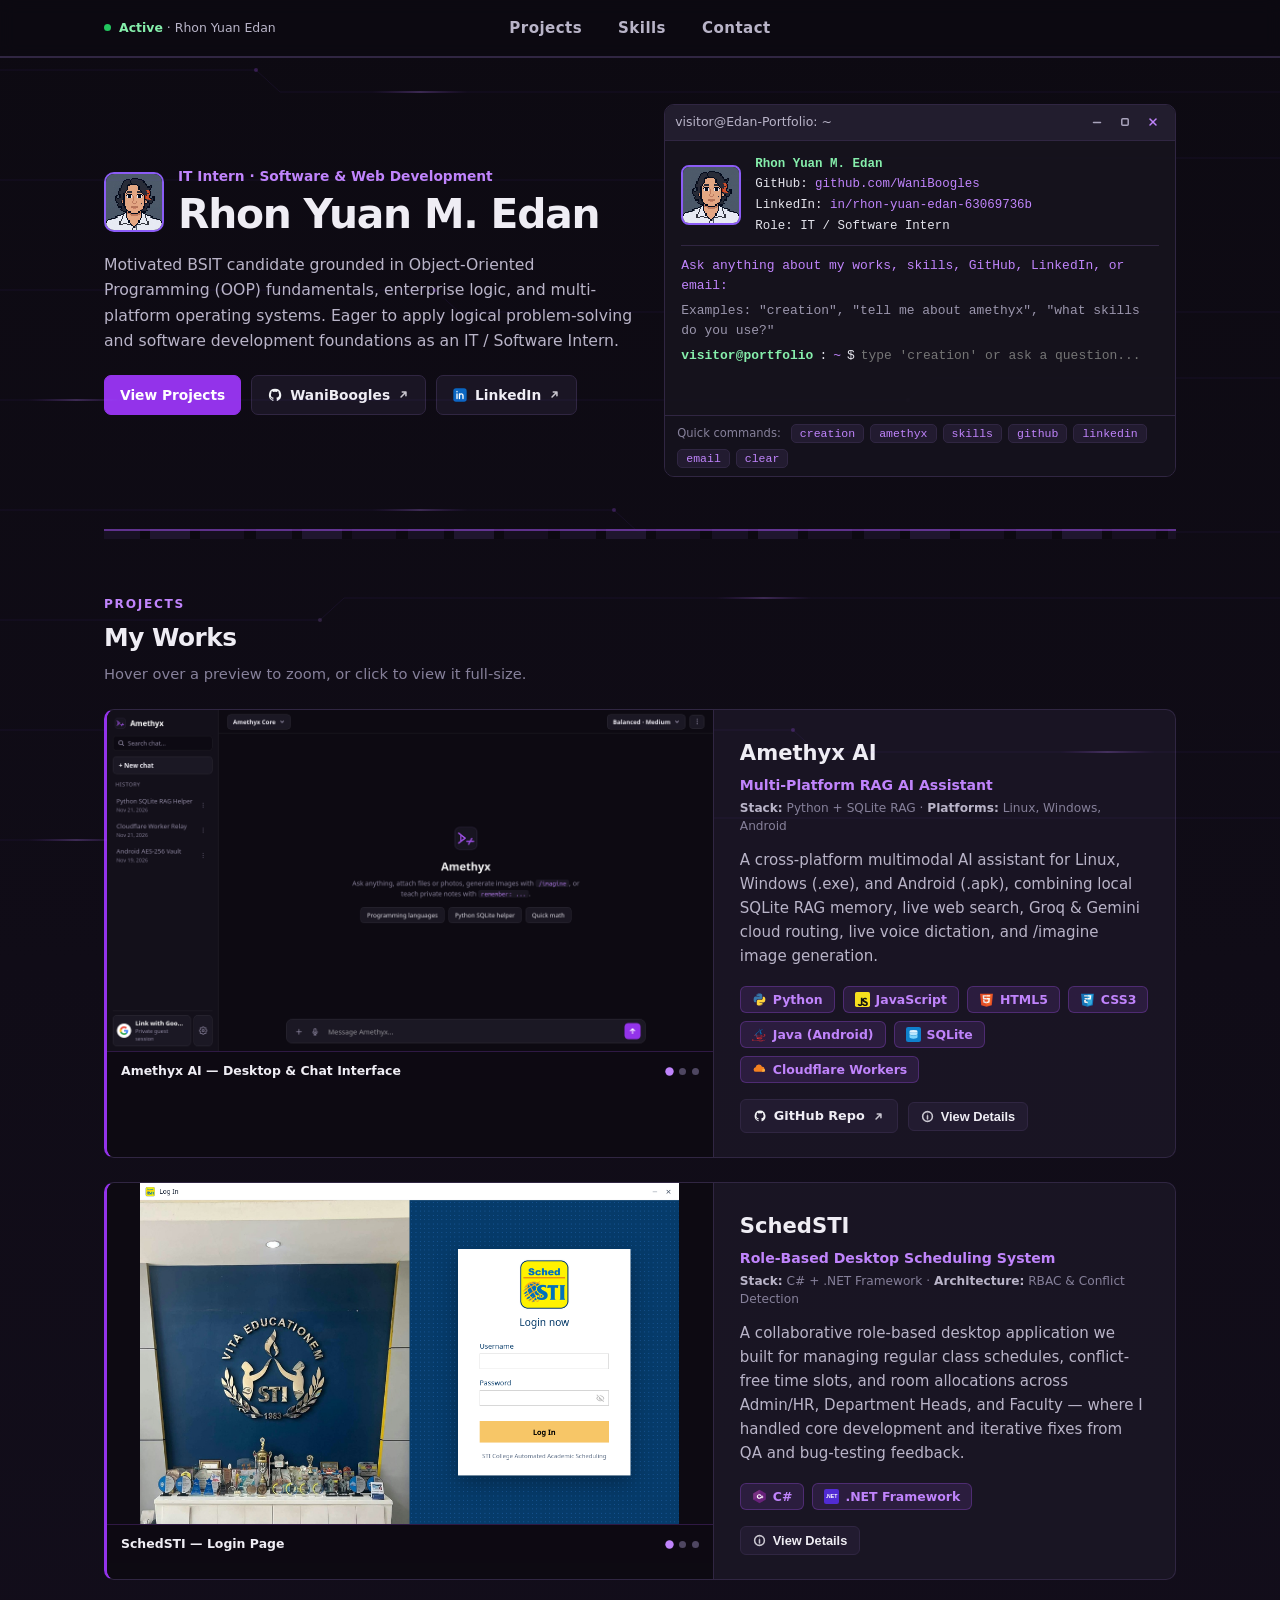
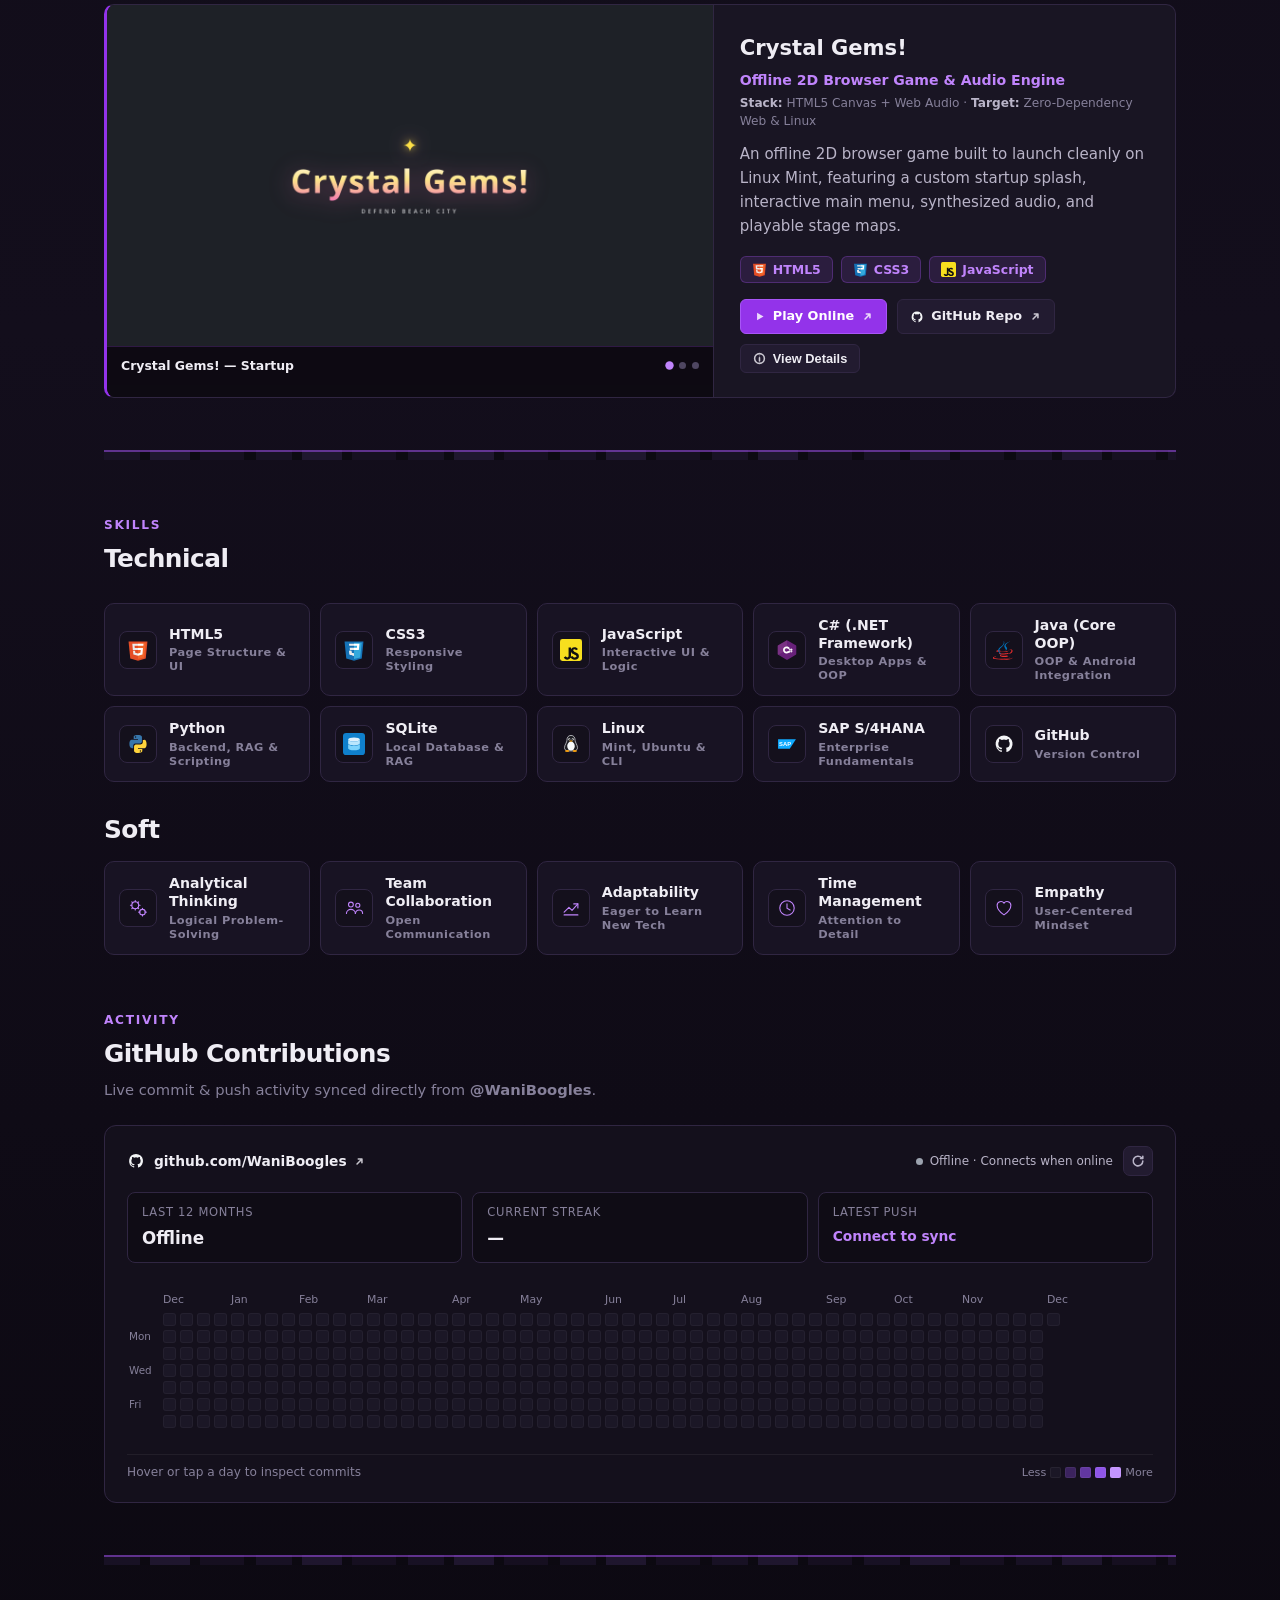
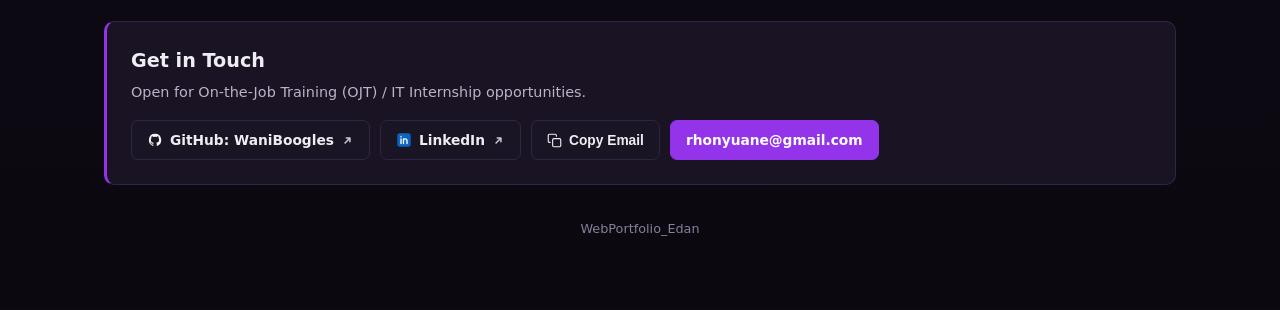
==== commit 6c3c1b80: "Remove AI-style pill borders, simplify card hierarchy, and refine SchedSTI team credit" ====
--- a/WebPortfolio_Edan.html
+++ b/WebPortfolio_Edan.html
@@ -334,8 +334,10 @@
             <div class="project-tagline">Role-Based Desktop Scheduling System</div>
             <div class="project-arch"><strong>Stack:</strong> C# + .NET Framework · <strong>Architecture:</strong> RBAC &amp; Conflict Detection</div>
             <p class="project-desc">
-              A role-based desktop application for managing regular class schedules, conflict-free
-              time slots, and room allocations across Admin/HR, Department Heads, and Faculty.
+              A collaborative role-based desktop application we built for managing regular class
+              schedules, conflict-free time slots, and room allocations across Admin/HR, Department
+              Heads, and Faculty — where I handled core development and iterative fixes from QA
+              and bug-testing feedback.
             </p>
             <div class="lang-row">
               <button type="button" class="lang-tag" data-info="csharp"><img src="assets/icons/csharp.svg" alt="">C#</button>
--- a/WebPortfolio_Edan.css
+++ b/WebPortfolio_Edan.css
@@ -47,6 +47,11 @@
   background: linear-gradient(180deg, #0d0a12 0%, #130e1c 55%, #0b0810 100%);
   color: var(--text);
   caret-color: transparent;
+}
+
+html.modal-open,
+body.modal-open {
+  overflow: hidden;
 }
 
 h1, h2, h3, p, span, a, figure, figcaption, img, button, article, div, section {
@@ -88,6 +93,8 @@
 
 .intro-terminal-lines {
   width: min(560px, 100%);
+  max-width: 100%;
+  overflow: hidden;
   font-family: "JetBrains Mono", "Ubuntu Mono", "Fira Code", monospace;
   font-size: 0.85rem;
   color: #c4b5fd;
@@ -125,7 +132,12 @@
 }
 
 .page-fade {
-  animation: pageReveal 0.7s var(--ease) 0.25s both;
+  animation: pageReveal 0.7s var(--ease) 0.25s backwards;
+}
+
+body:has(.terminal-window.is-maximized) .site-header {
+  z-index: 10;
+  pointer-events: none;
 }
 
 @keyframes pageReveal {
@@ -168,18 +180,14 @@
   display: inline-flex;
   align-items: center;
   gap: 8px;
-  padding: 5px 12px;
-  border-radius: 999px;
-  background: rgba(26, 21, 36, 0.9);
-  border: 1px solid var(--border);
-  font-size: 0.76rem;
+  padding: 4px 0;
+  font-size: 0.78rem;
   color: var(--text-secondary);
   text-decoration: none;
-  transition: border-color 0.2s ease, color 0.2s ease;
+  transition: color 0.2s ease;
 }
 
 .nav-status:hover {
-  border-color: var(--purple-mid);
   color: var(--text);
 }
 
@@ -248,14 +256,22 @@
    MAIN CONTAINER & SECTIONS
    ========================================================================== */
 .page-shell {
+  width: 100%;
   max-width: 1120px;
+  min-width: 0;
   margin: 0 auto;
   padding: 46px 24px 68px;
 }
 
 .section-block {
   margin-top: 56px;
-  scroll-margin-top: 82px;
+  scroll-margin-top: 88px;
+}
+
+#projects,
+#skills,
+#contact {
+  scroll-margin-top: 88px;
 }
 
 .section-head {
@@ -289,9 +305,13 @@
    ========================================================================== */
 .hero-grid {
   display: grid;
-  grid-template-columns: 1.04fr 1fr;
+  grid-template-columns: minmax(0, 1.04fr) minmax(0, 1fr);
   gap: 28px;
   align-items: center;
+}
+
+.hero-grid > * {
+  min-width: 0;
 }
 
 .hero-profile-row {
@@ -336,6 +356,7 @@
 .hero-actions {
   display: flex;
   flex-wrap: wrap;
+  align-items: center;
   gap: 10px;
 }
 
@@ -351,7 +372,7 @@
   color: var(--text);
   background: var(--bg-card);
   border: 1px solid var(--border);
-  transition: border-color 0.2s ease, background-color 0.2s ease;
+  transition: border-color 0.2s ease, background-color 0.2s ease, transform 0.2s var(--ease), box-shadow 0.2s ease;
 }
 
 .btn-ui:hover {
@@ -382,6 +403,8 @@
   display: flex;
   flex-direction: column;
   justify-content: center;
+  min-width: 0;
+  max-width: 100%;
 }
 
 .terminal-glitch-fx {
@@ -474,6 +497,8 @@
   overflow: hidden;
   display: flex;
   flex-direction: column;
+  min-width: 0;
+  max-width: 100%;
 }
 
 .terminal-window.is-minimized .terminal-screen,
@@ -484,6 +509,8 @@
 .terminal-window.is-maximized {
   position: fixed;
   inset: 28px;
+  max-width: 100vw;
+  max-height: 100dvh;
   z-index: 150;
   border-color: var(--purple-mid);
   box-shadow: 0 24px 60px rgba(0, 0, 0, 0.75);
@@ -499,15 +526,25 @@
 }
 
 .terminal-titlebar {
-  height: 34px;
+  min-height: 36px;
+  height: auto;
+  flex-shrink: 0;
   background: #221d2e;
   border-bottom: 1px solid var(--border);
-  padding: 0 10px;
+  padding: 5px 10px;
   display: flex;
   align-items: center;
   justify-content: space-between;
+  gap: 8px;
   font-size: 0.78rem;
   color: var(--text-secondary);
+}
+
+.terminal-titlebar > span {
+  min-width: 0;
+  overflow: hidden;
+  text-overflow: ellipsis;
+  white-space: nowrap;
 }
 
 .terminal-win-btns {
@@ -751,7 +788,8 @@
 
 .project-row-card {
   display: grid;
-  grid-template-columns: 1.25fr 0.95fr;
+  grid-template-columns: minmax(0, 1.25fr) minmax(0, 0.95fr);
+  min-width: 0;
   background: rgba(26, 21, 36, 0.96);
   border: 1px solid var(--border);
   border-left: 3px solid var(--purple);
@@ -760,6 +798,10 @@
   transition: border-color 0.25s ease;
 }
 
+.project-row-card > * {
+  min-width: 0;
+}
+
 .project-row-card:hover {
   border-color: var(--purple-soft);
 }
@@ -768,6 +810,7 @@
   position: relative;
   display: flex;
   flex-direction: column;
+  min-width: 0;
   background: #0d0a12;
   border-right: 1px solid var(--border);
   overflow: hidden;
@@ -798,8 +841,9 @@
 .slide-item img {
   width: 100%;
   height: 100%;
-  object-fit: cover;
+  object-fit: contain;
   object-position: center;
+  background: #0d0a12;
   display: block;
   transform-origin: var(--ox, 50%) var(--oy, 50%);
   transition: transform 0.35s var(--ease);
@@ -853,13 +897,37 @@
   display: flex;
   flex-direction: column;
   justify-content: center;
+  min-width: 0;
 }
 
 .project-title {
   font-size: 1.32rem;
   font-weight: 700;
   color: var(--text);
-  margin-bottom: 10px;
+  margin-bottom: 6px;
+}
+
+.project-tagline {
+  display: block;
+  font-size: 0.88rem;
+  font-weight: 600;
+  line-height: 1.35;
+  color: var(--purple-soft);
+  margin-bottom: 4px;
+}
+
+.project-arch {
+  display: block;
+  font-family: var(--mono);
+  font-size: 0.76rem;
+  line-height: 1.5;
+  color: var(--text-muted);
+  margin-bottom: 12px;
+}
+
+.project-arch strong {
+  color: var(--text-secondary);
+  font-weight: 600;
 }
 
 .project-desc {
@@ -944,7 +1012,7 @@
 }
 
 .project-link-btn svg.link-ico,
-.btn-ui svg.ext-arrow {
+svg.ext-arrow {
   width: 13px;
   height: 13px;
   stroke: currentColor;
@@ -1000,11 +1068,13 @@
   display: grid;
   grid-template-columns: repeat(5, minmax(0, 1fr));
   gap: 10px;
+  min-width: 0;
 }
 
 .toolkit-grid.soft-grid {
   grid-template-columns: repeat(5, minmax(0, 1fr));
   gap: 10px;
+  min-width: 0;
 }
 
 .toolkit-card {
@@ -1013,6 +1083,7 @@
   align-items: center;
   gap: 12px;
   width: 100%;
+  min-width: 0;
   text-align: left;
   font-family: inherit;
   padding: 13px 14px;
@@ -1119,7 +1190,8 @@
 /* ==========================================================================
    CONTACT & FOOTER
    ========================================================================== */
-.contact-box {
+.contact-box,
+.contact-card {
   background: rgba(26, 21, 36, 0.95);
   border: 1px solid var(--border);
   border-left: 3px solid var(--purple);
@@ -1130,6 +1202,13 @@
   align-items: center;
   justify-content: space-between;
   gap: 16px;
+  min-width: 0;
+  max-width: 100%;
+}
+
+.contact-box > *,
+.contact-card > * {
+  min-width: 0;
 }
 
 .contact-box h2 {
@@ -1154,6 +1233,306 @@
   text-align: center;
   font-size: 0.8rem;
   color: var(--text-muted);
+}
+
+/* ==========================================================================
+   LIVE GITHUB CONTRIBUTIONS (CUSTOM PORTFOLIO STYLE)
+   ========================================================================== */
+#activity {
+  scroll-margin-top: 88px;
+}
+
+.gh-contrib-card {
+  background: var(--bg-surface);
+  border: 1px solid var(--border);
+  border-radius: 12px;
+  padding: 20px 22px;
+  display: flex;
+  flex-direction: column;
+  gap: 16px;
+  min-width: 0;
+  max-width: 100%;
+}
+
+.gh-contrib-head {
+  display: flex;
+  flex-wrap: wrap;
+  align-items: center;
+  justify-content: space-between;
+  gap: 12px;
+}
+
+.gh-head-left {
+  display: inline-flex;
+  align-items: center;
+  gap: 9px;
+  min-width: 0;
+}
+
+.gh-head-icon {
+  width: 18px;
+  height: 18px;
+  flex-shrink: 0;
+}
+
+.gh-handle-link {
+  display: inline-flex;
+  align-items: center;
+  gap: 6px;
+  font-family: var(--mono);
+  font-size: 0.86rem;
+  font-weight: 600;
+  color: var(--text);
+  text-decoration: none;
+  transition: color 0.18s var(--ease);
+}
+
+.gh-handle-link:hover {
+  color: var(--purple-soft);
+}
+
+.gh-head-right {
+  display: inline-flex;
+  align-items: center;
+  gap: 8px;
+}
+
+.gh-live-pill {
+  display: inline-flex;
+  align-items: center;
+  gap: 7px;
+  padding: 0 2px;
+  font-family: var(--mono);
+  font-size: 0.75rem;
+  color: var(--text-secondary);
+}
+
+.gh-status-dot {
+  width: 7px;
+  height: 7px;
+  border-radius: 50%;
+  background: var(--text-muted);
+  flex-shrink: 0;
+}
+
+.gh-status-dot.is-live {
+  background: #4ade80;
+}
+
+.gh-status-dot.is-syncing {
+  background: var(--purple-soft);
+  animation: ghPulse 1s ease-in-out infinite;
+}
+
+.gh-status-dot.is-offline {
+  background: #9ca3af;
+}
+
+@keyframes ghPulse {
+  0%, 100% { opacity: 0.45; }
+  50% { opacity: 1; }
+}
+
+.gh-refresh-btn {
+  display: inline-flex;
+  align-items: center;
+  justify-content: center;
+  width: 30px;
+  height: 30px;
+  border-radius: 7px;
+  background: var(--bg-block);
+  border: 1px solid var(--border);
+  color: var(--text-secondary);
+  cursor: pointer;
+  transition: border-color 0.18s var(--ease), color 0.18s var(--ease), background 0.18s var(--ease);
+}
+
+.gh-refresh-btn:hover {
+  border-color: var(--purple-mid);
+  color: var(--text);
+}
+
+.gh-refresh-btn svg {
+  width: 14px;
+  height: 14px;
+  fill: none;
+  stroke: currentColor;
+  stroke-width: 1.8;
+  stroke-linecap: round;
+  stroke-linejoin: round;
+}
+
+.gh-refresh-btn.is-spinning svg {
+  animation: ghSpin 0.8s linear infinite;
+}
+
+@keyframes ghSpin {
+  to { transform: rotate(360deg); }
+}
+
+.gh-stats-row {
+  display: grid;
+  grid-template-columns: repeat(3, minmax(0, 1fr));
+  gap: 10px;
+}
+
+.gh-stat-box {
+  background: rgba(13, 10, 18, 0.65);
+  border: 1px solid var(--border);
+  border-radius: 8px;
+  padding: 10px 14px;
+  display: flex;
+  flex-direction: column;
+  gap: 3px;
+  min-width: 0;
+}
+
+.gh-stat-label {
+  font-size: 0.72rem;
+  text-transform: uppercase;
+  letter-spacing: 0.06em;
+  color: var(--text-muted);
+}
+
+.gh-stat-val {
+  font-family: var(--mono);
+  font-size: 1.05rem;
+  font-weight: 700;
+  color: var(--text);
+  overflow: hidden;
+  text-overflow: ellipsis;
+  white-space: nowrap;
+}
+
+.gh-stat-push {
+  font-size: 0.86rem;
+  color: var(--purple-soft);
+}
+
+.gh-heatmap-scroll {
+  width: 100%;
+  max-width: 100%;
+  overflow-x: auto;
+  overflow-y: hidden;
+  padding: 6px 2px 10px;
+  -webkit-overflow-scrolling: touch;
+  scrollbar-width: thin;
+  scrollbar-color: var(--purple-mid) transparent;
+}
+
+.gh-heatmap-inner {
+  display: inline-flex;
+  flex-direction: column;
+  gap: 5px;
+  min-width: max-content;
+}
+
+.gh-months-row {
+  display: grid;
+  grid-template-columns: repeat(var(--gh-weeks, 53), 13px);
+  gap: 4px;
+  padding-left: 34px;
+}
+
+.gh-month-lbl {
+  font-family: var(--mono);
+  font-size: 0.68rem;
+  color: var(--text-muted);
+  white-space: nowrap;
+  overflow: visible;
+}
+
+.gh-heatmap-body {
+  display: flex;
+  align-items: flex-start;
+  gap: 8px;
+}
+
+.gh-days-col {
+  display: grid;
+  grid-template-rows: repeat(7, 13px);
+  gap: 4px;
+  width: 26px;
+  flex-shrink: 0;
+  font-family: var(--mono);
+  font-size: 0.65rem;
+  color: var(--text-muted);
+  line-height: 13px;
+}
+
+.gh-heatmap-grid {
+  display: grid;
+  grid-auto-flow: column;
+  grid-template-rows: repeat(7, 13px);
+  grid-auto-columns: 13px;
+  gap: 4px;
+}
+
+.gh-cell {
+  width: 13px;
+  height: 13px;
+  padding: 0;
+  border-radius: 3px;
+  border: 1px solid rgba(255, 255, 255, 0.04);
+  background: #1b1726;
+  cursor: pointer;
+  transition: transform 0.12s var(--ease), border-color 0.12s var(--ease);
+}
+
+.gh-cell.is-pad {
+  visibility: hidden;
+  pointer-events: none;
+}
+
+.gh-cell:hover,
+.gh-cell:focus-visible {
+  transform: scale(1.22);
+  border-color: var(--purple-soft);
+  outline: none;
+  z-index: 2;
+}
+
+.gh-cell.lv-0, .gh-legend-cell.lv-0 { background: #1b1726; }
+.gh-cell.lv-1, .gh-legend-cell.lv-1 { background: #3b235e; }
+.gh-cell.lv-2, .gh-legend-cell.lv-2 { background: #6237a0; }
+.gh-cell.lv-3, .gh-legend-cell.lv-3 { background: #8f56e8; }
+.gh-cell.lv-4, .gh-legend-cell.lv-4 { background: #c495ff; }
+
+.gh-contrib-foot {
+  display: flex;
+  flex-wrap: wrap;
+  align-items: center;
+  justify-content: space-between;
+  gap: 10px;
+  padding-top: 8px;
+  border-top: 1px solid rgba(255, 255, 255, 0.06);
+}
+
+.gh-tooltip {
+  font-family: var(--mono);
+  font-size: 0.76rem;
+  color: var(--text-muted);
+  transition: color 0.15s var(--ease);
+}
+
+.gh-tooltip.visible {
+  color: var(--purple-soft);
+}
+
+.gh-legend {
+  display: inline-flex;
+  align-items: center;
+  gap: 4px;
+  font-family: var(--mono);
+  font-size: 0.7rem;
+  color: var(--text-muted);
+}
+
+.gh-legend-cell {
+  width: 11px;
+  height: 11px;
+  border-radius: 2px;
+  border: 1px solid rgba(255, 255, 255, 0.05);
 }
 
 /* ==========================================================================
@@ -1162,8 +1541,10 @@
 .lightbox {
   position: fixed;
   inset: 0;
-  z-index: 120;
-  background: rgba(10, 8, 15, 0.9);
+  z-index: 220;
+  background: rgba(10, 8, 15, 0.82);
+  backdrop-filter: blur(10px);
+  -webkit-backdrop-filter: blur(10px);
   display: none;
   align-items: center;
   justify-content: center;
@@ -1187,6 +1568,7 @@
   display: flex;
   align-items: center;
   justify-content: space-between;
+  gap: 12px;
   padding: 10px 16px;
   border-bottom: 1px solid var(--border);
 }
@@ -1195,20 +1577,44 @@
   font-size: 0.9rem;
   font-weight: 600;
   color: var(--text);
-}
-
-.lightbox-close {
+  min-width: 0;
+  overflow-wrap: break-word;
+}
+
+.lightbox-close,
+#lightboxClose,
+#projModalClose,
+#infoModalClose {
+  display: inline-flex;
+  align-items: center;
+  justify-content: center;
+  min-width: 44px;
+  min-height: 44px;
+  padding: 8px 14px;
   background: var(--bg-block);
   border: 1px solid var(--border);
   color: var(--text);
-  border-radius: 6px;
-  padding: 4px 10px;
-  font-size: 0.82rem;
+  border-radius: 8px;
+  font-size: 0.84rem;
+  font-weight: 600;
+  line-height: 1;
   cursor: pointer;
-}
-
-.lightbox-close:hover {
+  flex-shrink: 0;
+  transition: border-color 0.2s ease, background-color 0.2s ease, color 0.2s ease;
+}
+
+.lightbox-close:hover,
+.lightbox-close:focus-visible,
+#lightboxClose:hover,
+#lightboxClose:focus-visible,
+#projModalClose:hover,
+#projModalClose:focus-visible,
+#infoModalClose:hover,
+#infoModalClose:focus-visible {
   border-color: var(--purple-mid);
+  background: rgba(147, 51, 234, 0.22);
+  color: #ffffff;
+  outline: none;
 }
 
 .lightbox-img {
@@ -1371,8 +1777,10 @@
   right: 22px;
   bottom: 22px;
   z-index: 60;
-  width: 42px;
-  height: 42px;
+  width: 44px;
+  height: 44px;
+  min-width: 44px;
+  min-height: 44px;
   border-radius: 999px;
   background: rgba(26, 21, 36, 0.94);
   border: 1px solid rgba(168, 85, 247, 0.45);
@@ -1419,7 +1827,8 @@
 }
 
 @media (max-width: 1060px) {
-  .toolkit-grid {
+  .toolkit-grid,
+  .toolkit-grid.soft-grid {
     grid-template-columns: repeat(3, minmax(0, 1fr));
   }
 }
@@ -1436,9 +1845,16 @@
     transform: none;
   }
 
+  .section-block,
+  #projects,
+  #skills,
+  #contact {
+    scroll-margin-top: 104px;
+  }
+
   .hero-grid,
   .project-row-card {
-    grid-template-columns: 1fr;
+    grid-template-columns: minmax(0, 1fr);
   }
 
   .slideshow-window {
@@ -1451,7 +1867,8 @@
     grid-template-columns: repeat(2, minmax(0, 1fr));
   }
 
-  .contact-box {
+  .contact-box,
+  .contact-card {
     flex-direction: column;
     align-items: flex-start;
   }
@@ -1468,8 +1885,8 @@
   }
 
   .nav-status {
-    font-size: 0.73rem;
-    padding: 4px 11px;
+    font-size: 0.74rem;
+    padding: 2px 0;
   }
 
   .nav-links {
@@ -1511,18 +1928,22 @@
 
   .hero-actions {
     display: grid;
-    grid-template-columns: 1fr 1fr;
+    grid-template-columns: repeat(2, minmax(0, 1fr));
     gap: 10px;
   }
 
   .hero-actions .btn-ui.primary {
     grid-column: 1 / -1;
     justify-content: center;
+    min-height: 46px;
+    padding: 12px 20px;
+    font-size: 0.95rem;
   }
 
   .hero-actions .btn-ui {
     justify-content: center;
     padding: 10px 14px;
+    min-width: 0;
   }
 
   .terminal-window {
@@ -1530,7 +1951,8 @@
   }
 
   .terminal-titlebar {
-    padding: 9px 12px;
+    min-height: 40px;
+    padding: 6px 12px;
     font-size: 0.74rem;
   }
 
@@ -1582,9 +2004,11 @@
   }
 
   .terminal-window.is-maximized {
-    width: calc(100vw - 16px);
-    height: calc(100vh - 20px);
-    max-height: none;
+    inset: max(8px, env(safe-area-inset-top)) 8px max(8px, env(safe-area-inset-bottom)) 8px;
+    width: auto;
+    height: auto;
+    max-width: calc(100vw - 16px);
+    max-height: calc(100dvh - 16px);
   }
 
   .section-block {
@@ -1607,6 +2031,14 @@
 
   .project-title {
     font-size: 1.18rem;
+  }
+
+  .project-tagline {
+    font-size: 0.82rem;
+  }
+
+  .project-arch {
+    font-size: 0.73rem;
   }
 
   .project-desc {
@@ -1641,7 +2073,7 @@
 
   .project-links {
     display: grid;
-    grid-template-columns: 1fr 1fr;
+    grid-template-columns: repeat(2, minmax(0, 1fr));
     gap: 8px;
     margin-top: 14px;
   }
@@ -1654,19 +2086,43 @@
   .project-link-btn {
     justify-content: center;
     padding: 9px 12px;
+    min-width: 0;
   }
 
   .toolkit-grid,
   .toolkit-grid.soft-grid {
-    grid-template-columns: 1fr;
-    gap: 10px;
+    grid-template-columns: repeat(2, minmax(0, 1fr));
+    gap: 8px;
   }
 
   .toolkit-card {
-    padding: 12px 14px;
-  }
-
-  .contact-box {
+    padding: 10px 10px;
+    gap: 9px;
+  }
+
+  .toolkit-icon {
+    width: 32px;
+    height: 32px;
+    border-radius: 7px;
+  }
+
+  .toolkit-icon img {
+    width: 18px;
+    height: 18px;
+  }
+
+  .toolkit-name {
+    font-size: 0.81rem;
+    overflow-wrap: break-word;
+  }
+
+  .toolkit-basis {
+    font-size: 0.67rem;
+    overflow-wrap: break-word;
+  }
+
+  .contact-box,
+  .contact-card {
     padding: 20px 16px;
     gap: 16px;
     text-align: center;
@@ -1676,14 +2132,18 @@
   .contact-actions {
     width: 100%;
     display: grid;
-    grid-template-columns: 1fr 1fr;
+    grid-template-columns: repeat(2, minmax(0, 1fr));
     gap: 8px;
   }
 
   .contact-actions .btn-ui {
     justify-content: center;
+    min-height: 44px;
+    min-width: 0;
     padding: 10px 12px;
     font-size: 0.82rem;
+    white-space: normal;
+    text-align: center;
   }
 
   .contact-actions .btn-ui.primary,
@@ -1691,20 +2151,84 @@
     grid-column: 1 / -1;
   }
 
+  .gh-contrib-card {
+    padding: 16px 14px;
+    gap: 14px;
+  }
+
+  .gh-stats-row {
+    grid-template-columns: repeat(2, minmax(0, 1fr));
+  }
+
+  .gh-stat-box:last-child {
+    grid-column: 1 / -1;
+  }
+
+  .gh-refresh-btn {
+    width: 36px;
+    height: 36px;
+  }
+
+  .gh-contrib-foot {
+    flex-direction: column;
+    align-items: flex-start;
+  }
+
   .back-to-top {
     right: 16px;
-    bottom: 18px;
-    width: 40px;
-    height: 40px;
+    bottom: max(18px, env(safe-area-inset-bottom));
+    width: 46px;
+    height: 46px;
+    min-width: 44px;
+    min-height: 44px;
   }
 
   .lightbox {
-    padding: 12px;
+    padding: calc(max(12px, env(safe-area-inset-top)) + 56px) 12px 16px;
+    align-items: flex-start;
+    overflow-y: auto;
+  }
+
+  .lightbox-inner {
+    margin: auto 0;
+    max-height: calc(100dvh - max(12px, env(safe-area-inset-top)) - 72px);
+    display: flex;
+    flex-direction: column;
+  }
+
+  .lightbox-close,
+  #lightboxClose,
+  #projModalClose,
+  #infoModalClose {
+    position: fixed;
+    top: max(12px, env(safe-area-inset-top));
+    right: 12px;
+    z-index: 250;
+    width: 44px;
+    height: 44px;
+    min-width: 44px;
+    min-height: 44px;
+    padding: 0;
+    border-radius: 999px;
+    background: rgba(26, 21, 36, 0.94);
+    border: 1px solid rgba(192, 132, 252, 0.65);
+    color: #ffffff;
+    box-shadow: 0 8px 22px rgba(0, 0, 0, 0.55);
+    backdrop-filter: blur(8px);
+    -webkit-backdrop-filter: blur(8px);
+    font-size: 0.72rem;
+  }
+
+  .lightbox-img {
+    max-height: 70dvh;
   }
 
   .details-modal-body {
     padding: 16px;
-    max-height: 82vh;
+    flex: 1;
+    min-height: 0;
+    max-height: none;
+    overflow-y: auto;
     font-size: 0.88rem;
   }
 
@@ -1720,6 +2244,23 @@
   .intro-terminal-lines {
     font-size: 0.74rem;
     padding: 10px 12px;
+  }
+
+  .intro-code-line {
+    white-space: normal;
+    overflow-wrap: anywhere;
+    word-break: break-word;
+  }
+}
+
+@media (max-width: 480px) {
+  .contact-actions {
+    grid-template-columns: minmax(0, 1fr);
+    gap: 10px;
+  }
+
+  .contact-actions .btn-ui {
+    width: 100%;
   }
 }
 
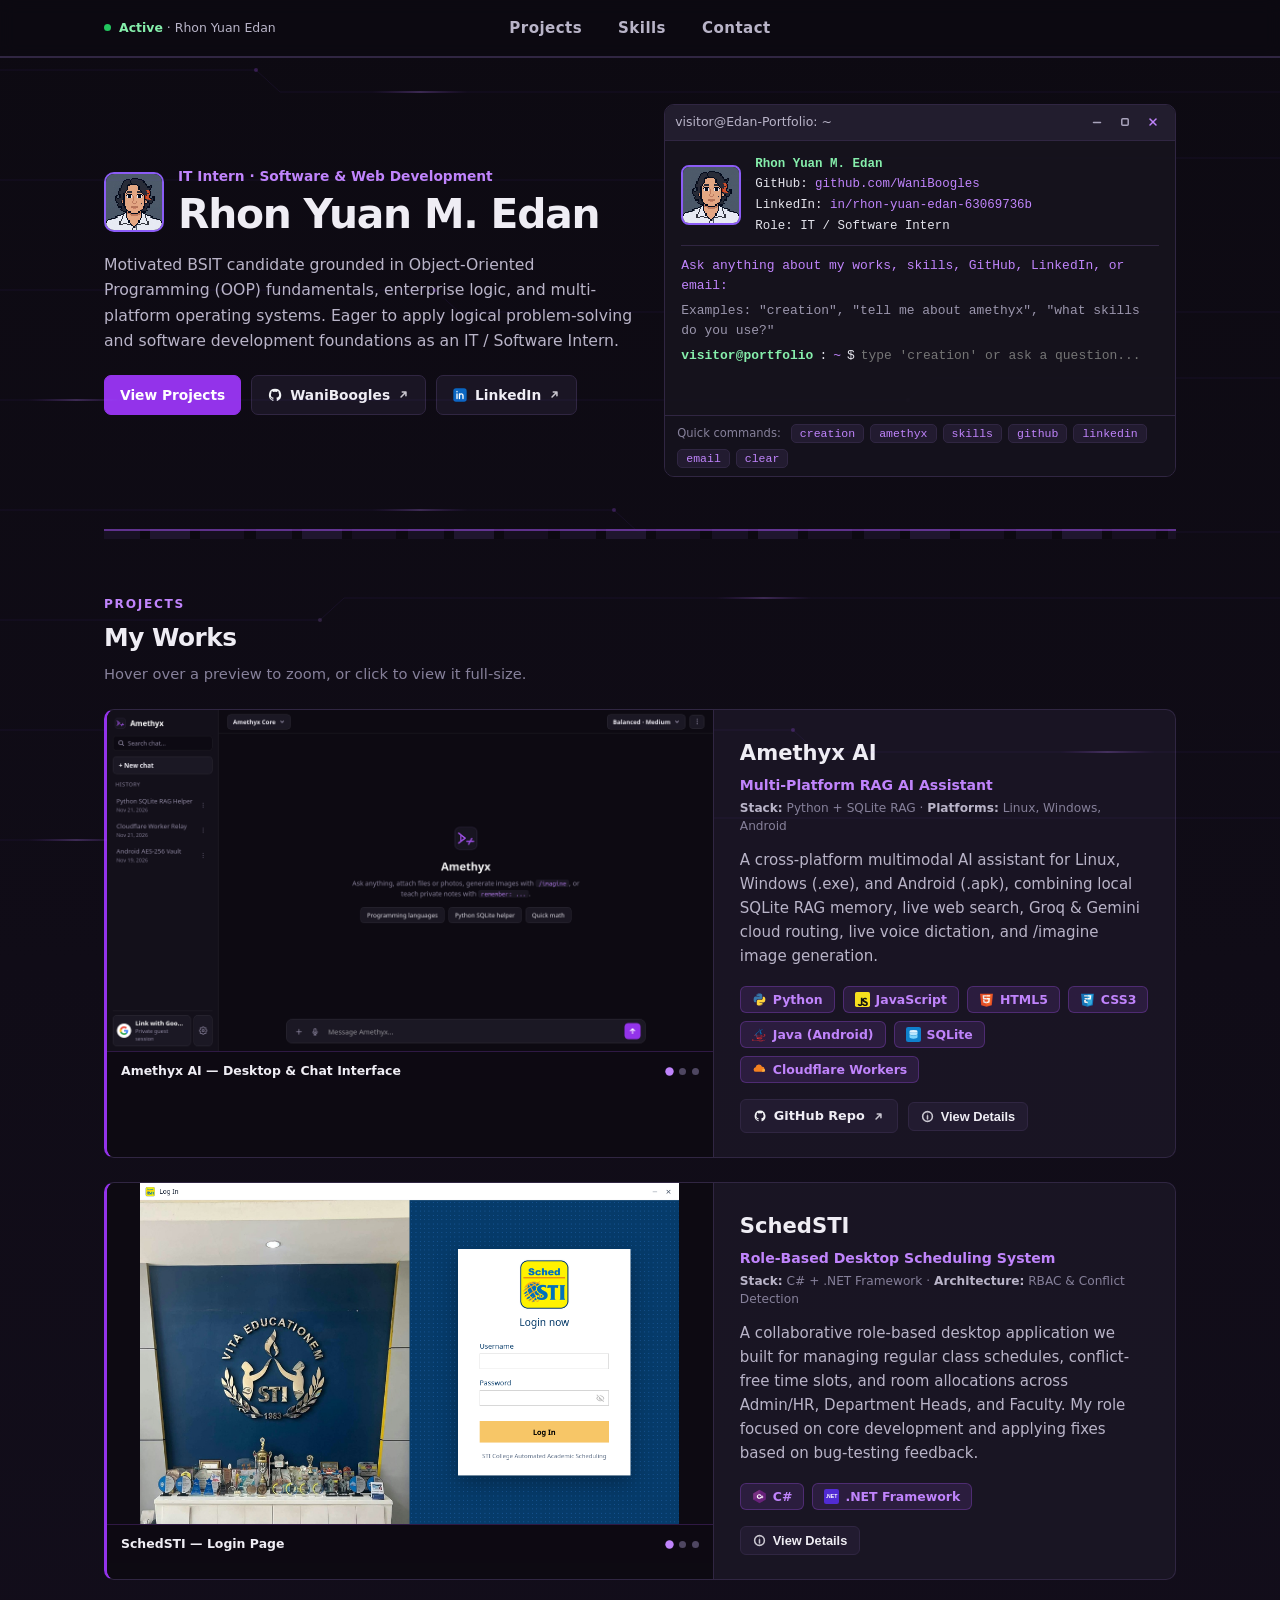
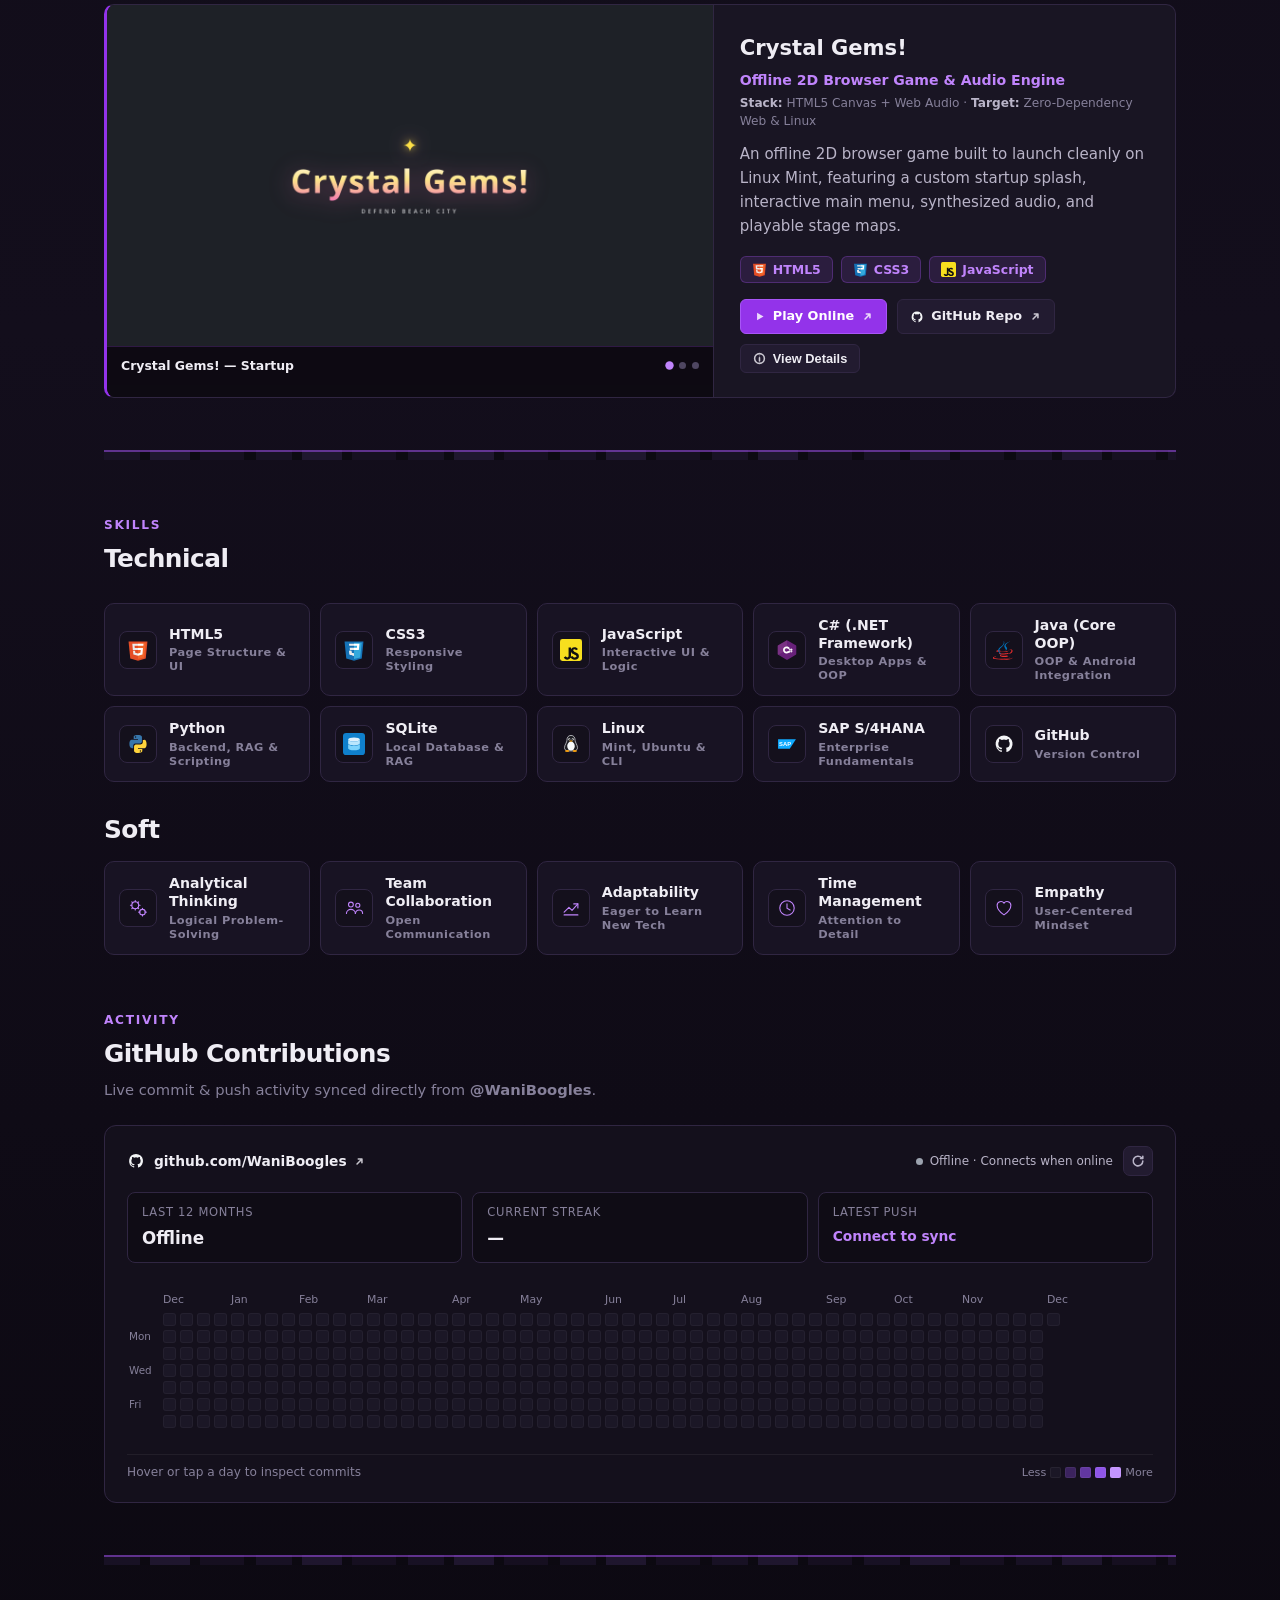
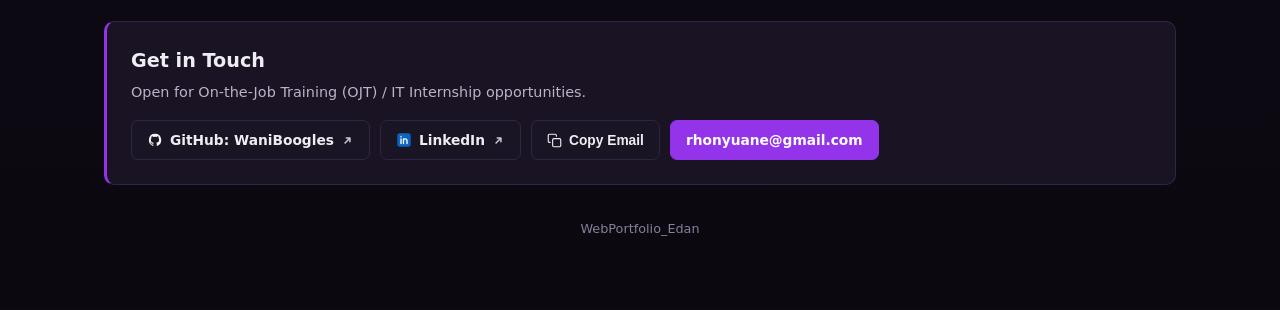
==== commit 0566ec07: "Remove prose em-dashes and refine copy into natural developer voice" ====
--- a/WebPortfolio_Edan.html
+++ b/WebPortfolio_Edan.html
@@ -336,8 +336,8 @@
             <p class="project-desc">
               A collaborative role-based desktop application we built for managing regular class
               schedules, conflict-free time slots, and room allocations across Admin/HR, Department
-              Heads, and Faculty — where I handled core development and iterative fixes from QA
-              and bug-testing feedback.
+              Heads, and Faculty. My role focused on core development and applying fixes based on
+              bug-testing feedback.
             </p>
             <div class="lang-row">
               <button type="button" class="lang-tag" data-info="csharp"><img src="assets/icons/csharp.svg" alt="">C#</button>
@@ -514,7 +514,7 @@
                 <span class="toolkit-basis">Mint, Ubuntu &amp; CLI</span>
               </div>
               <div class="skill-tooltip" role="tooltip">
-                Daily driver workflow on Linux Mint &amp; Ubuntu — Bash scripting, CLI tooling, and cross-platform app packaging.
+                Daily driver workflow on Linux Mint &amp; Ubuntu, covering Bash scripting, CLI tools, and cross-platform app packaging.
                 <span class="skill-tooltip-hint">Click for full overview</span>
               </div>
             </button>
@@ -606,7 +606,7 @@
                 <span class="toolkit-basis">User-Centered Mindset</span>
               </div>
               <div class="skill-tooltip" role="tooltip">
-                Designing software around real end-users — prioritizing privacy, clarity, and comfortable everyday UX.
+                Designing software around real end-users, focusing on data privacy, clarity, and comfortable everyday use.
                 <span class="skill-tooltip-hint">Click for full overview</span>
               </div>
             </button>
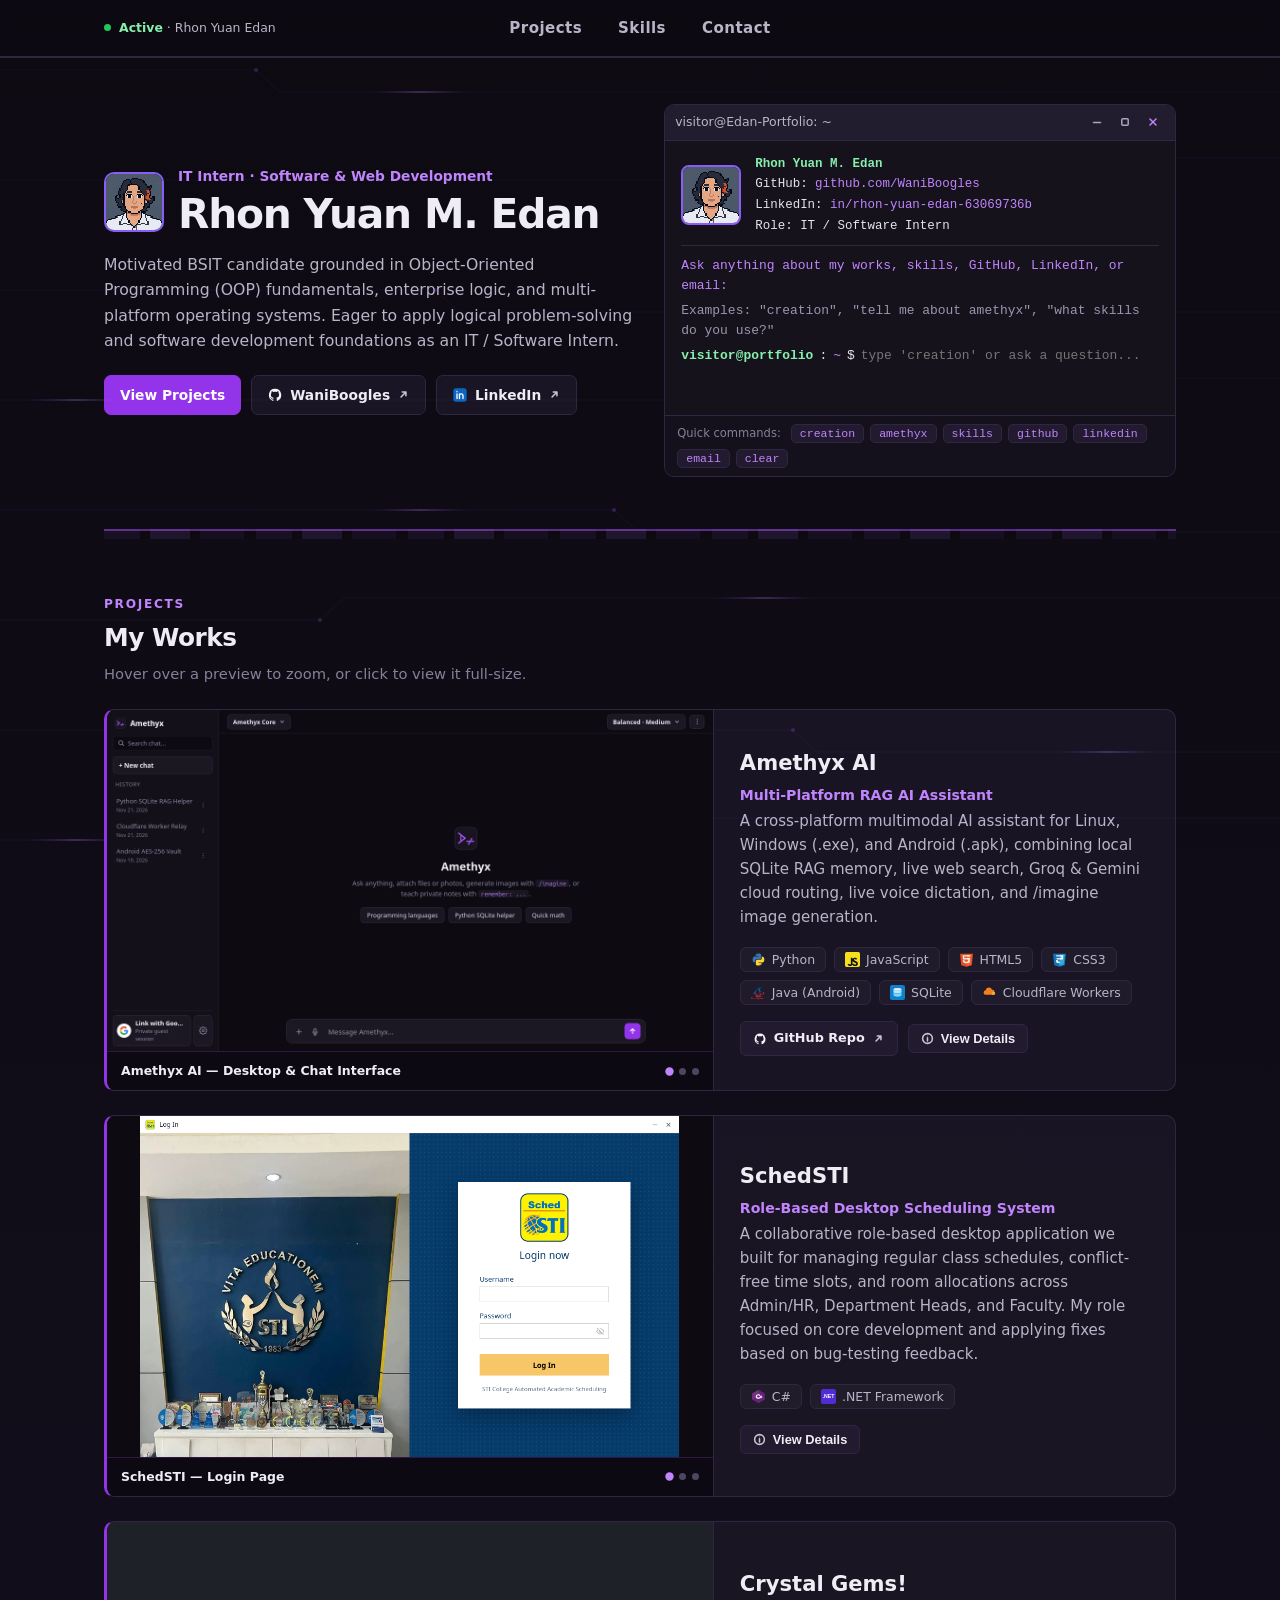
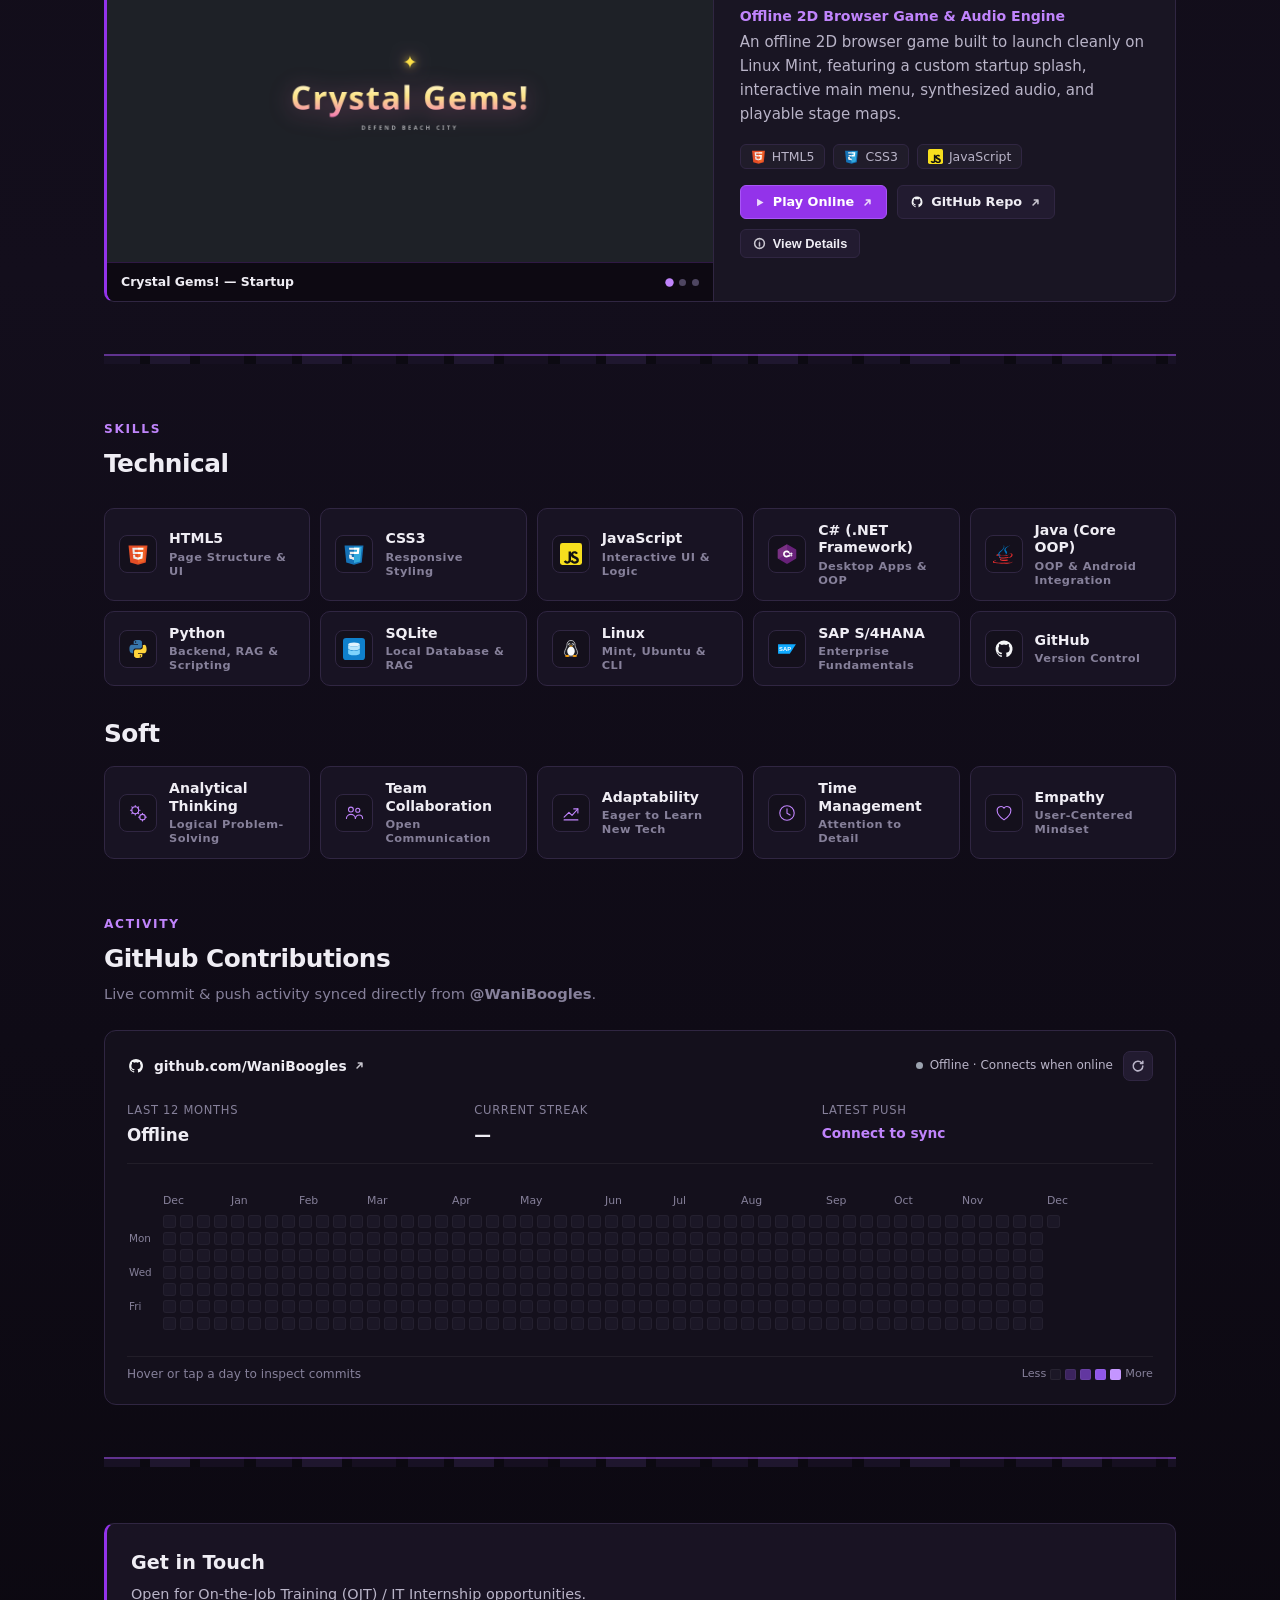
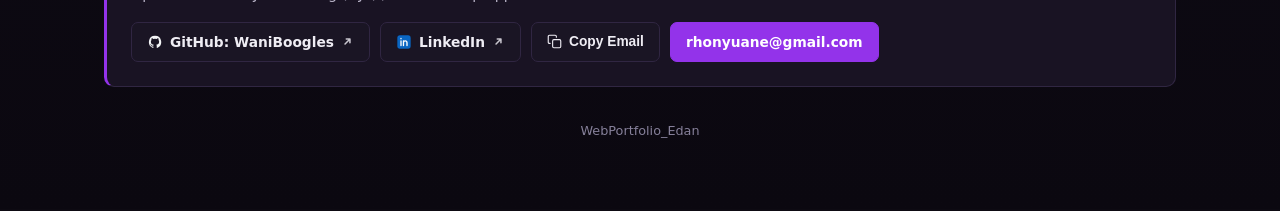
==== commit e26bc517: "Declutter cards, tone down language stickers, and remove nested stat boxes" ====
--- a/WebPortfolio_Edan.html
+++ b/WebPortfolio_Edan.html
@@ -276,7 +276,6 @@
           <div class="project-body">
             <h3 class="project-title">Amethyx AI</h3>
             <div class="project-tagline">Multi-Platform RAG AI Assistant</div>
-            <div class="project-arch"><strong>Stack:</strong> Python + SQLite RAG · <strong>Platforms:</strong> Linux, Windows, Android</div>
             <p class="project-desc">
               A cross-platform multimodal AI assistant for Linux, Windows (.exe), and Android (.apk),
               combining local SQLite RAG memory, live web search, Groq &amp; Gemini cloud routing,
@@ -332,7 +331,6 @@
           <div class="project-body">
             <h3 class="project-title">SchedSTI</h3>
             <div class="project-tagline">Role-Based Desktop Scheduling System</div>
-            <div class="project-arch"><strong>Stack:</strong> C# + .NET Framework · <strong>Architecture:</strong> RBAC &amp; Conflict Detection</div>
             <p class="project-desc">
               A collaborative role-based desktop application we built for managing regular class
               schedules, conflict-free time slots, and room allocations across Admin/HR, Department
@@ -379,7 +377,6 @@
           <div class="project-body">
             <h3 class="project-title">Crystal Gems!</h3>
             <div class="project-tagline">Offline 2D Browser Game &amp; Audio Engine</div>
-            <div class="project-arch"><strong>Stack:</strong> HTML5 Canvas + Web Audio · <strong>Target:</strong> Zero-Dependency Web &amp; Linux</div>
             <p class="project-desc">
               An offline 2D browser game built to launch cleanly on Linux Mint, featuring a custom
               startup splash, interactive main menu, synthesized audio, and playable stage maps.
--- a/WebPortfolio_Edan.css
+++ b/WebPortfolio_Edan.css
@@ -948,22 +948,21 @@
   gap: 6px;
   font-family: inherit;
   font-size: 0.78rem;
-  font-weight: 600;
-  color: var(--purple-soft);
-  background: var(--purple-tint);
-  border: 1px solid rgba(168, 85, 247, 0.28);
-  padding: 5px 11px;
+  font-weight: 500;
+  color: var(--text-secondary);
+  background: rgba(255, 255, 255, 0.03);
+  border: 1px solid var(--border);
+  padding: 4px 10px;
   border-radius: 6px;
   cursor: pointer;
-  transition: border-color 0.18s ease, background-color 0.18s ease, color 0.18s ease, transform 0.18s var(--ease);
+  transition: border-color 0.18s ease, background-color 0.18s ease, color 0.18s ease;
 }
 
 .lang-tag:hover,
 .lang-tag:focus-visible {
-  border-color: var(--purple-soft);
-  background: rgba(168, 85, 247, 0.22);
-  color: #ffffff;
-  transform: translateY(-1px);
+  border-color: var(--purple-mid);
+  background: var(--purple-tint);
+  color: var(--text);
   outline: none;
 }
 
@@ -1373,14 +1372,12 @@
 .gh-stats-row {
   display: grid;
   grid-template-columns: repeat(3, minmax(0, 1fr));
-  gap: 10px;
+  gap: 16px;
+  padding: 4px 0 14px;
+  border-bottom: 1px solid rgba(255, 255, 255, 0.06);
 }
 
 .gh-stat-box {
-  background: rgba(13, 10, 18, 0.65);
-  border: 1px solid var(--border);
-  border-radius: 8px;
-  padding: 10px 14px;
   display: flex;
   flex-direction: column;
   gap: 3px;
